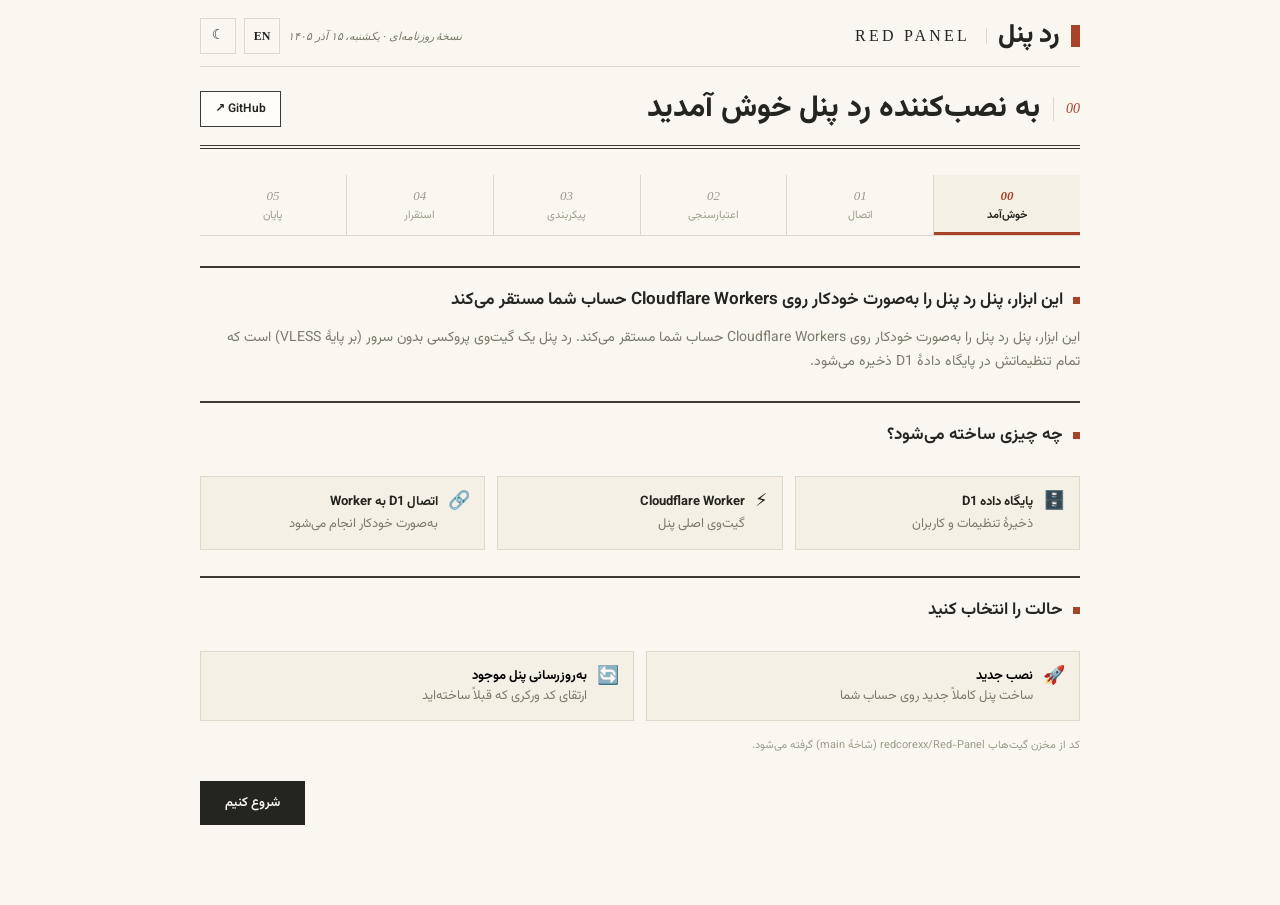
==== docs/index.html @ ab28aa5e "Add web installer (docs/) + proxy worker for one-click Cloudflare deployment" ====
<!DOCTYPE html>
<html lang="fa" dir="rtl">
<head>
<meta charset="UTF-8">
<meta name="viewport" content="width=device-width, initial-scale=1.0, viewport-fit=cover">
<title>نصب‌کننده رد پنل | Red Panel Installer</title>
<meta name="theme-color" content="#faf7f1">
<style>
@font-face {
  font-family: 'Vazirmatn';
  src: url([data-uri]) format('woff2');
  font-weight: 100 900; font-style: normal; font-display: swap;
}
:root {
  --p-bg:#faf7f1; --p-surface:#f5f0e6; --p-raised:#fffdf8; --p-ink:#25251f;
  --p-muted:#7e786b; --p-faint:#a09a8b; --p-line:#ded7ca; --p-strong-line:#3b3930;
  --p-accent:#a64329; --p-accent-soft:#f2e6dc; --p-green:#315b4d; --p-amber:#ad7a2b; --p-red:#ab3e36;
  --p-serif: Georgia,'Times New Roman',serif;
}
html[data-mode="dark"] {
  --p-bg:#191814; --p-surface:#24211b; --p-raised:#211f19; --p-ink:#f0e9db;
  --p-muted:#b4aa98; --p-faint:#9b907d; --p-line:#484135; --p-strong-line:#c5bba8;
  --p-accent:#e08b69; --p-accent-soft:#38281f; --p-green:#9cc6ae; --p-amber:#dcb374; --p-red:#e19086;
  color-scheme: dark;
}
* { box-sizing:border-box; margin:0; padding:0; }
html { font-size:16px; }
body {
  background:var(--p-bg); color:var(--p-ink);
  font-family:'Vazirmatn',Tahoma,system-ui,sans-serif;
  min-height:100svh; line-height:1.7;
}
::selection { background:var(--p-accent); color:var(--p-bg); }
*::-webkit-scrollbar { width:8px; height:8px; }
*::-webkit-scrollbar-thumb { background:var(--p-line); }
button { font-family:inherit; cursor:pointer; }
input, select { font-family:inherit; }

.app { width:min(880px,100% - 40px); margin-inline:auto; padding-bottom:80px; }

/* masthead */
.imprint { display:flex; justify-content:space-between; align-items:center; padding:18px 0 12px; border-bottom:1px solid var(--p-line); gap:12px; }
.wordmark { display:inline-flex; align-items:center; gap:11px; font-size:26px; font-weight:800; line-height:1; color:var(--p-ink); text-decoration:none; }
.mark { display:inline-block; width:9px; height:22px; background:var(--p-accent); flex:none; }
.wordmark-en { font-family:var(--p-serif); font-size:16px; font-weight:400; letter-spacing:.2em; padding-inline-start:16px; border-inline-start:1px solid var(--p-line); }
.edition { color:var(--p-muted); font-size:11px; font-family:var(--p-serif); font-style:italic; text-align:end; }
.imprint-actions { display:flex; gap:8px; align-items:center; }
.icon-btn { width:36px; height:36px; display:inline-flex; align-items:center; justify-content:center; border:1px solid var(--p-line); background:transparent; color:var(--p-ink); font-size:14px; transition:.18s; }
.icon-btn:hover { color:var(--p-accent); background:var(--p-accent-soft); border-color:var(--p-accent); }
.icon-btn.lang { font:600 12px var(--p-serif); }
.pagebar { display:flex; justify-content:space-between; align-items:center; gap:18px; padding:20px 0 14px; border-bottom:4px double var(--p-strong-line); }
.page-title { display:flex; align-items:center; gap:13px; min-width:0; }
.page-title h1 { font-size:clamp(22px,3vw,30px); font-weight:750; line-height:1.45; }
.sec-num { font-family:var(--p-serif); font-style:italic; font-size:14px; color:var(--p-accent); padding-inline-end:12px; border-inline-end:1px solid var(--p-line); flex:none; }

/* steps strip */
.steps { display:flex; gap:0; border-bottom:1px solid var(--p-line); margin-top:26px; overflow-x:auto; }
.step-pill { flex:1; min-width:96px; padding:10px 8px; text-align:center; font-size:11px; color:var(--p-faint); border-inline-start:1px solid var(--p-line); }
.step-pill:first-child { border-inline-start:0; }
.step-pill .n { display:block; font-family:var(--p-serif); font-style:italic; font-size:13px; color:var(--p-faint); }
.step-pill.on { color:var(--p-ink); font-weight:700; background:var(--p-surface); box-shadow:inset 0 -3px 0 var(--p-accent); }
.step-pill.on .n { color:var(--p-accent); }
.step-pill.done { color:var(--p-muted); }
.step-pill.done .n { color:var(--p-green); }

/* sections */
main { padding-top:30px; }
.section-heading { display:flex; justify-content:space-between; align-items:center; gap:16px; border-top:2px solid var(--p-strong-line); padding:18px 0 12px; margin-top:26px; }
.section-heading:first-child { margin-top:0; }
.section-heading h2 { display:flex; align-items:center; gap:10px; font-size:17px; font-weight:650; }
.section-heading h2::before { content:""; width:7px; height:7px; background:var(--p-accent); flex:none; }
.card { background:var(--p-raised); border:1px solid var(--p-line); padding:22px; margin-top:14px; }
.card.flat { background:transparent; }
.muted { color:var(--p-muted); font-size:13px; }
.small { font-size:12px; }
.serif { font-family:var(--p-serif); }

/* feature list */
.feat-grid { display:grid; grid-template-columns:repeat(auto-fit,minmax(220px,1fr)); gap:12px; margin-top:14px; }
.feat { display:flex; gap:10px; align-items:flex-start; background:var(--p-surface); border:1px solid var(--p-line); padding:14px; font-size:13px; }
.feat b { display:block; font-size:13px; }
.feat .em { font-size:18px; line-height:1.3; }

/* forms */
label.f-label { display:block; font-size:12px; font-weight:600; color:var(--p-muted); margin:16px 0 6px; }
input[type=text], input[type=password], select {
  width:100%; background:var(--p-raised); border:1px solid var(--p-line); color:var(--p-ink);
  padding:11px 14px; font-size:14px; outline:none; transition:.15s;
}
input:focus, select:focus { border-color:var(--p-accent); box-shadow:0 0 0 3px color-mix(in srgb,var(--p-accent) 16%,transparent); }
input::placeholder { color:var(--p-faint); }
.inp-wrap { position:relative; }
.inp-wrap .side-btn { position:absolute; inset-inline-end:6px; top:50%; transform:translateY(-50%); border:0; background:transparent; color:var(--p-muted); font-size:12px; padding:6px 8px; }
.inp-wrap .side-btn:hover { color:var(--p-accent); }
.row { display:flex; gap:10px; flex-wrap:wrap; align-items:center; }
.hint { font-size:11px; color:var(--p-faint); margin-top:6px; }

/* buttons */
.btn { display:inline-flex; align-items:center; justify-content:center; gap:8px; border:1px solid var(--p-strong-line); background:var(--p-raised); color:var(--p-ink); padding:11px 24px; font-size:13px; font-weight:600; transition:.18s; text-decoration:none; }
.btn:hover { background:var(--p-surface); }
.btn-primary { background:var(--p-ink); color:var(--p-bg); border-color:var(--p-ink); }
.btn-primary:hover { background:var(--p-accent); border-color:var(--p-accent); color:#fff; }
html[data-mode=dark] .btn-primary:hover { color:var(--p-bg); }
.btn-danger { border-color:var(--p-red); color:var(--p-red); }
.btn-sm { padding:7px 14px; font-size:12px; }
.btn[disabled] { opacity:.5; pointer-events:none; }
.actions { display:flex; justify-content:space-between; gap:12px; margin-top:26px; flex-wrap:wrap; }

/* code block */
.codebox { position:relative; margin-top:10px; }
.codebox pre { background:var(--p-surface); border:1px solid var(--p-line); padding:14px; font:11px/1.7 ui-monospace,Menlo,monospace; direction:ltr; text-align:left; max-height:220px; overflow:auto; white-space:pre; color:var(--p-ink); }
.codebox .copy { position:absolute; top:8px; inset-inline-end:8px; }

/* progress log */
.plog { margin-top:14px; }
.plog-item { display:flex; gap:12px; align-items:flex-start; padding:12px 4px; border-bottom:1px solid var(--p-line); font-size:13px; }
.plog-item:last-child { border-bottom:0; }
.plog-ico { width:22px; height:22px; flex:none; display:inline-flex; align-items:center; justify-content:center; border:1px solid var(--p-line); font-size:12px; color:var(--p-muted); }
.plog-item.ok .plog-ico { border-color:var(--p-green); color:var(--p-green); }
.plog-item.err .plog-ico { border-color:var(--p-red); color:var(--p-red); }
.plog-item.run .plog-ico { border-color:var(--p-amber); color:var(--p-amber); animation:pulse 1s infinite alternate; }
@keyframes pulse { to { opacity:.35; } }
.plog-item .t { font-weight:600; }
.plog-item .d { color:var(--p-muted); font-size:11px; direction:ltr; text-align:start; unicode-bidi:plaintext; overflow-wrap:anywhere; }

/* success */
.big-url { display:block; background:var(--p-surface); border:1px solid var(--p-strong-line); outline:1px solid var(--p-line); outline-offset:4px; padding:20px; text-align:center; margin-top:14px; }
.big-url a { color:var(--p-accent); font-weight:700; font-size:15px; direction:ltr; unicode-bidi:embed; word-break:break-all; text-underline-offset:5px; }
.kv { display:flex; justify-content:space-between; gap:10px; padding:10px 0; border-bottom:1px solid var(--p-line); font-size:13px; }
.kv:last-child { border-bottom:0; }
.kv b { direction:ltr; unicode-bidi:embed; font-family:ui-monospace,monospace; font-size:12px; }

/* notice */
.notice { border:1px solid var(--p-line); border-inline-start:3px solid var(--p-amber); background:var(--p-surface); padding:12px 14px; font-size:12px; margin-top:14px; }
.notice.red { border-inline-start-color:var(--p-red); }
.notice.green { border-inline-start-color:var(--p-green); }

/* saved panels */
.panel-item { display:flex; justify-content:space-between; align-items:center; gap:10px; padding:12px; border:1px solid var(--p-line); background:var(--p-surface); margin-top:8px; font-size:12px; flex-wrap:wrap; }
.panel-item .nm { font-weight:700; font-size:13px; }
.panel-item a { color:var(--p-accent); direction:ltr; unicode-bidi:embed; }

/* perm table */
.perms { width:100%; border-collapse:collapse; margin-top:12px; font-size:12px; }
.perms td, .perms th { border:1px solid var(--p-line); padding:9px 12px; text-align:start; }
.perms th { background:var(--p-surface); font-size:11px; color:var(--p-muted); font-weight:600; }
.ltr { direction:ltr; text-align:left; unicode-bidi:embed; }
.mt { margin-top:16px; }
.hidden { display:none !important; }
@media (max-width:640px){
  .wordmark { font-size:21px; }
  .wordmark-en { font-size:12px; padding-inline-start:10px; }
  .edition { display:none; }
  .card { padding:16px; }
}
</style>
</head>
<body>
<div class="app">
  <header>
    <div class="imprint">
      <span class="wordmark">
        <span class="mark"></span>
        <span>رد پنل</span>
        <span class="wordmark-en">RED PANEL</span>
      </span>
      <div class="imprint-actions">
        <span class="edition" id="edition"></span>
        <button class="icon-btn lang" id="btn-lang" onclick="toggleLang()">EN</button>
        <button class="icon-btn" id="btn-theme" onclick="toggleTheme()" title="Theme">☾</button>
      </div>
    </div>
    <div class="pagebar">
      <div class="page-title">
        <span class="sec-num" id="sec-num">00</span>
        <h1 id="page-title">نصب‌کننده</h1>
      </div>
      <a class="btn btn-sm" href="https://github.com/redcorexx/Red-Panel" target="_blank" rel="noopener">GitHub ↗</a>
    </div>
    <div class="steps" id="steps"></div>
  </header>

  <main id="main"></main>
</div>

<script>
/* ================= RED PANEL INSTALLER ================= */
const REPO = 'redcorexx/Red-Panel';
const CF_API = 'https://api.cloudflare.com/client/v4';
const LS_PANELS = 'redpanel_installer_panels';
const LS_LANG = 'redpanel_installer_lang';
const LS_THEME = 'redpanel_installer_theme';

const PROXY_CODE = `export default {
  async fetch(request) {
    const url = new URL(request.url);
    if (url.pathname === '/health') return json({ ok: true, service: 'redpanel-proxy' });
    if (request.method === 'OPTIONS') return new Response(null, { headers: corsH() });
    const target = url.searchParams.get('url');
    if (!target) return json({ error: 'missing ?url=' }, 400);
    let t; try { t = new URL(target); } catch { return json({ error: 'bad url' }, 400); }
    const allowed = ['api.cloudflare.com','raw.githubusercontent.com','cdn.jsdelivr.net','api.github.com'];
    if (!allowed.includes(t.hostname)) return json({ error: 'host not allowed' }, 403);
    const headers = new Headers(request.headers);
    headers.delete('host'); headers.delete('origin'); headers.delete('referer');
    const init = { method: request.method, headers, duplex: 'half' };
    if (request.method !== 'GET' && request.method !== 'HEAD') init.body = request.body;
    const res = await fetch(target, init);
    const rh = new Headers(res.headers);
    for (const [k, v] of Object.entries(corsH())) rh.set(k, v);
    return new Response(res.body, { status: res.status, headers: rh });
  }
};
function corsH() {
  return {
    'Access-Control-Allow-Origin': '*',
    'Access-Control-Allow-Methods': 'GET, POST, PUT, DELETE, OPTIONS',
    'Access-Control-Allow-Headers': '*',
    'Access-Control-Max-Age': '86400'
  };
}
function json(obj, status = 200) {
  return new Response(JSON.stringify(obj), {
    status,
    headers: Object.assign({ 'Content-Type': 'application/json' }, corsH())
  });
}`;

const state = {
  mode: 'install',          // install | update
  step: 0,
  proxyUrl: '',
  directOk: false,
  apiToken: '',
  accounts: [],
  accountId: '',
  accountName: '',
  workerName: '',
  password: '',
  tgToken: '',
  tgAdminId: '',
  dbId: '',
  dbName: '',
  workerCode: '',
  workerVersion: '',
  deployUrl: '',
  existingBindings: null,
};

/* ---------------- i18n ---------------- */
const I18N = {
  fa: {
    steps: ['خوش‌آمد', 'اتصال', 'اعتبارسنجی', 'پیکربندی', 'استقرار', 'پایان'],
    titles: ['به نصب‌کننده رد پنل خوش آمدید','برقراری اتصال', 'اعتبارسنجی توکن', 'پیکربندی استقرار', 'در حال استقرار…', 'استقرار کامل شد'],
    titlesUpdate: ['به نصب‌کننده رد پنل خوش آمدید','برقراری اتصال', 'اعتبارسنجی توکن', 'پیکربندی به‌روزرسانی', 'در حال به‌روزرسانی…', 'به‌روزرسانی کامل شد'],
    welcomeDesc: 'این ابزار، پنل رد پنل را به‌صورت خودکار روی Cloudflare Workers حساب شما مستقر می‌کند. رد پنل یک گیت‌وی پروکسی بدون سرور (بر پایهٔ VLESS) است که تمام تنظیماتش در پایگاه دادهٔ D1 ذخیره می‌شود.',
    whatBuilt: 'چه چیزی ساخته می‌شود؟',
    featD1: 'پایگاه داده D1', featD1d: 'ذخیرهٔ تنظیمات و کاربران',
    featW: 'Cloudflare Worker', featWd: 'گیت‌وی اصلی پنل',
    featB: 'اتصال D1 به Worker', featBd: 'به‌صورت خودکار انجام می‌شود',
    modes: 'حالت را انتخاب کنید',
    modeInstall: 'نصب جدید', modeInstallD: 'ساخت پنل کاملاً جدید روی حساب شما',
    modeUpdate: 'به‌روزرسانی پنل موجود', modeUpdateD: 'ارتقای کد ورکری که قبلاً ساخته‌اید',
    savedPanels: 'پنل‌های ذخیره‌شده در این مرورگر',
    permTitle: 'دسترسی‌های لازم برای ساخت توکن',
    permTbl: ['منبع', 'سطح', 'کاربرد'],
    perm1: ['Account Settings', 'Read', 'شناسایی حساب'],
    perm2: ['Workers Scripts', 'Edit', 'استقرار ورکر'],
    perm3: ['D1', 'Edit', 'ساخت پایگاه داده'],
    makeToken: 'ساخت توکن در داشبورد کلودفلر ↗',
    tokenGuide: 'آموزش ساخت توکن: در داشبورد کلودفلر به <b>My Profile ← API Tokens</b> بروید، روی <b>Create Token</b> بزنید، گزینهٔ <b>Create Custom Token</b> را انتخاب و دسترسی‌های بالا را اضافه کنید.',
    next: 'ادامه', back: 'بازگشت', start: 'شروع کنیم',
    connIntro: 'مرورگرها اجازهٔ تماس مستقیم با API کلودفلر را نمی‌دهند (محدودیت CORS). برای همین یک <b>پروکسی کوچک و رایگان</b> روی حساب خودتان می‌سازیم — کمتر از یک دقیقه طول می‌کشد و فقط برای همین نصب استفاده می‌شود.',
    connTest: 'ابتدا اتصال مستقیم آزمایش می‌شود…',
    connDirectOk: 'اتصال مستقیم برقرار است! نیازی به پروکسی نیست.',
    connNeedProxy: 'اتصال مستقیم ممکن نیست. مراحل زیر پروکسی شخصی شما را می‌سازد:',
    proxyStep1: '<b>۱.</b> روی دکمهٔ زیر بزنید تا صفحهٔ ساخت Worker در داشبورد کلودفلر باز شود:',
    openWorker: 'باز کردن داشبورد کلودفلر ↗',
    proxyStep2: '<b>۲.</b> یک نام دلخواه بگذارید (مثلاً <span class="ltr">redpanel-proxy</span>)، گزینهٔ <span class="ltr">Hello World</span> را انتخاب و <b>Deploy</b> کنید، سپس <b>Edit code</b> را بزنید.',
    proxyStep3: '<b>۳.</b> کد پیش‌فرض را کامل پاک کنید و کد زیر را جایگزین آن کنید و دوباره <b>Deploy</b> بزنید:',
    copy: 'کپی', copied: 'کپی شد!',
    proxyStep4: '<b>۴.</b> آدرس ورکر پروکسی را اینجا وارد کنید:',
    proxyPh: 'https://redpanel-proxy.YOUR-NAME.workers.dev',
    proxyVerify: 'بررسی اتصال پروکسی',
    proxyOk: 'پروکسی متصل و آماده است.',
    proxyFail: 'پروکسی پاسخ نداد. مطمئن شوید Deploy شده و آدرس درست است.',
    secNote: 'این پروکسی فقط درخواست‌ها را به دامنه‌های مجاز (کلودفلر و گیت‌هاب) عبور می‌دهد. کدش را می‌توانید بازبینی کنید.',
    tokenLbl: 'توکن API کلودفلر',
    tokenPh: 'توکن را اینجا جای‌گذاری کنید',
    validate: 'اعتبارسنجی',
    validating: 'در حال بررسی…',
    tokenOk: 'توکن معتبر است.',
    tokenBad: 'توکن معتبر نیست یا دسترسی‌ها کافی نیست.',
    accountLbl: 'حساب را انتخاب کنید',
    noAccount: 'حسابی پیدا نشد. دسترسی Account Settings: Read را بررسی کنید.',
    workerNameLbl: 'نام ورکر',
    workerNameHint: 'فقط حروف کوچک انگلیسی، عدد و خط تیره',
    passLbl: 'رمز عبور پنل',
    passHint: 'این رمز ورود داشبورد شماست — آن را ذخیره کنید',
    regen: 'تولید دوباره', show: 'نمایش', hide: 'مخفی',
    advTg: 'ربات تلگرام (اختیاری)',
    tgTokenLbl: 'توکن ربات تلگرام',
    tgAdminLbl: 'آیدی عددی ادمین تلگرام',
    deployIntro: 'همه‌چیز آماده است. فرآیند استقرار به‌صورت خودکار انجام می‌شود:',
    deployStart: 'شروع استقرار',
    updateIntro: 'کد ورکر به آخرین نسخهٔ مخزن به‌روزرسانی می‌شود. تنظیمات و پایگاه دادهٔ شما دست نمی‌خورد.',
    updateWorkerLbl: 'نام ورکر موجود',
    updateStart: 'شروع به‌روزرسانی',
    stFetch: 'دریافت کد ورکر از مخزن',
    stD1: 'ساخت پایگاه دادهٔ D1',
    stD1Found: 'پایگاه دادهٔ موجود پیدا شد',
    stInject: 'تزریق تنظیمات به کد',
    stUpload: 'بارگذاری و استقرار ورکر',
    stBindings: 'بازیابی اتصال‌های موجود',
    stUrl: 'ساخت آدرس پنل',
    stDone: 'پایان',
    errGeneric: 'خطا رخ داد',
    errToken: 'خطا در اعتبارسنجی توکن',
    errFetch: 'دریافت کد ورکر ناموفق بود',
    errD1: 'ساخت پایگاه داده ناموفق بود',
    errDeploy: 'استقرار ورکر ناموفق بود',
    errNoBindings: 'ورکر پیدا شد ولی اتصال D1 نداشت؛ نام ورکر را بررسی کنید',
    successTitle: 'پنل شما آماده است!',
    successDesc: 'با دکمهٔ زیر وارد داشبورد شوید. رمز عبور شما:',
    openPanel: 'ورود به داشبورد ↗',
    panelUrl: 'آدرس پنل',
    subUrl: 'آدرس سابسکریپشن',
    savePanel: 'ذخیره در این مرورگر',
    saved: 'ذخیره شد',
    warnNoSubdomain: 'حساب شما ساب‌دامین workers.dev ندارد. از داشبورد کلودفلر فعالش کنید (Workers ← Workers Subdomain).',
    updateSuccessTitle: 'به‌روزرسانی کامل شد!',
    updateSuccessDesc: 'ورکر شما به آخرین نسخه ارتقا یافت. آدرس پنل تغییر نکرده است.',
    again: 'نصب جدید', updateAgain: 'به‌روزرسانی دوباره',
    editionPrefix: 'نسخهٔ روزنامه‌ای · ',
    errNet: 'خطای شبکه در ارتباط با پروکسی',
    checkingDirect: 'آزمایش اتصال مستقیم به کلودفلر…',
    tokenHelp: 'توکن خود را نسازیده‌اید؟ بخش «دسترسی‌های لازم» در صفحهٔ قبل را ببینید.',
    proxyOrDirect: 'پروکسی یا اتصال مستقیم',
    required: 'این فیلد لازم است',
    workerNameBad: 'نام ورکر فقط می‌تواند حروف کوچک، عدد و خط تیره باشد',
    fetchNote: 'کد از مخزن گیت‌هاب <span class="ltr">redcorexx/Red-Panel</span> (شاخهٔ main) گرفته می‌شود.',
    versionLbl: 'نسخهٔ در حال نصب',
  },
  en: {
    steps: ['Welcome','Connection','Credentials','Configure','Deploy','Done'],
    titles: ['Welcome to the Red Panel Installer','Establish Connection','Validate Token','Deployment Config','Deploying…','Deployment Complete'],
    titlesUpdate: ['Welcome to the Red Panel Installer','Establish Connection','Validate Token','Update Config','Updating…','Update Complete'],
    welcomeDesc: 'This tool automatically deploys Red Panel to Cloudflare Workers on your account. Red Panel is a serverless proxy gateway (VLESS-based) that stores all configuration in a D1 database.',
    whatBuilt: 'What will be created?',
    featD1: 'D1 Database', featD1d: 'Stores settings & users',
    featW: 'Cloudflare Worker', featWd: 'The main panel gateway',
    featB: 'D1 → Worker binding', featBd: 'Done automatically',
    modes: 'Choose a mode',
    modeInstall: 'Fresh install', modeInstallD: 'Build a brand-new panel on your account',
    modeUpdate: 'Update existing panel', modeUpdateD: 'Upgrade a worker you already deployed',
    savedPanels: 'Panels saved in this browser',
    permTitle: 'Required token permissions',
    permTbl: ['Resource','Level','Purpose'],
    perm1: ['Account Settings','Read','Identify account'],
    perm2: ['Workers Scripts','Edit','Deploy worker'],
    perm3: ['D1','Edit','Create database'],
    makeToken: 'Create token in Cloudflare dashboard ↗',
    tokenGuide: 'How to create a token: in the Cloudflare dashboard go to <b>My Profile → API Tokens</b>, click <b>Create Token</b>, choose <b>Create Custom Token</b> and add the permissions above.',
    next: 'Next', back: 'Back', start: 'Let’s start',
    connIntro: 'Browsers cannot call the Cloudflare API directly (CORS restriction). So we create a tiny <b>free proxy</b> on your own account — it takes under a minute and is only used for this installation.',
    connTest: 'Testing direct connection first…',
    connDirectOk: 'Direct connection works! No proxy needed.',
    connNeedProxy: 'Direct connection is not possible. The steps below build your personal proxy:',
    proxyStep1: '<b>1.</b> Click the button below to open Worker creation in the Cloudflare dashboard:',
    openWorker: 'Open Cloudflare dashboard ↗',
    proxyStep2: '<b>2.</b> Pick any name (e.g. <span class="ltr">redpanel-proxy</span>), choose the <span class="ltr">Hello World</span> template, click <b>Deploy</b>, then <b>Edit code</b>.',
    proxyStep3: '<b>3.</b> Delete the default code entirely, paste this instead and <b>Deploy</b> again:',
    copy: 'Copy', copied: 'Copied!',
    proxyStep4: '<b>4.</b> Paste your proxy worker URL here:',
    proxyPh: 'https://redpanel-proxy.YOUR-NAME.workers.dev',
    proxyVerify: 'Verify proxy connection',
    proxyOk: 'Proxy connected and ready.',
    proxyFail: 'Proxy did not respond. Make sure it is deployed and the URL is correct.',
    secNote: 'This proxy only forwards requests to allowed domains (Cloudflare & GitHub). You can review its code above.',
    tokenLbl: 'Cloudflare API token',
    tokenPh: 'Paste your token here',
    validate: 'Validate',
    validating: 'Checking…',
    tokenOk: 'Token is valid.',
    tokenBad: 'Token is invalid or permissions are insufficient.',
    accountLbl: 'Select your account',
    noAccount: 'No accounts found. Check the Account Settings: Read permission.',
    workerNameLbl: 'Worker name',
    workerNameHint: 'Lowercase letters, digits and dashes only',
    passLbl: 'Panel password',
    passHint: 'This is your dashboard login password — save it somewhere safe',
    regen: 'Regenerate', show: 'Show', hide: 'Hide',
    advTg: 'Telegram bot (optional)',
    tgTokenLbl: 'Telegram bot token',
    tgAdminLbl: 'Telegram admin numeric ID',
    deployIntro: 'Everything is ready. Deployment runs automatically:',
    deployStart: 'Start deployment',
    updateIntro: 'Your worker code will be updated to the latest version from the repository. Your settings and database stay untouched.',
    updateWorkerLbl: 'Existing worker name',
    updateStart: 'Start update',
    stFetch: 'Fetching worker code from repository',
    stD1: 'Creating D1 database',
    stD1Found: 'Found existing database',
    stInject: 'Injecting configuration into code',
    stUpload: 'Uploading & deploying worker',
    stBindings: 'Restoring existing bindings',
    stUrl: 'Building panel URL',
    stDone: 'Finished',
    errGeneric: 'An error occurred',
    errToken: 'Token validation failed',
    errFetch: 'Failed to fetch worker code',
    errD1: 'Failed to create database',
    errDeploy: 'Failed to deploy worker',
    errNoBindings: 'Worker found but has no D1 binding; check the worker name',
    successTitle: 'Your panel is ready!',
    successDesc: 'Open your dashboard with the button below. Your password:',
    openPanel: 'Open dashboard ↗',
    panelUrl: 'Panel URL',
    subUrl: 'Subscription URL',
    savePanel: 'Save in this browser',
    saved: 'Saved',
    warnNoSubdomain: 'Your account has no workers.dev subdomain. Enable it in the Cloudflare dashboard (Workers → Workers Subdomain).',
    updateSuccessTitle: 'Update complete!',
    updateSuccessDesc: 'Your worker was upgraded to the latest version. The panel URL is unchanged.',
    again: 'New install', updateAgain: 'Update again',
    editionPrefix: 'Newspaper Edition · ',
    errNet: 'Network error talking to the proxy',
    checkingDirect: 'Testing direct connection to Cloudflare…',
    tokenHelp: 'No token yet? See “Required token permissions” on the previous page.',
    proxyOrDirect: 'Proxy or direct connection',
    required: 'This field is required',
    workerNameBad: 'Worker name may only contain lowercase letters, digits and dashes',
    fetchNote: 'Code is pulled from the <span class="ltr">redcorexx/Red-Panel</span> GitHub repository (main branch).',
    versionLbl: 'Version being installed',
  }
};
let lang = localStorage.getItem(LS_LANG) || 'fa';
function t(k){ return (I18N[lang] && I18N[lang][k]) || I18N.fa[k] || k; }
function esc(s){ return String(s).replace(/[&<>"']/g, c => ({'&':'&amp;','<':'&lt;','>':'&gt;','"':'&quot;',"'":'&#39;'}[c])); }

/* ---------------- theme & lang ---------------- */
function applyMeta(){
  document.documentElement.lang = lang;
  document.documentElement.dir = lang === 'fa' ? 'rtl' : 'ltr';
  document.getElementById('btn-lang').textContent = lang === 'fa' ? 'EN' : 'فا';
  const now = new Date();
  const loc = lang === 'fa' ? 'fa-IR' : 'en-US';
  const ds = now.toLocaleDateString(loc, { year:'numeric', month:'long', day:'numeric' });
  const wd = now.toLocaleDateString(loc, { weekday:'long' });
  document.getElementById('edition').textContent = t('editionPrefix') + wd + (lang==='fa' ? '، ' : ' — ') + ds;
}
function toggleLang(){ lang = lang === 'fa' ? 'en' : 'fa'; localStorage.setItem(LS_LANG, lang); render(); }
function toggleTheme(){
  const h = document.documentElement;
  const dark = h.getAttribute('data-mode') !== 'dark';
  h.setAttribute('data-mode', dark ? 'dark' : 'light');
  localStorage.setItem(LS_THEME, dark ? 'dark' : 'light');
  document.getElementById('btn-theme').textContent = dark ? '☀' : '☾';
}
(function(){
  const th = localStorage.getItem(LS_THEME);
  if (th === 'dark' || (!th && matchMedia('(prefers-color-scheme: dark)').matches)) {
    document.documentElement.setAttribute('data-mode','dark');
    document.getElementById('btn-theme').textContent = '☀';
  }
})();

/* ---------------- helpers ---------------- */
function randName(){ return 'red-panel-' + Math.random().toString(36).slice(2,6); }
function randPass(){
  const chars = 'abcdefghjkmnpqrstuvwxyzABCDEFGHJKMNPQRSTUVWXYZ23456789';
  let p = ''; for (let i=0;i<12;i++) p += chars[Math.floor(Math.random()*chars.length)];
  return p;
}
function savePanels(){ try { return JSON.parse(localStorage.getItem(LS_PANELS) || '[]'); } catch { return []; } }
function addPanel(p){ const l = savePanels(); l.unshift(p); localStorage.setItem(LS_PANELS, JSON.stringify(l.slice(0,10))); }

async function cfFetch(path, options = {}){
  const headers = Object.assign({}, options.headers || {});
  if (state.apiToken && !headers['Authorization']) headers['Authorization'] = 'Bearer ' + state.apiToken;
  let url = CF_API + path;
  const opts = { method: options.method || 'GET', headers };
  if (options.body instanceof FormData) { opts.body = options.body; }
  else if (options.body !== undefined) { headers['Content-Type'] = 'application/json'; opts.body = options.body; }
  if (state.proxyUrl) url = state.proxyUrl.replace(/\/+$/,'') + '/?url=' + encodeURIComponent(CF_API + path);
  try {
    const res = await fetch(url, opts);
    let data = null;
    try { data = await res.json(); } catch(e){}
    if (data && typeof data === 'object') { data._status = res.status; return data; }
    return { success: false, errors: [{ message: 'HTTP ' + res.status }], _status: res.status };
  } catch (e) {
    return { success: false, errors: [{ message: String(e && e.message || e) }], _network: true };
  }
}

async function fetchWorkerCode(){
  const files = ['_worker.js'];
  const mkSources = (f) => [
    { name: 'jsDelivr', url: `https://cdn.jsdelivr.net/gh/${REPO}@main/${f}` },
    { name: 'GitHub API', url: `https://api.github.com/repos/${REPO}/contents/${f}?ref=main`, gh: true },
    { name: 'GitHub Raw', url: `https://raw.githubusercontent.com/${REPO}/refs/heads/main/${f}` },
  ];
  let proxied = [];
  if (state.proxyUrl) {
    const p = state.proxyUrl.replace(/\/+$/,'');
    proxied = files.map(f => ({ name: 'Proxy → GitHub', url: p + '/?url=' + encodeURIComponent(`https://raw.githubusercontent.com/${REPO}/refs/heads/main/${f}`) }));
  }
  const errors = [];
  for (const src of [...mkSources(files[0]), ...proxied]) {
    try {
      const res = await fetch(src.url);
      if (!res.ok) { errors.push(src.name + ': HTTP ' + res.status); continue; }
      let code;
      if (src.gh) {
        const j = await res.json();
        const bin = atob(j.content.replace(/\n/g,''));
        const bytes = new Uint8Array(bin.length);
        for (let i=0;i<bin.length;i++) bytes[i] = bin.charCodeAt(i);
        code = new TextDecoder('utf-8').decode(bytes);
      } else { code = await res.text(); }
      if (!code || code.length < 5000) { errors.push(src.name + ': invalid response'); continue; }
      const vm = code.match(/const\s+CURRENT_VERSION\s*=\s*["']([^"']+)["']/);
      if (vm) state.workerVersion = vm[1];
      state.workerCode = code;
      return { ok: true, via: src.name };
    } catch (e) { errors.push(src.name + ': ' + e.message); }
  }
  return { ok: false, msg: errors.join(' · ') };
}

async function createD1Database(){
  const r = await cfFetch(`/accounts/${state.accountId}/d1/database`, { method:'POST', body: JSON.stringify({ name: state.dbName }) });
  if (r.success) { state.dbId = r.result?.uuid || r.result?.database_id || ''; return { ok:true }; }
  const msg = r.errors?.[0]?.message || '';
  if (/already/i.test(msg)) {
    const list = await cfFetch(`/accounts/${state.accountId}/d1/database`);
    const found = (list.result || []).find(d => d.name === state.dbName);
    if (found) { state.dbId = found.uuid; return { ok:true, found:true }; }
  }
  return { ok:false, msg: msg || t('errD1') };
}

function injectConfig(code){
  let c = code;
  const set = (key, val) => {
    const re = new RegExp(`(${key}\\s*:\\s*)"[^"]*"`);
    c = c.replace(re, `$1"${val.replace(/"/g,'')}"`);
  };
  if (state.password) set('masterKey', state.password);
  if (state.workerName) set('cfWorkerName', state.workerName);
  if (state.accountId) set('cfAccountId', state.accountId);
  if (state.apiToken) set('cfApiToken', state.apiToken);
  if (state.tgToken) set('tgToken', state.tgToken);
  if (state.tgAdminId) set('tgAdminId', state.tgAdminId);
  return c;
}

async function uploadWorker(bindings){
  const code = state.mode === 'install' ? injectConfig(state.workerCode) : state.workerCode;
  const metadata = {
    main_module: 'worker.js',
    compatibility_date: '2024-09-22',
    compatibility_flags: ['nodejs_compat'],
    bindings: bindings,
  };
  const form = new FormData();
  form.append('metadata', new Blob([JSON.stringify(metadata)], { type: 'application/json' }));
  form.append('worker.js', new Blob([code], { type: 'application/javascript+module' }), 'worker.js');
  const r = await cfFetch(`/accounts/${state.accountId}/workers/scripts/${encodeURIComponent(state.workerName)}`, { method:'PUT', body: form });
  if (r.success) return { ok:true };
  return { ok:false, msg: r.errors?.[0]?.message || t('errDeploy') };
}

async function getSubdomain(){
  const r = await cfFetch(`/accounts/${state.accountId}/workers/subdomain`);
  return r.success ? (r.result?.subdomain || '') : '';
}

/* ---------------- deploy runner ---------------- */
function logItem(id, title){
  return `<div class="plog-item" id="pli-${id}"><span class="plog-ico">•</span><div><div class="t">${title}</div><div class="d" id="pld-${id}"></div></div></div>`;
}
function setStepLog(id, status, detail){
  const el = document.getElementById('pli-' + id);
  const d = document.getElementById('pld-' + id);
  if (!el) return;
  el.className = 'plog-item ' + status;
  el.querySelector('.plog-ico').textContent = status === 'ok' ? '✓' : status === 'err' ? '✕' : status === 'run' ? '…' : '•';
  if (detail !== undefined && d) d.textContent = detail;
}

async function runDeployment(){
  const btn = document.getElementById('btn-run-deploy');
  if (btn) btn.disabled = true;
  try {
    setStepLog('fetch','run');
    const f = await fetchWorkerCode();
    if (!f.ok) { setStepLog('fetch','err', f.msg); return fail(t('errFetch')); }
    setStepLog('fetch','ok', f.via + (state.workerVersion ? ' · v' + state.workerVersion : ''));

    if (state.mode === 'install') {
      setStepLog('d1','run');
      const d = await createD1Database();
      if (!d.ok) { setStepLog('d1','err', d.msg); return fail(t('errD1')); }
      setStepLog('d1','ok', d.found ? t('stD1Found') : state.dbName + ' · ' + state.dbId.slice(0,8) + '…');

      setStepLog('inject','run');
      setStepLog('inject','ok', 'masterKey · cfWorkerName · cfAccountId · cfApiToken');
      var bindings = [{ name:'IOT_DB', type:'d1', id: state.dbId }];
    } else {
      setStepLog('bindings','run');
      const s = await cfFetch(`/accounts/${state.accountId}/workers/scripts/${encodeURIComponent(state.workerName)}/settings`);
      let bindings = null;
      if (s.success && Array.isArray(s.result?.bindings)) bindings = s.result.bindings;
      if (!bindings || !bindings.some(b => b.type === 'd1')) {
        if (state.dbId) bindings = [{ name:'IOT_DB', type:'d1', id: state.dbId }];
        else { setStepLog('bindings','err', t('errNoBindings')); return fail(t('errNoBindings')); }
      }
      setStepLog('bindings','ok', bindings.filter(b=>b.type==='d1').map(b=>b.id.slice(0,8)+'…').join(', '));
    }

    setStepLog('upload','run');
    const u = await uploadWorker(bindings);
    if (!u.ok) { setStepLog('upload','err', u.msg); return fail(t('errDeploy')); }
    setStepLog('upload','ok', state.workerName);

    setStepLog('url','run');
    const sub = await getSubdomain();
    if (sub) state.deployUrl = `https://${state.workerName}.${sub}.workers.dev`;
    setStepLog('url', sub ? 'ok' : 'err', sub ? state.deployUrl : t('warnNoSubdomain'));

    setStepLog('done','ok','');
    state.step = 5;
    setTimeout(render, 600);
  } catch (e) {
    fail(t('errGeneric') + ' — ' + e.message);
  }
  function fail(msg){ if (btn) btn.disabled = false; alertBox(msg); }
}

function alertBox(msg){
  const el = document.getElementById('run-alert');
  if (el) { el.textContent = msg; el.classList.remove('hidden'); }
}

/* ---------------- validation ---------------- */
async function validateToken(){
  const btn = document.getElementById('btn-validate');
  btn.disabled = true; btn.textContent = t('validating');
  const box = document.getElementById('token-result');
  state.apiToken = document.getElementById('in-token').value.trim();
  const v = await cfFetch('/user/tokens/verify');
  if (!v.success || v.result?.status !== 'active') {
    box.innerHTML = `<div class="notice red">${t('tokenBad')}<div class="small ltr" style="margin-top:6px">${esc(v.errors?.[0]?.message || t('errNet'))}</div></div>`;
    btn.disabled = false; btn.textContent = t('validate');
    return;
  }
  const acc = await cfFetch('/accounts?per_page=50');
  if (!acc.success || !acc.result?.length) {
    box.innerHTML = `<div class="notice red">${t('noAccount')}</div>`;
    btn.disabled = false; btn.textContent = t('validate');
    return;
  }
  state.accounts = acc.result;
  state.accountId = acc.result[0].id;
  state.accountName = acc.result[0].name;
  box.innerHTML = `<div class="notice green">${t('tokenOk')}</div>
    <label class="f-label">${t('accountLbl')}</label>
    <select id="in-account" onchange="state.accountId=this.value;state.accountName=this.options[this.selectedIndex].text">
      ${acc.result.map(a => `<option value="${esc(a.id)}">${esc(a.name)}</option>`).join('')}
    </select>`;
  document.getElementById('step-next').disabled = false;
  btn.disabled = false; btn.textContent = t('validate');
}

/* ---------------- proxy ---------------- */
async function testDirect(){
  try {
    const res = await fetch(CF_API + '/ips', { signal: AbortSignal.timeout ? AbortSignal.timeout(8000) : undefined });
    const j = await res.json();
    return !!j.success;
  } catch(e){ return false; }
}
async function verifyProxy(){
  const btn = document.getElementById('btn-verify-proxy');
  const box = document.getElementById('proxy-result');
  const url = document.getElementById('in-proxy').value.trim().replace(/\/+$/,'');
  if (!url) { box.innerHTML = `<div class="notice red">${t('required')}</div>`; return; }
  btn.disabled = true;
  try {
    const res = await fetch(url + '/health', { signal: AbortSignal.timeout ? AbortSignal.timeout(10000) : undefined });
    const j = await res.json();
    if (j && j.ok) {
      state.proxyUrl = url;
      box.innerHTML = `<div class="notice green">${t('proxyOk')}</div>`;
      document.getElementById('step-next').disabled = false;
    } else { box.innerHTML = `<div class="notice red">${t('proxyFail')}</div>`; }
  } catch(e) {
    box.innerHTML = `<div class="notice red">${t('proxyFail')}<div class="small ltr" style="margin-top:6px">${esc(e.message)}</div></div>`;
  }
  btn.disabled = false;
}
function copyProxy(btn){
  navigator.clipboard.writeText(PROXY_CODE).then(() => {
    btn.textContent = t('copied'); setTimeout(() => btn.textContent = t('copy'), 1500);
  });
}
function copyText(id, btn){
  const el = document.getElementById(id);
  navigator.clipboard.writeText(el ? (el.value || el.textContent) : '').then(() => {
    if (btn) { const o = btn.textContent; btn.textContent = t('copied'); setTimeout(() => btn.textContent = o, 1400); }
  });
}

/* ---------------- render ---------------- */
const PAGE_NUMS = ['00','01','02','03','04','05'];
function render(){
  applyMeta();
  const titles = state.mode === 'install' ? t('titles') : t('titlesUpdate');
  document.getElementById('page-title').textContent = titles[state.step];
  document.getElementById('sec-num').textContent = PAGE_NUMS[state.step];
  const stepsEl = document.getElementById('steps');
  stepsEl.innerHTML = t('steps').map((s,i) =>
    `<div class="step-pill ${i===state.step?'on':i<state.step?'done':''}"><span class="n">${i<state.step?'✓':'0'+i}</span>${s}</div>`).join('');
  const main = document.getElementById('main');
  main.innerHTML = [rWelcome, rConn, rCreds, rConfig, rDeploy, rSuccess][state.step]();
  window.scrollTo({ top: 0 });
}

function navButtons(showNext, nextDisabled){
  return `<div class="actions">
    <button class="btn" onclick="goStep(${state.step-1})" ${state.step===0?'style="visibility:hidden"':''}>${t('back')}</button>
    <button class="btn btn-primary" id="step-next" onclick="goStep(${state.step+1})" ${showNext?'':'style="visibility:hidden"'} ${nextDisabled?'disabled':''}>${t('next')}</button>
  </div>`;
}
function goStep(n){
  if (n < 0) n = 0; if (n > 5) n = 5;
  if (n === 2 && state.step === 1 && !state.proxyUrl && !state.directOk) return;
  if (n === 3 && !state.accountId) return;
  if (n === 1) window.__connTested = false;
  state.step = n; render();
}

function rWelcome(){
  const saved = savePanels();
  return `
  <div class="section-heading"><h2>${t('welcomeDesc').split('.')[0]}</h2></div>
  <p class="muted" style="font-size:14px">${t('welcomeDesc')}</p>

  <div class="section-heading"><h2>${t('whatBuilt')}</h2></div>
  <div class="feat-grid">
    <div class="feat"><span class="em">🗄️</span><div><b>${t('featD1')}</b><span class="muted">${t('featD1d')}</span></div></div>
    <div class="feat"><span class="em">⚡</span><div><b>${t('featW')}</b><span class="muted">${t('featWd')}</span></div></div>
    <div class="feat"><span class="em">🔗</span><div><b>${t('featB')}</b><span class="muted">${t('featBd')}</span></div></div>
  </div>

  <div class="section-heading"><h2>${t('modes')}</h2></div>
  <div class="feat-grid">
    <button class="feat" style="cursor:pointer;text-align:start" onclick="state.mode='install'">
      <span class="em">🚀</span><div><b>${t('modeInstall')}</b><span class="muted">${t('modeInstallD')}</span></div>
    </button>
    <button class="feat" style="cursor:pointer;text-align:start" onclick="state.mode='update'">
      <span class="em">🔄</span><div><b>${t('modeUpdate')}</b><span class="muted">${t('modeUpdateD')}</span></div>
    </button>
  </div>
  <p class="hint mt">${t('fetchNote')}</p>

  ${saved.length ? `
  <div class="section-heading"><h2>${t('savedPanels')}</h2></div>
  ${saved.map(p => `<div class="panel-item">
      <div><div class="nm">${esc(p.name)}</div><a href="${esc(p.url)}" target="_blank" rel="noopener">${esc(p.url)}</a></div>
      <div class="row"><a class="btn btn-sm" href="${esc(p.url)}/sync/dash" target="_blank" rel="noopener">${t('openPanel')}</a></div>
    </div>`).join('')}` : ''}

  <div class="actions">
    <span></span>
    <button class="btn btn-primary" onclick="startFlow()">${t('start')}</button>
  </div>`;
}
function startFlow(){ window.__connTested = false; state.step = 1; render(); }

function rConn(){
  return `
  <div class="section-heading"><h2>${t('proxyOrDirect')}</h2></div>
  <p class="muted" style="font-size:14px">${t('connIntro')}</p>
  <div id="conn-status" class="notice mt">${t('checkingDirect')}</div>

  <div id="proxy-guide" class="hidden">
    <div class="section-heading"><h2>${t('steps')[1]}</h2></div>
    <p class="muted" style="font-size:13px">${t('proxyStep1')}</p>
    <a class="btn btn-sm mt" href="https://dash.cloudflare.com/workers/services/create" target="_blank" rel="noopener">${t('openWorker')}</a>
    <p class="muted mt" style="font-size:13px">${t('proxyStep2')}</p>
    <p class="muted mt" style="font-size:13px">${t('proxyStep3')}</p>
    <div class="codebox">
      <button class="btn btn-sm copy" onclick="copyProxy(this)">${t('copy')}</button>
      <pre>${esc(PROXY_CODE)}</pre>
    </div>
    <p class="hint">${t('secNote')}</p>
    <p class="muted mt" style="font-size:13px">${t('proxyStep4')}</p>
    <div class="row mt">
      <input type="text" id="in-proxy" placeholder="${t('proxyPh')}" style="flex:1;min-width:240px" dir="ltr">
      <button class="btn" id="btn-verify-proxy" onclick="verifyProxy()">${t('proxyVerify')}</button>
    </div>
    <div id="proxy-result"></div>
  </div>
  ${navButtons(true, true)}`;
}

function rCreds(){
  return `
  <div class="section-heading"><h2>${t('permTitle')}</h2></div>
  <table class="perms">
    <tr><th>${t('permTbl')[0]}</th><th>${t('permTbl')[1]}</th><th>${t('permTbl')[2]}</th></tr>
    <tr><td class="ltr">${t('perm1')[0]}</td><td class="ltr">${t('perm1')[1]}</td><td>${t('perm1')[2]}</td></tr>
    <tr><td class="ltr">${t('perm2')[0]}</td><td class="ltr">${t('perm2')[1]}</td><td>${t('perm2')[2]}</td></tr>
    <tr><td class="ltr">${t('perm3')[0]}</td><td class="ltr">${t('perm3')[1]}</td><td>${t('perm3')[2]}</td></tr>
  </table>
  <div class="notice mt">${t('tokenGuide')}</div>
  <a class="btn btn-sm mt" href="https://dash.cloudflare.com/profile/api-tokens/create" target="_blank" rel="noopener">${t('makeToken')}</a>

  <div class="section-heading"><h2>${t('tokenLbl')}</h2></div>
  <div class="card">
    <input type="password" id="in-token" placeholder="${t('tokenPh')}" dir="ltr" autocomplete="off">
    <div class="row mt">
      <button class="btn btn-primary" id="btn-validate" onclick="validateToken()">${t('validate')}</button>
    </div>
    <p class="hint">${t('tokenHelp')}</p>
    <div id="token-result"></div>
  </div>
  ${navButtons(true, true)}`;
}

function rConfig(){
  if (state.mode === 'update') {
    return `
    <div class="section-heading"><h2>${t('titlesUpdate')[3]}</h2></div>
    <p class="muted" style="font-size:14px">${t('updateIntro')}</p>
    <div class="card">
      <label class="f-label">${t('accountLbl')}</label>
      <div class="muted">${esc(state.accountName)} <span class="small ltr">(${state.accountId.slice(0,10)}…)</span></div>
      <label class="f-label">${t('updateWorkerLbl')}</label>
      <input type="text" id="in-upd-worker" dir="ltr" placeholder="red-panel-xxxx" value="${esc(state.workerName)}">
      <label class="f-label">D1 Database ID <span class="muted">(${lang==='fa'?'اختیاری — اگر اتصال پیدا نشد':'optional — if binding not found'})</span></label>
      <input type="text" id="in-upd-dbid" dir="ltr" placeholder="xxxxxxxx-xxxx-xxxx-xxxx-xxxxxxxxxxxx" value="${esc(state.dbId)}">
    </div>
    <div class="actions">
      <button class="btn" onclick="goStep(2)">${t('back')}</button>
      <button class="btn btn-primary" onclick="startUpdate()">${t('updateStart')}</button>
    </div>`;
  }
  return `
  <div class="section-heading"><h2>${t('titles')[3]}</h2></div>
  <div class="card">
    <label class="f-label">${t('accountLbl')}</label>
    <div class="muted">${esc(state.accountName)} <span class="small ltr">(${state.accountId.slice(0,10)}…)</span></div>

    <label class="f-label">${t('workerNameLbl')}</label>
    <div class="row">
      <input type="text" id="in-worker" dir="ltr" value="${esc(state.workerName || randName())}" style="flex:1;min-width:220px">
      <button class="btn btn-sm" onclick="document.getElementById('in-worker').value=randName()">🎲</button>
    </div>
    <p class="hint">${t('workerNameHint')}</p>

    <label class="f-label">${t('passLbl')}</label>
    <div class="row">
      <div class="inp-wrap" style="flex:1;min-width:220px">
        <input type="password" id="in-pass" dir="ltr" value="${esc(state.password || randPass())}">
        <button class="side-btn" id="btn-eye" onclick="togglePass()">👁</button>
      </div>
      <button class="btn btn-sm" onclick="document.getElementById('in-pass').value=randPass()">↻ ${t('regen')}</button>
    </div>
    <p class="hint">${t('passHint')}</p>

    <div class="section-heading"><h2>${t('advTg')}</h2></div>
    <label class="f-label">${t('tgTokenLbl')}</label>
    <input type="text" id="in-tg-token" dir="ltr" placeholder="123456789:AA...">
    <label class="f-label">${t('tgAdminLbl')}</label>
    <input type="text" id="in-tg-admin" dir="ltr" placeholder="123456789">
  </div>
  <div class="actions">
    <button class="btn" onclick="goStep(2)">${t('back')}</button>
    <button class="btn btn-primary" onclick="startInstall()">${t('deployStart')}</button>
  </div>`;
}
function togglePass(){
  const i = document.getElementById('in-pass');
  i.type = i.type === 'password' ? 'text' : 'password';
}

function startInstall(){
  const name = document.getElementById('in-worker').value.trim().toLowerCase();
  if (!/^[a-z0-9][a-z0-9-]*$/.test(name)) { alert(t('workerNameBad')); return; }
  state.workerName = name;
  state.password = document.getElementById('in-pass').value.trim();
  state.tgToken = document.getElementById('in-tg-token').value.trim();
  state.tgAdminId = document.getElementById('in-tg-admin').value.trim();
  state.dbName = name + '-db';
  state.step = 4; render();
  runDeployment();
}
function startUpdate(){
  const name = document.getElementById('in-upd-worker').value.trim().toLowerCase();
  if (!name) { alert(t('required')); return; }
  state.workerName = name;
  state.dbId = document.getElementById('in-upd-dbid').value.trim();
  state.step = 4; render();
  runDeployment();
}

function rDeploy(){
  const rows = state.mode === 'install'
    ? [ ['fetch', t('stFetch')], ['d1', t('stD1')], ['inject', t('stInject')], ['upload', t('stUpload')], ['url', t('stUrl')], ['done', t('stDone')] ]
    : [ ['fetch', t('stFetch')], ['bindings', t('stBindings')], ['upload', t('stUpload')], ['url', t('stUrl')], ['done', t('stDone')] ];
  return `
  <div class="section-heading"><h2>${state.mode==='install'?t('deployIntro'):t('updateIntro')}</h2></div>
  <div class="card"><div class="plog">${rows.map(r => logItem(r[0], r[1])).join('')}</div></div>
  <div id="run-alert" class="notice red hidden"></div>`;
}

function rSuccess(){
  const isUpdate = state.mode === 'update';
  const dashUrl = state.deployUrl ? state.deployUrl + '/sync/dash' : '';
  if (!isUpdate && state.deployUrl) {
    const exists = savePanels().some(p => p.url === state.deployUrl);
    if (!exists) addPanel({ name: state.workerName, url: state.deployUrl, date: Date.now() });
  }
  return `
  <div class="section-heading"><h2>${isUpdate ? t('updateSuccessTitle') : t('successTitle')}</h2></div>
  <p class="muted" style="font-size:14px">${isUpdate ? t('updateSuccessDesc') : t('successDesc')}</p>

  ${!isUpdate ? `
  <div class="card">
    <div class="kv"><span>${t('passLbl')}</span><b>${esc(state.password)} <button class="btn btn-sm" onclick="copyText('in-x1',this)">${t('copy')}</button><input type="hidden" id="in-x1" value="${esc(state.password)}"></b></div>
    <div class="kv"><span>${t('panelUrl')}</span><b>${esc(dashUrl)}</b></div>
    ${state.workerVersion ? `<div class="kv"><span>${t('versionLbl')}</span><b>v${esc(state.workerVersion)}</b></div>` : ''}
  </div>` : ''}

  ${state.deployUrl ? `
  <div class="big-url">
    <span class="muted small">${t('panelUrl')}</span><br>
    <a href="${esc(dashUrl)}" target="_blank" rel="noopener">${esc(dashUrl)}</a>
  </div>
  <div class="actions" style="justify-content:center">
    <a class="btn btn-primary" href="${esc(dashUrl)}" target="_blank" rel="noopener">${t('openPanel')}</a>
    <button class="btn" onclick="copyText('in-x2',this)">${t('copy')}<input type="hidden" id="in-x2" value="${esc(dashUrl)}"></button>
  </div>` : `<div class="notice red">${t('warnNoSubdomain')}</div>`}

  <div class="actions">
    <button class="btn" onclick="resetAll()">${isUpdate ? t('updateAgain') : t('again')}</button>
  </div>`;
}
function resetAll(){
  Object.assign(state, { step:0, apiToken:'', accounts:[], accountId:'', accountName:'', workerName:'', password:'', tgToken:'', tgAdminId:'', dbId:'', dbName:'', workerCode:'', deployUrl:'', existingBindings:null });
  render();
}

/* init */
render();

/* connection step auto-test */
document.addEventListener('click', async function once(){}, false);
async function connAutoTest(){
  const el = document.getElementById('conn-status');
  if (!el) return;
  const ok = await testDirect();
  state.directOk = ok;
  if (ok) {
    el.innerHTML = `<span style="color:var(--p-green)">${t('connDirectOk')}</span>`;
    el.className = 'notice green';
    const nxt = document.getElementById('step-next');
    if (nxt) nxt.disabled = false;
  } else {
    el.innerHTML = t('connNeedProxy');
    el.className = 'notice red';
    const g = document.getElementById('proxy-guide');
    if (g) g.classList.remove('hidden');
  }
}
const _origRender = render;
/* run direct test when entering step 1 */
new MutationObserver(() => { if (state.step === 1 && document.getElementById('conn-status') && !window.__connTested) { window.__connTested = true; connAutoTest(); } }).observe(document.getElementById('main'), { childList: true });
</script>
</body>
</html>
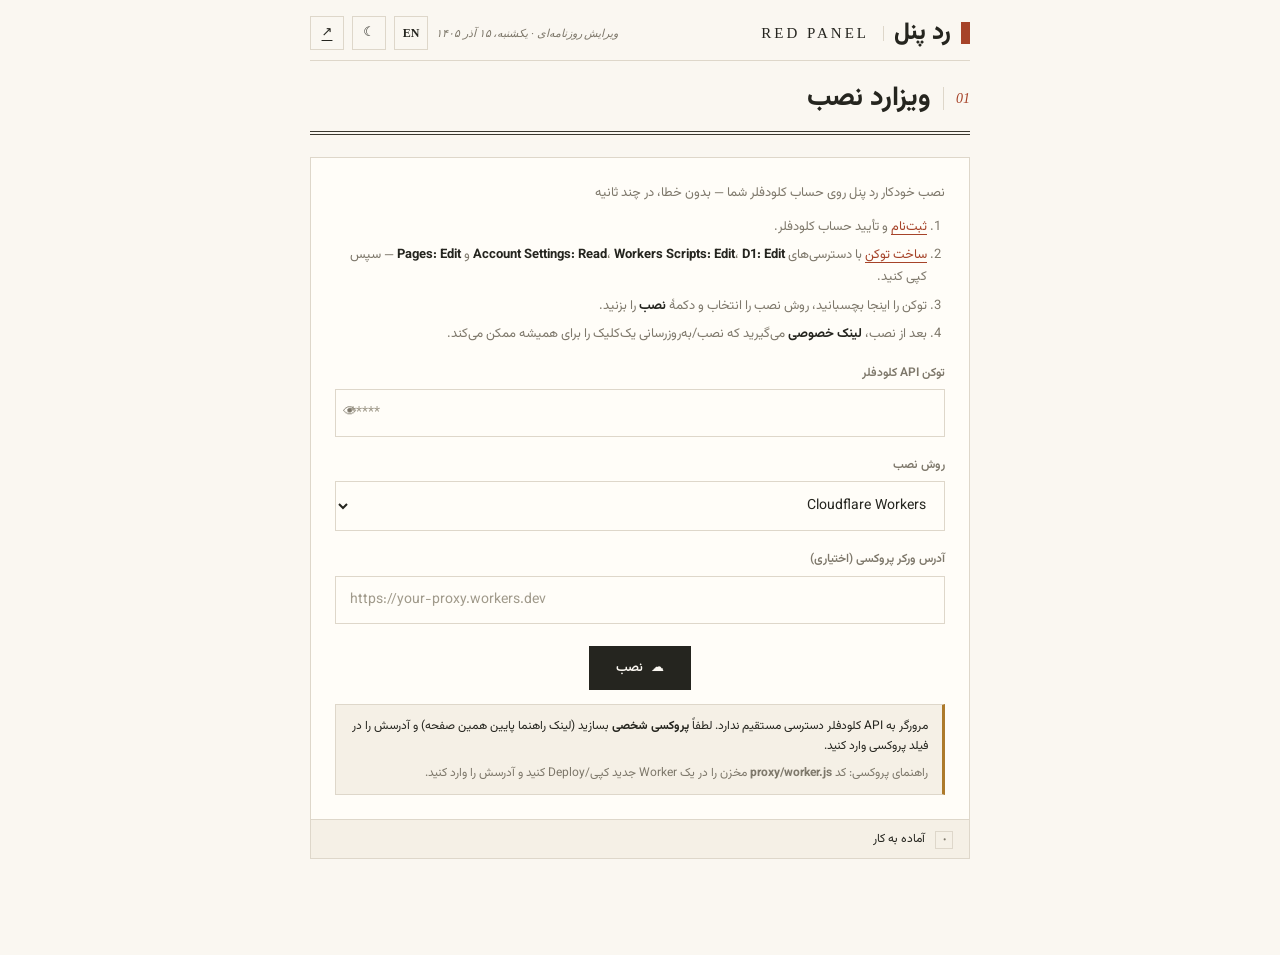
==== commit ac839b82: "Add Red Panel Wizard: web edition (worker + GitHub Pages) and CLI edition, BPB-style one-click insta" ====
--- a/docs/index.html
+++ b/docs/index.html
@@ -3,7 +3,7 @@
 <head>
 <meta charset="UTF-8">
 <meta name="viewport" content="width=device-width, initial-scale=1.0, viewport-fit=cover">
-<title>نصب‌کننده رد پنل | Red Panel Installer</title>
+<title>ویزارد رد پنل | Red Panel Wizard</title>
 <meta name="theme-color" content="#faf7f1">
 <style>
 @font-face {
@@ -24,962 +24,505 @@
   color-scheme: dark;
 }
 * { box-sizing:border-box; margin:0; padding:0; }
-html { font-size:16px; }
-body {
-  background:var(--p-bg); color:var(--p-ink);
-  font-family:'Vazirmatn',Tahoma,system-ui,sans-serif;
-  min-height:100svh; line-height:1.7;
-}
+body { background:var(--p-bg); color:var(--p-ink); font-family:'Vazirmatn',Tahoma,system-ui,sans-serif; min-height:100svh; line-height:1.7; }
 ::selection { background:var(--p-accent); color:var(--p-bg); }
-*::-webkit-scrollbar { width:8px; height:8px; }
-*::-webkit-scrollbar-thumb { background:var(--p-line); }
-button { font-family:inherit; cursor:pointer; }
-input, select { font-family:inherit; }
-
-.app { width:min(880px,100% - 40px); margin-inline:auto; padding-bottom:80px; }
-
-/* masthead */
-.imprint { display:flex; justify-content:space-between; align-items:center; padding:18px 0 12px; border-bottom:1px solid var(--p-line); gap:12px; }
-.wordmark { display:inline-flex; align-items:center; gap:11px; font-size:26px; font-weight:800; line-height:1; color:var(--p-ink); text-decoration:none; }
+*::-webkit-scrollbar { width:8px; height:8px; } *::-webkit-scrollbar-thumb { background:var(--p-line); }
+button,input,select { font-family:inherit; }
+.app { width:min(660px,100% - 36px); margin-inline:auto; padding-bottom:70px; }
+.imprint { display:flex; justify-content:space-between; align-items:center; padding:16px 0 10px; border-bottom:1px solid var(--p-line); gap:10px; }
+.wordmark { display:inline-flex; align-items:center; gap:10px; font-size:24px; font-weight:800; line-height:1; }
 .mark { display:inline-block; width:9px; height:22px; background:var(--p-accent); flex:none; }
-.wordmark-en { font-family:var(--p-serif); font-size:16px; font-weight:400; letter-spacing:.2em; padding-inline-start:16px; border-inline-start:1px solid var(--p-line); }
+.wordmark-en { font-family:var(--p-serif); font-size:15px; font-weight:400; letter-spacing:.2em; padding-inline-start:14px; border-inline-start:1px solid var(--p-line); }
 .edition { color:var(--p-muted); font-size:11px; font-family:var(--p-serif); font-style:italic; text-align:end; }
 .imprint-actions { display:flex; gap:8px; align-items:center; }
-.icon-btn { width:36px; height:36px; display:inline-flex; align-items:center; justify-content:center; border:1px solid var(--p-line); background:transparent; color:var(--p-ink); font-size:14px; transition:.18s; }
+.icon-btn { width:34px; height:34px; display:inline-flex; align-items:center; justify-content:center; border:1px solid var(--p-line); background:transparent; color:var(--p-ink); font-size:13px; transition:.18s; cursor:pointer; }
 .icon-btn:hover { color:var(--p-accent); background:var(--p-accent-soft); border-color:var(--p-accent); }
 .icon-btn.lang { font:600 12px var(--p-serif); }
-.pagebar { display:flex; justify-content:space-between; align-items:center; gap:18px; padding:20px 0 14px; border-bottom:4px double var(--p-strong-line); }
-.page-title { display:flex; align-items:center; gap:13px; min-width:0; }
-.page-title h1 { font-size:clamp(22px,3vw,30px); font-weight:750; line-height:1.45; }
+.pagebar { display:flex; justify-content:space-between; align-items:center; gap:16px; padding:18px 0 13px; border-bottom:4px double var(--p-strong-line); }
+.page-title { display:flex; align-items:center; gap:12px; min-width:0; }
+.page-title h1 { font-size:clamp(20px,3vw,27px); font-weight:750; line-height:1.45; }
 .sec-num { font-family:var(--p-serif); font-style:italic; font-size:14px; color:var(--p-accent); padding-inline-end:12px; border-inline-end:1px solid var(--p-line); flex:none; }
-
-/* steps strip */
-.steps { display:flex; gap:0; border-bottom:1px solid var(--p-line); margin-top:26px; overflow-x:auto; }
-.step-pill { flex:1; min-width:96px; padding:10px 8px; text-align:center; font-size:11px; color:var(--p-faint); border-inline-start:1px solid var(--p-line); }
-.step-pill:first-child { border-inline-start:0; }
-.step-pill .n { display:block; font-family:var(--p-serif); font-style:italic; font-size:13px; color:var(--p-faint); }
-.step-pill.on { color:var(--p-ink); font-weight:700; background:var(--p-surface); box-shadow:inset 0 -3px 0 var(--p-accent); }
-.step-pill.on .n { color:var(--p-accent); }
-.step-pill.done { color:var(--p-muted); }
-.step-pill.done .n { color:var(--p-green); }
-
-/* sections */
-main { padding-top:30px; }
-.section-heading { display:flex; justify-content:space-between; align-items:center; gap:16px; border-top:2px solid var(--p-strong-line); padding:18px 0 12px; margin-top:26px; }
-.section-heading:first-child { margin-top:0; }
-.section-heading h2 { display:flex; align-items:center; gap:10px; font-size:17px; font-weight:650; }
-.section-heading h2::before { content:""; width:7px; height:7px; background:var(--p-accent); flex:none; }
-.card { background:var(--p-raised); border:1px solid var(--p-line); padding:22px; margin-top:14px; }
-.card.flat { background:transparent; }
-.muted { color:var(--p-muted); font-size:13px; }
-.small { font-size:12px; }
-.serif { font-family:var(--p-serif); }
-
-/* feature list */
-.feat-grid { display:grid; grid-template-columns:repeat(auto-fit,minmax(220px,1fr)); gap:12px; margin-top:14px; }
-.feat { display:flex; gap:10px; align-items:flex-start; background:var(--p-surface); border:1px solid var(--p-line); padding:14px; font-size:13px; }
-.feat b { display:block; font-size:13px; }
-.feat .em { font-size:18px; line-height:1.3; }
-
-/* forms */
-label.f-label { display:block; font-size:12px; font-weight:600; color:var(--p-muted); margin:16px 0 6px; }
-input[type=text], input[type=password], select {
-  width:100%; background:var(--p-raised); border:1px solid var(--p-line); color:var(--p-ink);
-  padding:11px 14px; font-size:14px; outline:none; transition:.15s;
-}
-input:focus, select:focus { border-color:var(--p-accent); box-shadow:0 0 0 3px color-mix(in srgb,var(--p-accent) 16%,transparent); }
+a { color:var(--p-accent); text-underline-offset:4px; }
+.card { background:var(--p-raised); border:1px solid var(--p-line); margin-top:22px; }
+.card > .inner { padding:24px; }
+.steps-list { font-size:13px; color:var(--p-muted); }
+.steps-list li { margin-inline-start:18px; margin-bottom:6px; }
+.steps-list b { color:var(--p-ink); }
+label.f-label { display:block; font-size:12px; font-weight:600; color:var(--p-muted); margin:18px 0 6px; }
+input[type=text],input[type=password],select { width:100%; background:var(--p-raised); border:1px solid var(--p-line); color:var(--p-ink); padding:12px 14px; font-size:14px; outline:none; transition:.15s; }
+input:focus,select:focus { border-color:var(--p-accent); box-shadow:0 0 0 3px color-mix(in srgb,var(--p-accent) 16%,transparent); }
 input::placeholder { color:var(--p-faint); }
 .inp-wrap { position:relative; }
-.inp-wrap .side-btn { position:absolute; inset-inline-end:6px; top:50%; transform:translateY(-50%); border:0; background:transparent; color:var(--p-muted); font-size:12px; padding:6px 8px; }
-.inp-wrap .side-btn:hover { color:var(--p-accent); }
-.row { display:flex; gap:10px; flex-wrap:wrap; align-items:center; }
-.hint { font-size:11px; color:var(--p-faint); margin-top:6px; }
-
-/* buttons */
-.btn { display:inline-flex; align-items:center; justify-content:center; gap:8px; border:1px solid var(--p-strong-line); background:var(--p-raised); color:var(--p-ink); padding:11px 24px; font-size:13px; font-weight:600; transition:.18s; text-decoration:none; }
+.eye { position:absolute; inset-inline-end:8px; top:50%; transform:translateY(-50%); border:0; background:none; color:var(--p-muted); cursor:pointer; font-size:14px; }
+.btn { display:inline-flex; align-items:center; justify-content:center; gap:8px; border:1px solid var(--p-strong-line); background:var(--p-raised); color:var(--p-ink); padding:11px 26px; font-size:13px; font-weight:600; transition:.18s; cursor:pointer; text-decoration:none; }
 .btn:hover { background:var(--p-surface); }
 .btn-primary { background:var(--p-ink); color:var(--p-bg); border-color:var(--p-ink); }
 .btn-primary:hover { background:var(--p-accent); border-color:var(--p-accent); color:#fff; }
 html[data-mode=dark] .btn-primary:hover { color:var(--p-bg); }
-.btn-danger { border-color:var(--p-red); color:var(--p-red); }
 .btn-sm { padding:7px 14px; font-size:12px; }
-.btn[disabled] { opacity:.5; pointer-events:none; }
-.actions { display:flex; justify-content:space-between; gap:12px; margin-top:26px; flex-wrap:wrap; }
-
-/* code block */
-.codebox { position:relative; margin-top:10px; }
-.codebox pre { background:var(--p-surface); border:1px solid var(--p-line); padding:14px; font:11px/1.7 ui-monospace,Menlo,monospace; direction:ltr; text-align:left; max-height:220px; overflow:auto; white-space:pre; color:var(--p-ink); }
-.codebox .copy { position:absolute; top:8px; inset-inline-end:8px; }
-
-/* progress log */
-.plog { margin-top:14px; }
-.plog-item { display:flex; gap:12px; align-items:flex-start; padding:12px 4px; border-bottom:1px solid var(--p-line); font-size:13px; }
-.plog-item:last-child { border-bottom:0; }
-.plog-ico { width:22px; height:22px; flex:none; display:inline-flex; align-items:center; justify-content:center; border:1px solid var(--p-line); font-size:12px; color:var(--p-muted); }
-.plog-item.ok .plog-ico { border-color:var(--p-green); color:var(--p-green); }
-.plog-item.err .plog-ico { border-color:var(--p-red); color:var(--p-red); }
-.plog-item.run .plog-ico { border-color:var(--p-amber); color:var(--p-amber); animation:pulse 1s infinite alternate; }
-@keyframes pulse { to { opacity:.35; } }
-.plog-item .t { font-weight:600; }
-.plog-item .d { color:var(--p-muted); font-size:11px; direction:ltr; text-align:start; unicode-bidi:plaintext; overflow-wrap:anywhere; }
-
-/* success */
-.big-url { display:block; background:var(--p-surface); border:1px solid var(--p-strong-line); outline:1px solid var(--p-line); outline-offset:4px; padding:20px; text-align:center; margin-top:14px; }
-.big-url a { color:var(--p-accent); font-weight:700; font-size:15px; direction:ltr; unicode-bidi:embed; word-break:break-all; text-underline-offset:5px; }
-.kv { display:flex; justify-content:space-between; gap:10px; padding:10px 0; border-bottom:1px solid var(--p-line); font-size:13px; }
+.btn[disabled] { opacity:.45; pointer-events:none; }
+.center { display:flex; justify-content:center; }
+.logbox { background:var(--p-surface); border-top:1px solid var(--p-line); max-height:210px; overflow-y:auto; }
+.logbox .lrow { display:flex; gap:10px; padding:9px 16px; font-size:12px; border-bottom:1px solid var(--p-line); align-items:flex-start; }
+.logbox .lrow:last-child { border-bottom:0; }
+.logbox .ico { width:18px; height:18px; flex:none; display:inline-flex; align-items:center; justify-content:center; border:1px solid var(--p-line); font-size:10px; color:var(--p-muted); margin-top:2px; }
+.logbox .lrow.ok .ico { color:var(--p-green); border-color:var(--p-green); }
+.logbox .lrow.err .ico { color:var(--p-red); border-color:var(--p-red); }
+.logbox .lrow.run .ico { color:var(--p-amber); border-color:var(--p-amber); animation:pl 1s infinite alternate; }
+@keyframes pl { to { opacity:.3; } }
+.logbox .msg { overflow-wrap:anywhere; }
+.logbox .dt { color:var(--p-faint); font-size:10px; direction:ltr; unicode-bidi:plaintext; }
+.result { margin-top:22px; }
+.result .big { display:block; background:var(--p-surface); border:1px solid var(--p-strong-line); outline:1px solid var(--p-line); outline-offset:4px; padding:18px; text-align:center; }
+.result .big a { font-weight:700; direction:ltr; unicode-bidi:embed; word-break:break-all; font-size:14px; }
+.kv { display:flex; justify-content:space-between; align-items:center; gap:10px; padding:10px 2px; border-bottom:1px solid var(--p-line); font-size:13px; flex-wrap:wrap; }
 .kv:last-child { border-bottom:0; }
-.kv b { direction:ltr; unicode-bidi:embed; font-family:ui-monospace,monospace; font-size:12px; }
-
-/* notice */
-.notice { border:1px solid var(--p-line); border-inline-start:3px solid var(--p-amber); background:var(--p-surface); padding:12px 14px; font-size:12px; margin-top:14px; }
+.kv b { direction:ltr; unicode-bidi:embed; font-family:ui-monospace,monospace; font-size:12px; word-break:break-all; }
+.notice { border:1px solid var(--p-line); border-inline-start:3px solid var(--p-amber); background:var(--p-surface); padding:11px 14px; font-size:12px; margin-top:14px; }
 .notice.red { border-inline-start-color:var(--p-red); }
 .notice.green { border-inline-start-color:var(--p-green); }
-
-/* saved panels */
-.panel-item { display:flex; justify-content:space-between; align-items:center; gap:10px; padding:12px; border:1px solid var(--p-line); background:var(--p-surface); margin-top:8px; font-size:12px; flex-wrap:wrap; }
-.panel-item .nm { font-weight:700; font-size:13px; }
-.panel-item a { color:var(--p-accent); direction:ltr; unicode-bidi:embed; }
-
-/* perm table */
-.perms { width:100%; border-collapse:collapse; margin-top:12px; font-size:12px; }
-.perms td, .perms th { border:1px solid var(--p-line); padding:9px 12px; text-align:start; }
-.perms th { background:var(--p-surface); font-size:11px; color:var(--p-muted); font-weight:600; }
-.ltr { direction:ltr; text-align:left; unicode-bidi:embed; }
-.mt { margin-top:16px; }
+.panels { margin-top:26px; }
+.p-item { display:flex; justify-content:space-between; align-items:center; gap:10px; padding:12px 14px; border:1px solid var(--p-line); background:var(--p-surface); margin-top:8px; font-size:12px; flex-wrap:wrap; }
+.p-item .nm { font-weight:700; font-size:13px; }
+.p-item .ur { direction:ltr; unicode-bidi:embed; word-break:break-all; }
+.row { display:flex; gap:8px; flex-wrap:wrap; }
+.section-heading { display:flex; justify-content:space-between; align-items:center; gap:16px; border-top:2px solid var(--p-strong-line); padding:16px 0 10px; margin-top:28px; }
+.section-heading h2 { display:flex; align-items:center; gap:10px; font-size:16px; font-weight:650; }
+.section-heading h2::before { content:""; width:7px; height:7px; background:var(--p-accent); flex:none; }
 .hidden { display:none !important; }
-@media (max-width:640px){
-  .wordmark { font-size:21px; }
-  .wordmark-en { font-size:12px; padding-inline-start:10px; }
-  .edition { display:none; }
-  .card { padding:16px; }
-}
+.muted { color:var(--p-muted); }
+@media (max-width:560px){ .wordmark{font-size:20px;} .wordmark-en{font-size:12px;padding-inline-start:10px;} .edition{display:none;} .card>.inner{padding:18px;} }
 </style>
 </head>
 <body>
 <div class="app">
   <header>
     <div class="imprint">
-      <span class="wordmark">
-        <span class="mark"></span>
-        <span>رد پنل</span>
-        <span class="wordmark-en">RED PANEL</span>
-      </span>
+      <span class="wordmark"><span class="mark"></span><span>رد پنل</span><span class="wordmark-en">RED PANEL</span></span>
       <div class="imprint-actions">
         <span class="edition" id="edition"></span>
         <button class="icon-btn lang" id="btn-lang" onclick="toggleLang()">EN</button>
-        <button class="icon-btn" id="btn-theme" onclick="toggleTheme()" title="Theme">☾</button>
+        <button class="icon-btn" id="btn-theme" onclick="toggleTheme()">☾</button>
+        <a class="icon-btn" href="https://github.com/redcorexx/Red-Panel" target="_blank" rel="noopener" title="GitHub">↗</a>
       </div>
     </div>
     <div class="pagebar">
-      <div class="page-title">
-        <span class="sec-num" id="sec-num">00</span>
-        <h1 id="page-title">نصب‌کننده</h1>
+      <div class="page-title"><span class="sec-num">01</span><h1 id="wz-title">ویزارد نصب</h1></div>
+    </div>
+  </header>
+
+  <div class="card">
+    <div class="inner">
+      <p class="muted" id="wz-sub" style="font-size:13px;margin-bottom:12px"></p>
+      <ol class="steps-list" id="wz-steps"></ol>
+
+      <label class="f-label" id="lb-token">توکن API کلودفلر</label>
+      <div class="inp-wrap">
+        <input type="password" id="in-token" dir="ltr" autocomplete="off">
+        <button class="eye" onclick="toggleEye()">👁</button>
       </div>
-      <a class="btn btn-sm" href="https://github.com/redcorexx/Red-Panel" target="_blank" rel="noopener">GitHub ↗</a>
+
+      <label class="f-label" id="lb-method">روش نصب</label>
+      <select id="in-method">
+        <option value="workers">Cloudflare Workers</option>
+        <option value="pages">Cloudflare Pages</option>
+      </select>
+
+      <label class="f-label hidden" id="lb-account-wrap" style="display:none">حساب</label>
+      <select id="in-account" class="hidden"></select>
+
+      <div class="center" style="margin-top:22px">
+        <button class="btn btn-primary" id="btn-install" onclick="doInstall()">☁ <span id="btn-install-txt"></span></button>
+      </div>
+      <div id="conn-notice" class="notice hidden"></div>
     </div>
-    <div class="steps" id="steps"></div>
-  </header>
-
-  <main id="main"></main>
+    <div class="logbox" id="logbox">
+      <div class="lrow"><span class="ico">•</span><span class="msg" id="standby-msg"></span></div>
+    </div>
+  </div>
+
+  <div class="result hidden" id="result"></div>
+
+  <div class="panels" id="panels"></div>
 </div>
 
 <script>
-/* ================= RED PANEL INSTALLER ================= */
+/* ================= RED PANEL WIZARD ================= */
 const REPO = 'redcorexx/Red-Panel';
 const CF_API = 'https://api.cloudflare.com/client/v4';
-const LS_PANELS = 'redpanel_installer_panels';
-const LS_LANG = 'redpanel_installer_lang';
-const LS_THEME = 'redpanel_installer_theme';
-
-const PROXY_CODE = `export default {
-  async fetch(request) {
-    const url = new URL(request.url);
-    if (url.pathname === '/health') return json({ ok: true, service: 'redpanel-proxy' });
-    if (request.method === 'OPTIONS') return new Response(null, { headers: corsH() });
-    const target = url.searchParams.get('url');
-    if (!target) return json({ error: 'missing ?url=' }, 400);
-    let t; try { t = new URL(target); } catch { return json({ error: 'bad url' }, 400); }
-    const allowed = ['api.cloudflare.com','raw.githubusercontent.com','cdn.jsdelivr.net','api.github.com'];
-    if (!allowed.includes(t.hostname)) return json({ error: 'host not allowed' }, 403);
-    const headers = new Headers(request.headers);
-    headers.delete('host'); headers.delete('origin'); headers.delete('referer');
-    const init = { method: request.method, headers, duplex: 'half' };
-    if (request.method !== 'GET' && request.method !== 'HEAD') init.body = request.body;
-    const res = await fetch(target, init);
-    const rh = new Headers(res.headers);
-    for (const [k, v] of Object.entries(corsH())) rh.set(k, v);
-    return new Response(res.body, { status: res.status, headers: rh });
-  }
-};
-function corsH() {
-  return {
-    'Access-Control-Allow-Origin': '*',
-    'Access-Control-Allow-Methods': 'GET, POST, PUT, DELETE, OPTIONS',
-    'Access-Control-Allow-Headers': '*',
-    'Access-Control-Max-Age': '86400'
-  };
-}
-function json(obj, status = 200) {
-  return new Response(JSON.stringify(obj), {
-    status,
-    headers: Object.assign({ 'Content-Type': 'application/json' }, corsH())
-  });
-}`;
-
-const state = {
-  mode: 'install',          // install | update
-  step: 0,
-  proxyUrl: '',
-  directOk: false,
-  apiToken: '',
-  accounts: [],
-  accountId: '',
-  accountName: '',
-  workerName: '',
-  password: '',
-  tgToken: '',
-  tgAdminId: '',
-  dbId: '',
-  dbName: '',
-  workerCode: '',
-  workerVersion: '',
-  deployUrl: '',
-  existingBindings: null,
-};
-
-/* ---------------- i18n ---------------- */
+const LS_PANELS = 'redpanel_wizard_panels';
+const LS_LANG = 'redpanel_wizard_lang';
+const LS_THEME = 'redpanel_wizard_theme';
+const BACKEND = !!document.querySelector('meta[name="wizard-backend"]');
+
+const state = { token:'', accounts:[], accountId:'', proxyUrl:'', busy:false };
+
 const I18N = {
   fa: {
-    steps: ['خوش‌آمد', 'اتصال', 'اعتبارسنجی', 'پیکربندی', 'استقرار', 'پایان'],
-    titles: ['به نصب‌کننده رد پنل خوش آمدید','برقراری اتصال', 'اعتبارسنجی توکن', 'پیکربندی استقرار', 'در حال استقرار…', 'استقرار کامل شد'],
-    titlesUpdate: ['به نصب‌کننده رد پنل خوش آمدید','برقراری اتصال', 'اعتبارسنجی توکن', 'پیکربندی به‌روزرسانی', 'در حال به‌روزرسانی…', 'به‌روزرسانی کامل شد'],
-    welcomeDesc: 'این ابزار، پنل رد پنل را به‌صورت خودکار روی Cloudflare Workers حساب شما مستقر می‌کند. رد پنل یک گیت‌وی پروکسی بدون سرور (بر پایهٔ VLESS) است که تمام تنظیماتش در پایگاه دادهٔ D1 ذخیره می‌شود.',
-    whatBuilt: 'چه چیزی ساخته می‌شود؟',
-    featD1: 'پایگاه داده D1', featD1d: 'ذخیرهٔ تنظیمات و کاربران',
-    featW: 'Cloudflare Worker', featWd: 'گیت‌وی اصلی پنل',
-    featB: 'اتصال D1 به Worker', featBd: 'به‌صورت خودکار انجام می‌شود',
-    modes: 'حالت را انتخاب کنید',
-    modeInstall: 'نصب جدید', modeInstallD: 'ساخت پنل کاملاً جدید روی حساب شما',
-    modeUpdate: 'به‌روزرسانی پنل موجود', modeUpdateD: 'ارتقای کد ورکری که قبلاً ساخته‌اید',
-    savedPanels: 'پنل‌های ذخیره‌شده در این مرورگر',
-    permTitle: 'دسترسی‌های لازم برای ساخت توکن',
-    permTbl: ['منبع', 'سطح', 'کاربرد'],
-    perm1: ['Account Settings', 'Read', 'شناسایی حساب'],
-    perm2: ['Workers Scripts', 'Edit', 'استقرار ورکر'],
-    perm3: ['D1', 'Edit', 'ساخت پایگاه داده'],
-    makeToken: 'ساخت توکن در داشبورد کلودفلر ↗',
-    tokenGuide: 'آموزش ساخت توکن: در داشبورد کلودفلر به <b>My Profile ← API Tokens</b> بروید، روی <b>Create Token</b> بزنید، گزینهٔ <b>Create Custom Token</b> را انتخاب و دسترسی‌های بالا را اضافه کنید.',
-    next: 'ادامه', back: 'بازگشت', start: 'شروع کنیم',
-    connIntro: 'مرورگرها اجازهٔ تماس مستقیم با API کلودفلر را نمی‌دهند (محدودیت CORS). برای همین یک <b>پروکسی کوچک و رایگان</b> روی حساب خودتان می‌سازیم — کمتر از یک دقیقه طول می‌کشد و فقط برای همین نصب استفاده می‌شود.',
-    connTest: 'ابتدا اتصال مستقیم آزمایش می‌شود…',
-    connDirectOk: 'اتصال مستقیم برقرار است! نیازی به پروکسی نیست.',
-    connNeedProxy: 'اتصال مستقیم ممکن نیست. مراحل زیر پروکسی شخصی شما را می‌سازد:',
-    proxyStep1: '<b>۱.</b> روی دکمهٔ زیر بزنید تا صفحهٔ ساخت Worker در داشبورد کلودفلر باز شود:',
-    openWorker: 'باز کردن داشبورد کلودفلر ↗',
-    proxyStep2: '<b>۲.</b> یک نام دلخواه بگذارید (مثلاً <span class="ltr">redpanel-proxy</span>)، گزینهٔ <span class="ltr">Hello World</span> را انتخاب و <b>Deploy</b> کنید، سپس <b>Edit code</b> را بزنید.',
-    proxyStep3: '<b>۳.</b> کد پیش‌فرض را کامل پاک کنید و کد زیر را جایگزین آن کنید و دوباره <b>Deploy</b> بزنید:',
-    copy: 'کپی', copied: 'کپی شد!',
-    proxyStep4: '<b>۴.</b> آدرس ورکر پروکسی را اینجا وارد کنید:',
-    proxyPh: 'https://redpanel-proxy.YOUR-NAME.workers.dev',
-    proxyVerify: 'بررسی اتصال پروکسی',
-    proxyOk: 'پروکسی متصل و آماده است.',
-    proxyFail: 'پروکسی پاسخ نداد. مطمئن شوید Deploy شده و آدرس درست است.',
-    secNote: 'این پروکسی فقط درخواست‌ها را به دامنه‌های مجاز (کلودفلر و گیت‌هاب) عبور می‌دهد. کدش را می‌توانید بازبینی کنید.',
-    tokenLbl: 'توکن API کلودفلر',
-    tokenPh: 'توکن را اینجا جای‌گذاری کنید',
-    validate: 'اعتبارسنجی',
-    validating: 'در حال بررسی…',
-    tokenOk: 'توکن معتبر است.',
-    tokenBad: 'توکن معتبر نیست یا دسترسی‌ها کافی نیست.',
-    accountLbl: 'حساب را انتخاب کنید',
-    noAccount: 'حسابی پیدا نشد. دسترسی Account Settings: Read را بررسی کنید.',
-    workerNameLbl: 'نام ورکر',
-    workerNameHint: 'فقط حروف کوچک انگلیسی، عدد و خط تیره',
-    passLbl: 'رمز عبور پنل',
-    passHint: 'این رمز ورود داشبورد شماست — آن را ذخیره کنید',
-    regen: 'تولید دوباره', show: 'نمایش', hide: 'مخفی',
-    advTg: 'ربات تلگرام (اختیاری)',
-    tgTokenLbl: 'توکن ربات تلگرام',
-    tgAdminLbl: 'آیدی عددی ادمین تلگرام',
-    deployIntro: 'همه‌چیز آماده است. فرآیند استقرار به‌صورت خودکار انجام می‌شود:',
-    deployStart: 'شروع استقرار',
-    updateIntro: 'کد ورکر به آخرین نسخهٔ مخزن به‌روزرسانی می‌شود. تنظیمات و پایگاه دادهٔ شما دست نمی‌خورد.',
-    updateWorkerLbl: 'نام ورکر موجود',
-    updateStart: 'شروع به‌روزرسانی',
-    stFetch: 'دریافت کد ورکر از مخزن',
-    stD1: 'ساخت پایگاه دادهٔ D1',
-    stD1Found: 'پایگاه دادهٔ موجود پیدا شد',
-    stInject: 'تزریق تنظیمات به کد',
-    stUpload: 'بارگذاری و استقرار ورکر',
-    stBindings: 'بازیابی اتصال‌های موجود',
-    stUrl: 'ساخت آدرس پنل',
-    stDone: 'پایان',
-    errGeneric: 'خطا رخ داد',
-    errToken: 'خطا در اعتبارسنجی توکن',
-    errFetch: 'دریافت کد ورکر ناموفق بود',
-    errD1: 'ساخت پایگاه داده ناموفق بود',
-    errDeploy: 'استقرار ورکر ناموفق بود',
-    errNoBindings: 'ورکر پیدا شد ولی اتصال D1 نداشت؛ نام ورکر را بررسی کنید',
-    successTitle: 'پنل شما آماده است!',
-    successDesc: 'با دکمهٔ زیر وارد داشبورد شوید. رمز عبور شما:',
-    openPanel: 'ورود به داشبورد ↗',
-    panelUrl: 'آدرس پنل',
-    subUrl: 'آدرس سابسکریپشن',
-    savePanel: 'ذخیره در این مرورگر',
-    saved: 'ذخیره شد',
-    warnNoSubdomain: 'حساب شما ساب‌دامین workers.dev ندارد. از داشبورد کلودفلر فعالش کنید (Workers ← Workers Subdomain).',
-    updateSuccessTitle: 'به‌روزرسانی کامل شد!',
-    updateSuccessDesc: 'ورکر شما به آخرین نسخه ارتقا یافت. آدرس پنل تغییر نکرده است.',
-    again: 'نصب جدید', updateAgain: 'به‌روزرسانی دوباره',
-    editionPrefix: 'نسخهٔ روزنامه‌ای · ',
-    errNet: 'خطای شبکه در ارتباط با پروکسی',
-    checkingDirect: 'آزمایش اتصال مستقیم به کلودفلر…',
-    tokenHelp: 'توکن خود را نسازیده‌اید؟ بخش «دسترسی‌های لازم» در صفحهٔ قبل را ببینید.',
-    proxyOrDirect: 'پروکسی یا اتصال مستقیم',
-    required: 'این فیلد لازم است',
-    workerNameBad: 'نام ورکر فقط می‌تواند حروف کوچک، عدد و خط تیره باشد',
-    fetchNote: 'کد از مخزن گیت‌هاب <span class="ltr">redcorexx/Red-Panel</span> (شاخهٔ main) گرفته می‌شود.',
-    versionLbl: 'نسخهٔ در حال نصب',
+    title:'ویزارد نصب', sub:'نصب خودکار رد پنل روی حساب کلودفلر شما — بدون خطا، در چند ثانیه',
+    steps:[ '<a href="https://dash.cloudflare.com/sign-up" target="_blank">ثبت‌نام</a> و تأیید حساب کلودفلر.',
+      '<a href="https://dash.cloudflare.com/profile/api-tokens/create" target="_blank">ساخت توکن</a> با دسترسی‌های <b>Account Settings: Read</b>، <b>Workers Scripts: Edit</b>، <b>D1: Edit</b> و <b>Pages: Edit</b> — سپس کپی کنید.',
+      'توکن را اینجا بچسبانید، روش نصب را انتخاب و دکمهٔ <b>نصب</b> را بزنید.',
+      'بعد از نصب، <b>لینک خصوصی</b> می‌گیرید که نصب/به‌روزرسانی یک‌کلیک را برای همیشه ممکن می‌کند.' ],
+    token:'توکن API کلودفلر', method:'روش نصب', install:'نصب', standby:'آماده به کار',
+    needProxy:'مرورگر به API کلودفلر دسترسی مستقیم ندارد. لطفاً <b>پروکسی شخصی</b> بسازید (لینک راهنما پایین همین صفحه) و آدرسش را در فیلد پروکسی وارد کنید.',
+    proxyField:'آدرس ورکر پروکسی (اختیاری)',
+    validating:'بررسی توکن…', accounts:'حساب',
+    stFetch:'دریافت کد رد پنل از مخزن', stD1:'ساخت پایگاه دادهٔ D1', stInject:'تزریق تنظیمات',
+    stUpW:'استقرار روی Workers', stUpP:'استقرار روی Pages', stUrl:'ساخت آدرس پنل', stLink:'ساخت لینک خصوصی',
+    done:'پنل شما آماده است!', updateDone:'به‌روزرسانی کامل شد!',
+    panelUrl:'آدرس داشبورد', password:'رمز عبور', privLink:'لینک خصوصی (یک‌کلیک)', privateNote:'این لینک را privately نگه دارید — شامل رمز شماست.',
+    copy:'کپی', copied:'کپی شد', open:'باز کردن ↗', save:'ذخیره در مرورگر',
+    savedTitle:'پنل‌های این مرورگر', updateBtn:'به‌روزرسانی',
+    errToken:'توکن معتبر نیست یا دسترسی‌ها کافی نیست', errFetch:'دریافت کد ناموفق بود', errD1:'ساخت D1 ناموفق بود',
+    errDeploy:'استقرار ناموفق بود', errNet:'خطای شبکه', errAccounts:'حسابی پیدا نشد (دسترسی Account Settings: Read)',
+    errNoProxy:'برای استفاده از نسخهٔ Pages-میزبانی‌شده، پروکسی لازم است',
+    proxyGuide:'راهنمای پروکسی: کد <b>proxy/worker.js</b> مخزن را در یک Worker جدید کپی/Deploy کنید و آدرسش را وارد کنید.',
+    editionPrefix:'ویرایش روزنامه‌ای · ',
+    workers:'Cloudflare Workers', pages:'Cloudflare Pages',
+    oneClick:'نصب یک‌کلیک',
   },
   en: {
-    steps: ['Welcome','Connection','Credentials','Configure','Deploy','Done'],
-    titles: ['Welcome to the Red Panel Installer','Establish Connection','Validate Token','Deployment Config','Deploying…','Deployment Complete'],
-    titlesUpdate: ['Welcome to the Red Panel Installer','Establish Connection','Validate Token','Update Config','Updating…','Update Complete'],
-    welcomeDesc: 'This tool automatically deploys Red Panel to Cloudflare Workers on your account. Red Panel is a serverless proxy gateway (VLESS-based) that stores all configuration in a D1 database.',
-    whatBuilt: 'What will be created?',
-    featD1: 'D1 Database', featD1d: 'Stores settings & users',
-    featW: 'Cloudflare Worker', featWd: 'The main panel gateway',
-    featB: 'D1 → Worker binding', featBd: 'Done automatically',
-    modes: 'Choose a mode',
-    modeInstall: 'Fresh install', modeInstallD: 'Build a brand-new panel on your account',
-    modeUpdate: 'Update existing panel', modeUpdateD: 'Upgrade a worker you already deployed',
-    savedPanels: 'Panels saved in this browser',
-    permTitle: 'Required token permissions',
-    permTbl: ['Resource','Level','Purpose'],
-    perm1: ['Account Settings','Read','Identify account'],
-    perm2: ['Workers Scripts','Edit','Deploy worker'],
-    perm3: ['D1','Edit','Create database'],
-    makeToken: 'Create token in Cloudflare dashboard ↗',
-    tokenGuide: 'How to create a token: in the Cloudflare dashboard go to <b>My Profile → API Tokens</b>, click <b>Create Token</b>, choose <b>Create Custom Token</b> and add the permissions above.',
-    next: 'Next', back: 'Back', start: 'Let’s start',
-    connIntro: 'Browsers cannot call the Cloudflare API directly (CORS restriction). So we create a tiny <b>free proxy</b> on your own account — it takes under a minute and is only used for this installation.',
-    connTest: 'Testing direct connection first…',
-    connDirectOk: 'Direct connection works! No proxy needed.',
-    connNeedProxy: 'Direct connection is not possible. The steps below build your personal proxy:',
-    proxyStep1: '<b>1.</b> Click the button below to open Worker creation in the Cloudflare dashboard:',
-    openWorker: 'Open Cloudflare dashboard ↗',
-    proxyStep2: '<b>2.</b> Pick any name (e.g. <span class="ltr">redpanel-proxy</span>), choose the <span class="ltr">Hello World</span> template, click <b>Deploy</b>, then <b>Edit code</b>.',
-    proxyStep3: '<b>3.</b> Delete the default code entirely, paste this instead and <b>Deploy</b> again:',
-    copy: 'Copy', copied: 'Copied!',
-    proxyStep4: '<b>4.</b> Paste your proxy worker URL here:',
-    proxyPh: 'https://redpanel-proxy.YOUR-NAME.workers.dev',
-    proxyVerify: 'Verify proxy connection',
-    proxyOk: 'Proxy connected and ready.',
-    proxyFail: 'Proxy did not respond. Make sure it is deployed and the URL is correct.',
-    secNote: 'This proxy only forwards requests to allowed domains (Cloudflare & GitHub). You can review its code above.',
-    tokenLbl: 'Cloudflare API token',
-    tokenPh: 'Paste your token here',
-    validate: 'Validate',
-    validating: 'Checking…',
-    tokenOk: 'Token is valid.',
-    tokenBad: 'Token is invalid or permissions are insufficient.',
-    accountLbl: 'Select your account',
-    noAccount: 'No accounts found. Check the Account Settings: Read permission.',
-    workerNameLbl: 'Worker name',
-    workerNameHint: 'Lowercase letters, digits and dashes only',
-    passLbl: 'Panel password',
-    passHint: 'This is your dashboard login password — save it somewhere safe',
-    regen: 'Regenerate', show: 'Show', hide: 'Hide',
-    advTg: 'Telegram bot (optional)',
-    tgTokenLbl: 'Telegram bot token',
-    tgAdminLbl: 'Telegram admin numeric ID',
-    deployIntro: 'Everything is ready. Deployment runs automatically:',
-    deployStart: 'Start deployment',
-    updateIntro: 'Your worker code will be updated to the latest version from the repository. Your settings and database stay untouched.',
-    updateWorkerLbl: 'Existing worker name',
-    updateStart: 'Start update',
-    stFetch: 'Fetching worker code from repository',
-    stD1: 'Creating D1 database',
-    stD1Found: 'Found existing database',
-    stInject: 'Injecting configuration into code',
-    stUpload: 'Uploading & deploying worker',
-    stBindings: 'Restoring existing bindings',
-    stUrl: 'Building panel URL',
-    stDone: 'Finished',
-    errGeneric: 'An error occurred',
-    errToken: 'Token validation failed',
-    errFetch: 'Failed to fetch worker code',
-    errD1: 'Failed to create database',
-    errDeploy: 'Failed to deploy worker',
-    errNoBindings: 'Worker found but has no D1 binding; check the worker name',
-    successTitle: 'Your panel is ready!',
-    successDesc: 'Open your dashboard with the button below. Your password:',
-    openPanel: 'Open dashboard ↗',
-    panelUrl: 'Panel URL',
-    subUrl: 'Subscription URL',
-    savePanel: 'Save in this browser',
-    saved: 'Saved',
-    warnNoSubdomain: 'Your account has no workers.dev subdomain. Enable it in the Cloudflare dashboard (Workers → Workers Subdomain).',
-    updateSuccessTitle: 'Update complete!',
-    updateSuccessDesc: 'Your worker was upgraded to the latest version. The panel URL is unchanged.',
-    again: 'New install', updateAgain: 'Update again',
-    editionPrefix: 'Newspaper Edition · ',
-    errNet: 'Network error talking to the proxy',
-    checkingDirect: 'Testing direct connection to Cloudflare…',
-    tokenHelp: 'No token yet? See “Required token permissions” on the previous page.',
-    proxyOrDirect: 'Proxy or direct connection',
-    required: 'This field is required',
-    workerNameBad: 'Worker name may only contain lowercase letters, digits and dashes',
-    fetchNote: 'Code is pulled from the <span class="ltr">redcorexx/Red-Panel</span> GitHub repository (main branch).',
-    versionLbl: 'Version being installed',
+    title:'Install Wizard', sub:'Automatic Red Panel deployment on your Cloudflare account — no mistakes, in seconds',
+    steps:[ '<a href="https://dash.cloudflare.com/sign-up" target="_blank">Sign up</a> and verify a Cloudflare account.',
+      '<a href="https://dash.cloudflare.com/profile/api-tokens/create" target="_blank">Create a token</a> with <b>Account Settings: Read</b>, <b>Workers Scripts: Edit</b>, <b>D1: Edit</b>, <b>Pages: Edit</b> — then copy it.',
+      'Paste it here, choose the installation method and press <b>Install</b>.',
+      'After installation you get a <b>Private Link</b> that enables one-click install/update forever.' ],
+    token:'Cloudflare API token', method:'Installation method', install:'Install', standby:'Standby',
+    needProxy:'The browser cannot reach the Cloudflare API directly. Build a <b>personal proxy</b> (guide below) and paste its URL in the proxy field.',
+    proxyField:'Proxy worker URL (optional)',
+    validating:'Validating…', accounts:'Account',
+    stFetch:'Fetching Red Panel code from repository', stD1:'Creating D1 database', stInject:'Injecting configuration',
+    stUpW:'Deploying to Workers', stUpP:'Deploying to Pages', stUrl:'Building panel URL', stLink:'Creating private link',
+    done:'Your panel is ready!', updateDone:'Update complete!',
+    panelUrl:'Dashboard URL', password:'Password', privLink:'Private link (one-click)', privateNote:'Keep this link private — it contains your password.',
+    copy:'Copy', copied:'Copied', open:'Open ↗', save:'Save in browser',
+    savedTitle:'Panels in this browser', updateBtn:'Update',
+    errToken:'Invalid token or insufficient permissions', errFetch:'Failed to fetch code', errD1:'Failed to create D1',
+    errDeploy:'Deployment failed', errNet:'Network error', errAccounts:'No accounts found (Account Settings: Read)',
+    errNoProxy:'The hosted Pages edition needs a proxy worker',
+    proxyGuide:'Proxy guide: copy <b>proxy/worker.js</b> from the repository into a new Worker, deploy it, and paste its URL.',
+    editionPrefix:'Newspaper Edition · ',
+    workers:'Cloudflare Workers', pages:'Cloudflare Pages',
+    oneClick:'One-click install',
   }
 };
 let lang = localStorage.getItem(LS_LANG) || 'fa';
-function t(k){ return (I18N[lang] && I18N[lang][k]) || I18N.fa[k] || k; }
-function esc(s){ return String(s).replace(/[&<>"']/g, c => ({'&':'&amp;','<':'&lt;','>':'&gt;','"':'&quot;',"'":'&#39;'}[c])); }
-
-/* ---------------- theme & lang ---------------- */
+function t(k){ return (I18N[lang]||{})[k] ?? I18N.fa[k] ?? k; }
+function esc(s){ return String(s).replace(/[&<>"']/g,c=>({'&':'&amp;','<':'&lt;','>':'&gt;','"':'&quot;',"'":'&#39;'}[c])); }
+
 function applyMeta(){
-  document.documentElement.lang = lang;
-  document.documentElement.dir = lang === 'fa' ? 'rtl' : 'ltr';
-  document.getElementById('btn-lang').textContent = lang === 'fa' ? 'EN' : 'فا';
-  const now = new Date();
-  const loc = lang === 'fa' ? 'fa-IR' : 'en-US';
-  const ds = now.toLocaleDateString(loc, { year:'numeric', month:'long', day:'numeric' });
-  const wd = now.toLocaleDateString(loc, { weekday:'long' });
-  document.getElementById('edition').textContent = t('editionPrefix') + wd + (lang==='fa' ? '، ' : ' — ') + ds;
-}
-function toggleLang(){ lang = lang === 'fa' ? 'en' : 'fa'; localStorage.setItem(LS_LANG, lang); render(); }
+  document.documentElement.lang = lang; document.documentElement.dir = lang==='fa'?'rtl':'ltr';
+  document.getElementById('btn-lang').textContent = lang==='fa'?'EN':'فا';
+  const now=new Date(), loc=lang==='fa'?'fa-IR':'en-US';
+  document.getElementById('edition').textContent = t('editionPrefix') + now.toLocaleDateString(loc,{weekday:'long'}) + (lang==='fa'?'، ':' — ') + now.toLocaleDateString(loc,{year:'numeric',month:'long',day:'numeric'});
+}
+function toggleLang(){ lang = lang==='fa'?'en':'fa'; localStorage.setItem(LS_LANG,lang); paintStatic(); }
 function toggleTheme(){
-  const h = document.documentElement;
-  const dark = h.getAttribute('data-mode') !== 'dark';
-  h.setAttribute('data-mode', dark ? 'dark' : 'light');
-  localStorage.setItem(LS_THEME, dark ? 'dark' : 'light');
-  document.getElementById('btn-theme').textContent = dark ? '☀' : '☾';
-}
-(function(){
-  const th = localStorage.getItem(LS_THEME);
-  if (th === 'dark' || (!th && matchMedia('(prefers-color-scheme: dark)').matches)) {
-    document.documentElement.setAttribute('data-mode','dark');
-    document.getElementById('btn-theme').textContent = '☀';
-  }
-})();
-
-/* ---------------- helpers ---------------- */
-function randName(){ return 'red-panel-' + Math.random().toString(36).slice(2,6); }
-function randPass(){
-  const chars = 'abcdefghjkmnpqrstuvwxyzABCDEFGHJKMNPQRSTUVWXYZ23456789';
-  let p = ''; for (let i=0;i<12;i++) p += chars[Math.floor(Math.random()*chars.length)];
-  return p;
-}
-function savePanels(){ try { return JSON.parse(localStorage.getItem(LS_PANELS) || '[]'); } catch { return []; } }
-function addPanel(p){ const l = savePanels(); l.unshift(p); localStorage.setItem(LS_PANELS, JSON.stringify(l.slice(0,10))); }
-
-async function cfFetch(path, options = {}){
-  const headers = Object.assign({}, options.headers || {});
-  if (state.apiToken && !headers['Authorization']) headers['Authorization'] = 'Bearer ' + state.apiToken;
+  const h=document.documentElement, dark=h.getAttribute('data-mode')!=='dark';
+  h.setAttribute('data-mode', dark?'dark':'light'); localStorage.setItem(LS_THEME, dark?'dark':'light');
+  document.getElementById('btn-theme').textContent = dark?'☀':'☾';
+}
+(function(){ const th=localStorage.getItem(LS_THEME);
+  if(th==='dark'||(!th&&matchMedia('(prefers-color-scheme: dark)').matches)){ document.documentElement.setAttribute('data-mode','dark'); document.getElementById('btn-theme').textContent='☀'; } })();
+
+function paintStatic(){
+  applyMeta();
+  document.getElementById('wz-title').textContent = t('title');
+  document.getElementById('wz-sub').textContent = t('sub');
+  document.getElementById('wz-steps').innerHTML = t('steps').map(s=>'<li>'+s+'</li>').join('');
+  document.getElementById('lb-token').textContent = t('token');
+  document.getElementById('lb-method').textContent = t('method');
+  document.getElementById('btn-install-txt').textContent = t('install');
+  document.getElementById('standby-msg').textContent = t('standby');
+  document.getElementById('in-token').placeholder = '*****';
+  renderPanels();
+  if (!BACKEND) injectProxyField();
+  handlePrivateLink();
+}
+
+/* optional proxy field (non-backend editions) */
+function injectProxyField(){
+  if (document.getElementById('in-proxy')) return;
+  const lb=document.createElement('label'); lb.className='f-label'; lb.id='lb-proxy'; lb.textContent=t('proxyField');
+  const w=document.createElement('div'); w.className='inp-wrap';
+  const inp=document.createElement('input'); inp.type='text'; inp.dir='ltr'; inp.id='in-proxy'; inp.placeholder='https://your-proxy.workers.dev';
+  inp.oninput = e => state.proxyUrl = e.target.value.trim().replace(/\/+$/,'');
+  w.appendChild(inp);
+  const notice=document.createElement('div'); notice.className='notice'; notice.innerHTML = t('needProxy') + '<div class="muted" style="margin-top:6px">' + t('proxyGuide') + '</div>';
+  const card=document.querySelector('.card .inner');
+  card.insertBefore(lb, document.getElementById('btn-install').closest('.center'));
+  card.insertBefore(w, document.getElementById('btn-install').closest('.center'));
+  card.appendChild(notice);
+}
+
+/* ---------- logging ---------- */
+function log(msg, status, detail){
+  const box=document.getElementById('logbox');
+  if (box.querySelector('#standby-msg')) box.innerHTML='';
+  const row=document.createElement('div'); row.className='lrow '+(status||'');
+  row.innerHTML = '<span class="ico">'+(status==='ok'?'✓':status==='err'?'✕':status==='run'?'…':'•')+'</span><div><div class="msg">'+esc(msg)+'</div>'+(detail?'<div class="dt">'+esc(detail)+'</div>':'')+'</div>';
+  box.appendChild(row); box.scrollTop = box.scrollHeight;
+  return row;
+}
+function setRow(row, status, detail){
+  if(!row) return; row.className='lrow '+status;
+  row.querySelector('.ico').textContent = status==='ok'?'✓':status==='err'?'✕':status==='run'?'…':'•';
+  if(detail!==undefined){ let d=row.querySelector('.dt'); if(!d){ d=document.createElement('div'); d.className='dt'; row.querySelector('.msg').after(d);} d.textContent=detail; }
+}
+function logClear(){ document.getElementById('logbox').innerHTML=''; }
+
+/* ---------- API plumbing ---------- */
+async function cfFetch(path, options={}){
+  const headers = Object.assign({}, options.headers||{});
+  if (state.token && !headers['Authorization']) headers['Authorization'] = 'Bearer ' + state.token;
   let url = CF_API + path;
-  const opts = { method: options.method || 'GET', headers };
-  if (options.body instanceof FormData) { opts.body = options.body; }
-  else if (options.body !== undefined) { headers['Content-Type'] = 'application/json'; opts.body = options.body; }
-  if (state.proxyUrl) url = state.proxyUrl.replace(/\/+$/,'') + '/?url=' + encodeURIComponent(CF_API + path);
+  const opts = { method: options.method||'GET', headers };
+  if (options.body instanceof FormData) opts.body = options.body;
+  else if (options.body !== undefined){ headers['Content-Type']='application/json'; opts.body=options.body; }
+  if (BACKEND) { url = '/api/cf' + path; }            /* server-side proxy */
+  else if (state.proxyUrl) { url = state.proxyUrl + '/?url=' + encodeURIComponent(CF_API + path); }
   try {
     const res = await fetch(url, opts);
-    let data = null;
-    try { data = await res.json(); } catch(e){}
-    if (data && typeof data === 'object') { data._status = res.status; return data; }
-    return { success: false, errors: [{ message: 'HTTP ' + res.status }], _status: res.status };
-  } catch (e) {
-    return { success: false, errors: [{ message: String(e && e.message || e) }], _network: true };
+    let data=null; try { data = await res.json(); } catch(e){}
+    if (data && typeof data==='object'){ data._status=res.status; return data; }
+    return { success:false, errors:[{message:'HTTP '+res.status}], _status:res.status };
+  } catch(e){ return { success:false, errors:[{message:String(e&&e.message||e)}], _network:true }; }
+}
+async function ghFetch(file){
+  const srcs = [
+    `https://cdn.jsdelivr.net/gh/${REPO}@main/${file}`,
+    `https://raw.githubusercontent.com/${REPO}/refs/heads/main/${file}`,
+  ];
+  if (BACKEND) srcs.unshift('/api/gh/' + file);
+  else if (state.proxyUrl) srcs.push(state.proxyUrl + '/?url=' + encodeURIComponent(`https://raw.githubusercontent.com/${REPO}/refs/heads/main/${file}`));
+  for (const u of srcs){
+    try { const r = await fetch(u); if (r.ok){ const txt = await r.text(); if (txt && txt.length>1000) return txt; } } catch(e){}
   }
-}
-
-async function fetchWorkerCode(){
-  const files = ['_worker.js'];
-  const mkSources = (f) => [
-    { name: 'jsDelivr', url: `https://cdn.jsdelivr.net/gh/${REPO}@main/${f}` },
-    { name: 'GitHub API', url: `https://api.github.com/repos/${REPO}/contents/${f}?ref=main`, gh: true },
-    { name: 'GitHub Raw', url: `https://raw.githubusercontent.com/${REPO}/refs/heads/main/${f}` },
-  ];
-  let proxied = [];
-  if (state.proxyUrl) {
-    const p = state.proxyUrl.replace(/\/+$/,'');
-    proxied = files.map(f => ({ name: 'Proxy → GitHub', url: p + '/?url=' + encodeURIComponent(`https://raw.githubusercontent.com/${REPO}/refs/heads/main/${f}`) }));
+  return null;
+}
+
+/* ---------- deploy ---------- */
+function randName(){ return 'red-panel-' + Math.random().toString(36).slice(2,6); }
+function randPass(){ const c='abcdefghjkmnpqrstuvwxyzABCDEFGHJKMNPQRSTUVWXYZ23456789'; let p=''; for(let i=0;i<12;i++)p+=c[Math.floor(Math.random()*c.length)]; return p; }
+function injectConfig(code, cfg){
+  let c=code; const set=(k,v)=>{ c=c.replace(new RegExp(`(${k}\\s*:\\s*)"[^"]*"`), `$1"${String(v).replace(/"/g,'')}"`); };
+  set('masterKey',cfg.password); set('cfWorkerName',cfg.name); set('cfAccountId',cfg.accountId); set('cfApiToken',cfg.token);
+  return c;
+}
+async function createD1(name){
+  const r = await cfFetch(`/accounts/${state.accountId}/d1/database`, { method:'POST', body: JSON.stringify({ name }) });
+  if (r.success) return { ok:true, id: r.result?.uuid || r.result?.database_id };
+  if (/already/i.test(r.errors?.[0]?.message||'')) {
+    const list = await cfFetch(`/accounts/${state.accountId}/d1/database`);
+    const f = (list.result||[]).find(d=>d.name===name);
+    if (f) return { ok:true, id:f.uuid, found:true };
   }
-  const errors = [];
-  for (const src of [...mkSources(files[0]), ...proxied]) {
-    try {
-      const res = await fetch(src.url);
-      if (!res.ok) { errors.push(src.name + ': HTTP ' + res.status); continue; }
-      let code;
-      if (src.gh) {
-        const j = await res.json();
-        const bin = atob(j.content.replace(/\n/g,''));
-        const bytes = new Uint8Array(bin.length);
-        for (let i=0;i<bin.length;i++) bytes[i] = bin.charCodeAt(i);
-        code = new TextDecoder('utf-8').decode(bytes);
-      } else { code = await res.text(); }
-      if (!code || code.length < 5000) { errors.push(src.name + ': invalid response'); continue; }
-      const vm = code.match(/const\s+CURRENT_VERSION\s*=\s*["']([^"']+)["']/);
-      if (vm) state.workerVersion = vm[1];
-      state.workerCode = code;
-      return { ok: true, via: src.name };
-    } catch (e) { errors.push(src.name + ': ' + e.message); }
-  }
-  return { ok: false, msg: errors.join(' · ') };
-}
-
-async function createD1Database(){
-  const r = await cfFetch(`/accounts/${state.accountId}/d1/database`, { method:'POST', body: JSON.stringify({ name: state.dbName }) });
-  if (r.success) { state.dbId = r.result?.uuid || r.result?.database_id || ''; return { ok:true }; }
-  const msg = r.errors?.[0]?.message || '';
-  if (/already/i.test(msg)) {
-    const list = await cfFetch(`/accounts/${state.accountId}/d1/database`);
-    const found = (list.result || []).find(d => d.name === state.dbName);
-    if (found) { state.dbId = found.uuid; return { ok:true, found:true }; }
-  }
-  return { ok:false, msg: msg || t('errD1') };
-}
-
-function injectConfig(code){
-  let c = code;
-  const set = (key, val) => {
-    const re = new RegExp(`(${key}\\s*:\\s*)"[^"]*"`);
-    c = c.replace(re, `$1"${val.replace(/"/g,'')}"`);
-  };
-  if (state.password) set('masterKey', state.password);
-  if (state.workerName) set('cfWorkerName', state.workerName);
-  if (state.accountId) set('cfAccountId', state.accountId);
-  if (state.apiToken) set('cfApiToken', state.apiToken);
-  if (state.tgToken) set('tgToken', state.tgToken);
-  if (state.tgAdminId) set('tgAdminId', state.tgAdminId);
-  return c;
-}
-
-async function uploadWorker(bindings){
-  const code = state.mode === 'install' ? injectConfig(state.workerCode) : state.workerCode;
-  const metadata = {
-    main_module: 'worker.js',
-    compatibility_date: '2024-09-22',
-    compatibility_flags: ['nodejs_compat'],
-    bindings: bindings,
-  };
+  return { ok:false, msg:r.errors?.[0]?.message };
+}
+async function uploadWorkers(name, code, bindings){
+  const metadata = { main_module:'worker.js', compatibility_date:'2024-09-22', compatibility_flags:['nodejs_compat'], bindings };
   const form = new FormData();
-  form.append('metadata', new Blob([JSON.stringify(metadata)], { type: 'application/json' }));
-  form.append('worker.js', new Blob([code], { type: 'application/javascript+module' }), 'worker.js');
-  const r = await cfFetch(`/accounts/${state.accountId}/workers/scripts/${encodeURIComponent(state.workerName)}`, { method:'PUT', body: form });
-  if (r.success) return { ok:true };
-  return { ok:false, msg: r.errors?.[0]?.message || t('errDeploy') };
-}
-
+  form.append('metadata', new Blob([JSON.stringify(metadata)], { type:'application/json' }));
+  form.append('worker.js', new Blob([code], { type:'application/javascript+module' }), 'worker.js');
+  const r = await cfFetch(`/accounts/${state.accountId}/workers/scripts/${encodeURIComponent(name)}`, { method:'PUT', body:form });
+  return r.success ? { ok:true } : { ok:false, msg:r.errors?.[0]?.message };
+}
+async function deployPages(name, code){
+  let p = await cfFetch(`/accounts/${state.accountId}/pages/projects`, { method:'POST', body: JSON.stringify({ name, production_branch:'main' }) });
+  if (!p.success && !/exists/i.test(p.errors?.[0]?.message||'')) return { ok:false, msg:p.errors?.[0]?.message };
+  const form = new FormData();
+  form.append('branch','main');
+  form.append('files[/_worker.js]', new Blob([code], { type:'application/javascript+module' }), '_worker.js');
+  const d = await cfFetch(`/accounts/${state.accountId}/pages/projects/${encodeURIComponent(name)}/deployments`, { method:'POST', body:form });
+  return d.success ? { ok:true, url:d.result?.url } : { ok:false, msg:d.errors?.[0]?.message };
+}
 async function getSubdomain(){
   const r = await cfFetch(`/accounts/${state.accountId}/workers/subdomain`);
-  return r.success ? (r.result?.subdomain || '') : '';
-}
-
-/* ---------------- deploy runner ---------------- */
-function logItem(id, title){
-  return `<div class="plog-item" id="pli-${id}"><span class="plog-ico">•</span><div><div class="t">${title}</div><div class="d" id="pld-${id}"></div></div></div>`;
-}
-function setStepLog(id, status, detail){
-  const el = document.getElementById('pli-' + id);
-  const d = document.getElementById('pld-' + id);
-  if (!el) return;
-  el.className = 'plog-item ' + status;
-  el.querySelector('.plog-ico').textContent = status === 'ok' ? '✓' : status === 'err' ? '✕' : status === 'run' ? '…' : '•';
-  if (detail !== undefined && d) d.textContent = detail;
-}
-
-async function runDeployment(){
-  const btn = document.getElementById('btn-run-deploy');
-  if (btn) btn.disabled = true;
+  return r.success ? (r.result?.subdomain||'') : '';
+}
+async function getBindings(name){
+  const s = await cfFetch(`/accounts/${state.accountId}/workers/scripts/${encodeURIComponent(name)}/settings`);
+  return s.success && Array.isArray(s.result?.bindings) ? s.result.bindings : null;
+}
+function encodePriv(obj){ return btoa(unescape(encodeURIComponent(JSON.stringify(obj)))).replace(/=+$/,'').replace(/\+/g,'-').replace(/\//g,'_'); }
+function decodePriv(s){ try { s=s.replace(/-/g,'+').replace(/_/g,'/'); return JSON.parse(decodeURIComponent(escape(atob(s)))); } catch(e){ return null; } }
+
+/* ---------- panels ---------- */
+function savePanels(){ try { return JSON.parse(localStorage.getItem(LS_PANELS)||'[]'); } catch(e){ return []; } }
+function storePanel(p){ const l = savePanels().filter(x=>x.url!==p.url); l.unshift(p); localStorage.setItem(LS_PANELS, JSON.stringify(l.slice(0,10))); renderPanels(); }
+function renderPanels(){
+  const box=document.getElementById('panels'); const l=savePanels();
+  box.innerHTML = l.length ? `<div class="section-heading"><h2>${t('savedTitle')}</h2></div>` + l.map((p,i)=>`
+    <div class="p-item"><div><div class="nm">${esc(p.name)}</div><div class="ur">${esc(p.url)}</div></div>
+    <div class="row">
+      <a class="btn btn-sm" href="${esc(p.url)}/sync/dash" target="_blank" rel="noopener">${t('open')}</a>
+      <button class="btn btn-sm" onclick="oneClickUpdate(${i})">${t('updateBtn')}</button>
+    </div></div>`).join('') : '';
+}
+
+/* ---------- main flow ---------- */
+async function doInstall(priv){
+  if (state.busy) return;
+  state.busy = true;
+  const btn=document.getElementById('btn-install'); btn.disabled=true;
+  document.getElementById('result').classList.add('hidden');
+  logClear();
+  state.token = priv ? priv.t : document.getElementById('in-token').value.trim();
+  const method = priv ? priv.m : document.getElementById('in-method').value;
+  const name = priv ? priv.w : randName();
+  const password = priv ? priv.pw : randPass();
   try {
-    setStepLog('fetch','run');
-    const f = await fetchWorkerCode();
-    if (!f.ok) { setStepLog('fetch','err', f.msg); return fail(t('errFetch')); }
-    setStepLog('fetch','ok', f.via + (state.workerVersion ? ' · v' + state.workerVersion : ''));
-
-    if (state.mode === 'install') {
-      setStepLog('d1','run');
-      const d = await createD1Database();
-      if (!d.ok) { setStepLog('d1','err', d.msg); return fail(t('errD1')); }
-      setStepLog('d1','ok', d.found ? t('stD1Found') : state.dbName + ' · ' + state.dbId.slice(0,8) + '…');
-
-      setStepLog('inject','run');
-      setStepLog('inject','ok', 'masterKey · cfWorkerName · cfAccountId · cfApiToken');
-      var bindings = [{ name:'IOT_DB', type:'d1', id: state.dbId }];
+    /* 1. accounts */
+    let row = log(t('validating'),'run');
+    let acc;
+    if (priv && priv.a) { acc = { result:[{ id:priv.a, name:'account' }] }; }
+    else {
+      const v = await cfFetch('/user/tokens/verify');
+      if (!v.success || v.result?.status!=='active') throw new Error(t('errToken'));
+      acc = await cfFetch('/accounts?per_page=50');
+      if (!acc.success || !acc.result?.length) throw new Error(t('errAccounts'));
+    }
+    state.accounts = acc.result;
+    state.accountId = priv?.a || acc.result[0].id;
+    setRow(row,'ok', state.accountId.slice(0,8)+'…');
+
+    /* 2. fetch code */
+    row = log(t('stFetch'),'run');
+    const code = await ghFetch('_worker.js');
+    if (!code) throw new Error(t('errFetch'));
+    const vm = code.match(/const\s+CURRENT_VERSION\s*=\s*["']([^"']+)["']/);
+    setRow(row,'ok', vm ? 'v'+vm[1] : '');
+
+    let deployUrl = '';
+    let bindings = null;
+
+    if (method === 'workers') {
+      /* 3. D1 */
+      row = log(t('stD1'),'run');
+      const d = await createD1(name + '-db');
+      if (!d.ok) throw new Error(t('errD1') + ' — ' + (d.msg||''));
+      setRow(row,'ok', name+'-db');
+      bindings = [{ name:'IOT_DB', type:'d1', id:d.id }];
+
+      /* 4. inject */
+      row = log(t('stInject'),'run');
+      const injected = injectConfig(code, { password, name, accountId: state.accountId, token: state.token });
+      setRow(row,'ok');
+
+      /* 5. upload */
+      row = log(t('stUpW'),'run');
+      const u = await uploadWorkers(name, injected, bindings);
+      if (!u.ok) throw new Error(t('errDeploy') + ' — ' + (u.msg||''));
+      setRow(row,'ok', name);
+
+      /* 6. url */
+      row = log(t('stUrl'),'run');
+      const sub = await getSubdomain();
+      if (!sub) throw new Error('workers.dev subdomain missing');
+      deployUrl = `https://${name}.${sub}.workers.dev`;
+      setRow(row,'ok', deployUrl);
     } else {
-      setStepLog('bindings','run');
-      const s = await cfFetch(`/accounts/${state.accountId}/workers/scripts/${encodeURIComponent(state.workerName)}/settings`);
-      let bindings = null;
-      if (s.success && Array.isArray(s.result?.bindings)) bindings = s.result.bindings;
-      if (!bindings || !bindings.some(b => b.type === 'd1')) {
-        if (state.dbId) bindings = [{ name:'IOT_DB', type:'d1', id: state.dbId }];
-        else { setStepLog('bindings','err', t('errNoBindings')); return fail(t('errNoBindings')); }
-      }
-      setStepLog('bindings','ok', bindings.filter(b=>b.type==='d1').map(b=>b.id.slice(0,8)+'…').join(', '));
+      /* pages: inject only identity bits (no D1 — pages uses own KV? keep D1 too) */
+      row = log(t('stD1'),'run');
+      const d = await createD1(name + '-db');
+      if (!d.ok) throw new Error(t('errD1') + ' — ' + (d.msg||''));
+      setRow(row,'ok', name+'-db');
+      row = log(t('stInject'),'run');
+      /* Pages can't bind D1 in _worker.js upload API; inject dbName via vars instead */
+      let injected = injectConfig(code, { password, name, accountId: state.accountId, token: state.token });
+      setRow(row,'ok');
+      row = log(t('stUpP'),'run');
+      const p = await deployPages(name, injected);
+      if (!p.ok) throw new Error(t('errDeploy') + ' — ' + (p.msg||''));
+      deployUrl = p.url || `https://${name}.pages.dev`;
+      setRow(row,'ok', deployUrl);
     }
 
-    setStepLog('upload','run');
-    const u = await uploadWorker(bindings);
-    if (!u.ok) { setStepLog('upload','err', u.msg); return fail(t('errDeploy')); }
-    setStepLog('upload','ok', state.workerName);
-
-    setStepLog('url','run');
-    const sub = await getSubdomain();
-    if (sub) state.deployUrl = `https://${state.workerName}.${sub}.workers.dev`;
-    setStepLog('url', sub ? 'ok' : 'err', sub ? state.deployUrl : t('warnNoSubdomain'));
-
-    setStepLog('done','ok','');
-    state.step = 5;
-    setTimeout(render, 600);
-  } catch (e) {
-    fail(t('errGeneric') + ' — ' + e.message);
+    /* 7. private link */
+    row = log(t('stLink'),'run');
+    const privObj = { a:state.accountId, m:method, w:name, pw:password, t:state.token };
+    const privLink = location.origin + location.pathname + '#p=' + encodePriv(privObj);
+    setRow(row,'ok');
+
+    showResult({ url: deployUrl, password, privLink, method });
+    storePanel({ name, url: deployUrl, method, date: Date.now() });
+    log(t('done'),'ok');
+  } catch(e) {
+    log(String(e.message||e),'err');
   }
-  function fail(msg){ if (btn) btn.disabled = false; alertBox(msg); }
-}
-
-function alertBox(msg){
-  const el = document.getElementById('run-alert');
-  if (el) { el.textContent = msg; el.classList.remove('hidden'); }
-}
-
-/* ---------------- validation ---------------- */
-async function validateToken(){
-  const btn = document.getElementById('btn-validate');
-  btn.disabled = true; btn.textContent = t('validating');
-  const box = document.getElementById('token-result');
-  state.apiToken = document.getElementById('in-token').value.trim();
+  state.busy=false; btn.disabled=false;
+}
+
+async function oneClickUpdate(i){
+  const p = savePanels()[i]; if (!p) return;
+  /* update uses saved name + current token (ask inline) */
+  state.token = document.getElementById('in-token').value.trim() || state.token;
+  if (!state.token) { document.getElementById('in-token').focus(); return; }
   const v = await cfFetch('/user/tokens/verify');
-  if (!v.success || v.result?.status !== 'active') {
-    box.innerHTML = `<div class="notice red">${t('tokenBad')}<div class="small ltr" style="margin-top:6px">${esc(v.errors?.[0]?.message || t('errNet'))}</div></div>`;
-    btn.disabled = false; btn.textContent = t('validate');
-    return;
+  if (!v.success) { log(t('errToken'),'err'); return; }
+  const acc = await cfFetch('/accounts?per_page=50');
+  state.accounts = acc.result||[]; state.accountId = (acc.result||[])[0]?.id;
+  state.busy=true; logClear();
+  const code = await ghFetch('_worker.js');
+  if (!code) { log(t('errFetch'),'err'); state.busy=false; return; }
+  let u;
+  if (p.method === 'pages') {
+    u = await deployPages(p.name, code);
+  } else {
+    const bindings = await getBindings(p.name);
+    if (!bindings || !bindings.some(b=>b.type==='d1')) { log(t('errDeploy') + ' — D1 binding not found','err'); state.busy=false; return; }
+    u = await uploadWorkers(p.name, code, bindings);
   }
-  const acc = await cfFetch('/accounts?per_page=50');
-  if (!acc.success || !acc.result?.length) {
-    box.innerHTML = `<div class="notice red">${t('noAccount')}</div>`;
-    btn.disabled = false; btn.textContent = t('validate');
-    return;
+  const row = log(p.method === 'pages' ? t('stUpP') : t('stUpW'),'run');
+  setRow(row, u.ok?'ok':'err', u.msg||p.url);
+  if (u.ok) log(t('updateDone'),'ok');
+  state.busy=false;
+}
+
+function handlePrivateLink(){
+  const m = location.hash.match(/#p=([A-Za-z0-9\-_]+)/);
+  if (!m) return;
+  const obj = decodePriv(m[1]);
+  if (obj && obj.t) {
+    document.getElementById('in-token').value = obj.t;
+    document.getElementById('in-method').value = obj.m || 'workers';
+    const banner = document.createElement('div');
+    banner.className='notice green'; banner.style.marginTop='14px';
+    banner.innerHTML = '<b>'+t('oneClick')+'</b> — ' + esc(obj.w||'');
+    const b=document.createElement('button'); b.className='btn btn-primary btn-sm'; b.style.marginInlineStart='10px';
+    b.textContent=t('install'); b.onclick=()=>{ banner.remove(); doInstall(obj); };
+    banner.appendChild(b);
+    document.querySelector('.card .inner').appendChild(banner);
   }
-  state.accounts = acc.result;
-  state.accountId = acc.result[0].id;
-  state.accountName = acc.result[0].name;
-  box.innerHTML = `<div class="notice green">${t('tokenOk')}</div>
-    <label class="f-label">${t('accountLbl')}</label>
-    <select id="in-account" onchange="state.accountId=this.value;state.accountName=this.options[this.selectedIndex].text">
-      ${acc.result.map(a => `<option value="${esc(a.id)}">${esc(a.name)}</option>`).join('')}
-    </select>`;
-  document.getElementById('step-next').disabled = false;
-  btn.disabled = false; btn.textContent = t('validate');
-}
-
-/* ---------------- proxy ---------------- */
-async function testDirect(){
-  try {
-    const res = await fetch(CF_API + '/ips', { signal: AbortSignal.timeout ? AbortSignal.timeout(8000) : undefined });
-    const j = await res.json();
-    return !!j.success;
-  } catch(e){ return false; }
-}
-async function verifyProxy(){
-  const btn = document.getElementById('btn-verify-proxy');
-  const box = document.getElementById('proxy-result');
-  const url = document.getElementById('in-proxy').value.trim().replace(/\/+$/,'');
-  if (!url) { box.innerHTML = `<div class="notice red">${t('required')}</div>`; return; }
-  btn.disabled = true;
-  try {
-    const res = await fetch(url + '/health', { signal: AbortSignal.timeout ? AbortSignal.timeout(10000) : undefined });
-    const j = await res.json();
-    if (j && j.ok) {
-      state.proxyUrl = url;
-      box.innerHTML = `<div class="notice green">${t('proxyOk')}</div>`;
-      document.getElementById('step-next').disabled = false;
-    } else { box.innerHTML = `<div class="notice red">${t('proxyFail')}</div>`; }
-  } catch(e) {
-    box.innerHTML = `<div class="notice red">${t('proxyFail')}<div class="small ltr" style="margin-top:6px">${esc(e.message)}</div></div>`;
-  }
-  btn.disabled = false;
-}
-function copyProxy(btn){
-  navigator.clipboard.writeText(PROXY_CODE).then(() => {
-    btn.textContent = t('copied'); setTimeout(() => btn.textContent = t('copy'), 1500);
-  });
-}
-function copyText(id, btn){
-  const el = document.getElementById(id);
-  navigator.clipboard.writeText(el ? (el.value || el.textContent) : '').then(() => {
-    if (btn) { const o = btn.textContent; btn.textContent = t('copied'); setTimeout(() => btn.textContent = o, 1400); }
-  });
-}
-
-/* ---------------- render ---------------- */
-const PAGE_NUMS = ['00','01','02','03','04','05'];
-function render(){
-  applyMeta();
-  const titles = state.mode === 'install' ? t('titles') : t('titlesUpdate');
-  document.getElementById('page-title').textContent = titles[state.step];
-  document.getElementById('sec-num').textContent = PAGE_NUMS[state.step];
-  const stepsEl = document.getElementById('steps');
-  stepsEl.innerHTML = t('steps').map((s,i) =>
-    `<div class="step-pill ${i===state.step?'on':i<state.step?'done':''}"><span class="n">${i<state.step?'✓':'0'+i}</span>${s}</div>`).join('');
-  const main = document.getElementById('main');
-  main.innerHTML = [rWelcome, rConn, rCreds, rConfig, rDeploy, rSuccess][state.step]();
-  window.scrollTo({ top: 0 });
-}
-
-function navButtons(showNext, nextDisabled){
-  return `<div class="actions">
-    <button class="btn" onclick="goStep(${state.step-1})" ${state.step===0?'style="visibility:hidden"':''}>${t('back')}</button>
-    <button class="btn btn-primary" id="step-next" onclick="goStep(${state.step+1})" ${showNext?'':'style="visibility:hidden"'} ${nextDisabled?'disabled':''}>${t('next')}</button>
-  </div>`;
-}
-function goStep(n){
-  if (n < 0) n = 0; if (n > 5) n = 5;
-  if (n === 2 && state.step === 1 && !state.proxyUrl && !state.directOk) return;
-  if (n === 3 && !state.accountId) return;
-  if (n === 1) window.__connTested = false;
-  state.step = n; render();
-}
-
-function rWelcome(){
-  const saved = savePanels();
-  return `
-  <div class="section-heading"><h2>${t('welcomeDesc').split('.')[0]}</h2></div>
-  <p class="muted" style="font-size:14px">${t('welcomeDesc')}</p>
-
-  <div class="section-heading"><h2>${t('whatBuilt')}</h2></div>
-  <div class="feat-grid">
-    <div class="feat"><span class="em">🗄️</span><div><b>${t('featD1')}</b><span class="muted">${t('featD1d')}</span></div></div>
-    <div class="feat"><span class="em">⚡</span><div><b>${t('featW')}</b><span class="muted">${t('featWd')}</span></div></div>
-    <div class="feat"><span class="em">🔗</span><div><b>${t('featB')}</b><span class="muted">${t('featBd')}</span></div></div>
-  </div>
-
-  <div class="section-heading"><h2>${t('modes')}</h2></div>
-  <div class="feat-grid">
-    <button class="feat" style="cursor:pointer;text-align:start" onclick="state.mode='install'">
-      <span class="em">🚀</span><div><b>${t('modeInstall')}</b><span class="muted">${t('modeInstallD')}</span></div>
-    </button>
-    <button class="feat" style="cursor:pointer;text-align:start" onclick="state.mode='update'">
-      <span class="em">🔄</span><div><b>${t('modeUpdate')}</b><span class="muted">${t('modeUpdateD')}</span></div>
-    </button>
-  </div>
-  <p class="hint mt">${t('fetchNote')}</p>
-
-  ${saved.length ? `
-  <div class="section-heading"><h2>${t('savedPanels')}</h2></div>
-  ${saved.map(p => `<div class="panel-item">
-      <div><div class="nm">${esc(p.name)}</div><a href="${esc(p.url)}" target="_blank" rel="noopener">${esc(p.url)}</a></div>
-      <div class="row"><a class="btn btn-sm" href="${esc(p.url)}/sync/dash" target="_blank" rel="noopener">${t('openPanel')}</a></div>
-    </div>`).join('')}` : ''}
-
-  <div class="actions">
-    <span></span>
-    <button class="btn btn-primary" onclick="startFlow()">${t('start')}</button>
-  </div>`;
-}
-function startFlow(){ window.__connTested = false; state.step = 1; render(); }
-
-function rConn(){
-  return `
-  <div class="section-heading"><h2>${t('proxyOrDirect')}</h2></div>
-  <p class="muted" style="font-size:14px">${t('connIntro')}</p>
-  <div id="conn-status" class="notice mt">${t('checkingDirect')}</div>
-
-  <div id="proxy-guide" class="hidden">
-    <div class="section-heading"><h2>${t('steps')[1]}</h2></div>
-    <p class="muted" style="font-size:13px">${t('proxyStep1')}</p>
-    <a class="btn btn-sm mt" href="https://dash.cloudflare.com/workers/services/create" target="_blank" rel="noopener">${t('openWorker')}</a>
-    <p class="muted mt" style="font-size:13px">${t('proxyStep2')}</p>
-    <p class="muted mt" style="font-size:13px">${t('proxyStep3')}</p>
-    <div class="codebox">
-      <button class="btn btn-sm copy" onclick="copyProxy(this)">${t('copy')}</button>
-      <pre>${esc(PROXY_CODE)}</pre>
-    </div>
-    <p class="hint">${t('secNote')}</p>
-    <p class="muted mt" style="font-size:13px">${t('proxyStep4')}</p>
-    <div class="row mt">
-      <input type="text" id="in-proxy" placeholder="${t('proxyPh')}" style="flex:1;min-width:240px" dir="ltr">
-      <button class="btn" id="btn-verify-proxy" onclick="verifyProxy()">${t('proxyVerify')}</button>
-    </div>
-    <div id="proxy-result"></div>
-  </div>
-  ${navButtons(true, true)}`;
-}
-
-function rCreds(){
-  return `
-  <div class="section-heading"><h2>${t('permTitle')}</h2></div>
-  <table class="perms">
-    <tr><th>${t('permTbl')[0]}</th><th>${t('permTbl')[1]}</th><th>${t('permTbl')[2]}</th></tr>
-    <tr><td class="ltr">${t('perm1')[0]}</td><td class="ltr">${t('perm1')[1]}</td><td>${t('perm1')[2]}</td></tr>
-    <tr><td class="ltr">${t('perm2')[0]}</td><td class="ltr">${t('perm2')[1]}</td><td>${t('perm2')[2]}</td></tr>
-    <tr><td class="ltr">${t('perm3')[0]}</td><td class="ltr">${t('perm3')[1]}</td><td>${t('perm3')[2]}</td></tr>
-  </table>
-  <div class="notice mt">${t('tokenGuide')}</div>
-  <a class="btn btn-sm mt" href="https://dash.cloudflare.com/profile/api-tokens/create" target="_blank" rel="noopener">${t('makeToken')}</a>
-
-  <div class="section-heading"><h2>${t('tokenLbl')}</h2></div>
-  <div class="card">
-    <input type="password" id="in-token" placeholder="${t('tokenPh')}" dir="ltr" autocomplete="off">
-    <div class="row mt">
-      <button class="btn btn-primary" id="btn-validate" onclick="validateToken()">${t('validate')}</button>
-    </div>
-    <p class="hint">${t('tokenHelp')}</p>
-    <div id="token-result"></div>
-  </div>
-  ${navButtons(true, true)}`;
-}
-
-function rConfig(){
-  if (state.mode === 'update') {
-    return `
-    <div class="section-heading"><h2>${t('titlesUpdate')[3]}</h2></div>
-    <p class="muted" style="font-size:14px">${t('updateIntro')}</p>
-    <div class="card">
-      <label class="f-label">${t('accountLbl')}</label>
-      <div class="muted">${esc(state.accountName)} <span class="small ltr">(${state.accountId.slice(0,10)}…)</span></div>
-      <label class="f-label">${t('updateWorkerLbl')}</label>
-      <input type="text" id="in-upd-worker" dir="ltr" placeholder="red-panel-xxxx" value="${esc(state.workerName)}">
-      <label class="f-label">D1 Database ID <span class="muted">(${lang==='fa'?'اختیاری — اگر اتصال پیدا نشد':'optional — if binding not found'})</span></label>
-      <input type="text" id="in-upd-dbid" dir="ltr" placeholder="xxxxxxxx-xxxx-xxxx-xxxx-xxxxxxxxxxxx" value="${esc(state.dbId)}">
-    </div>
-    <div class="actions">
-      <button class="btn" onclick="goStep(2)">${t('back')}</button>
-      <button class="btn btn-primary" onclick="startUpdate()">${t('updateStart')}</button>
-    </div>`;
-  }
-  return `
-  <div class="section-heading"><h2>${t('titles')[3]}</h2></div>
-  <div class="card">
-    <label class="f-label">${t('accountLbl')}</label>
-    <div class="muted">${esc(state.accountName)} <span class="small ltr">(${state.accountId.slice(0,10)}…)</span></div>
-
-    <label class="f-label">${t('workerNameLbl')}</label>
-    <div class="row">
-      <input type="text" id="in-worker" dir="ltr" value="${esc(state.workerName || randName())}" style="flex:1;min-width:220px">
-      <button class="btn btn-sm" onclick="document.getElementById('in-worker').value=randName()">🎲</button>
-    </div>
-    <p class="hint">${t('workerNameHint')}</p>
-
-    <label class="f-label">${t('passLbl')}</label>
-    <div class="row">
-      <div class="inp-wrap" style="flex:1;min-width:220px">
-        <input type="password" id="in-pass" dir="ltr" value="${esc(state.password || randPass())}">
-        <button class="side-btn" id="btn-eye" onclick="togglePass()">👁</button>
+}
+
+function showResult(r){
+  const box=document.getElementById('result'); box.classList.remove('hidden');
+  box.innerHTML = `
+    <div class="section-heading"><h2>${t('done')}</h2></div>
+    <div class="card"><div style="padding:20px">
+      <div class="kv"><span>${t('panelUrl')}</span><b>${esc(r.url)}</b></div>
+      <div class="kv"><span>${t('password')}</span><b>${esc(r.password)}</b></div>
+      <div class="kv"><span>${t('method')}</span><b>${esc(t(r.method==='workers'?'workers':'pages'))}</b></div>
+      <div class="row" style="margin-top:14px">
+        <a class="btn btn-primary" href="${esc(r.url)}/sync/dash" target="_blank" rel="noopener">${t('open')}</a>
+        <button class="btn" onclick="cp('${esc(r.url)}',this)">${t('copy')}</button>
       </div>
-      <button class="btn btn-sm" onclick="document.getElementById('in-pass').value=randPass()">↻ ${t('regen')}</button>
-    </div>
-    <p class="hint">${t('passHint')}</p>
-
-    <div class="section-heading"><h2>${t('advTg')}</h2></div>
-    <label class="f-label">${t('tgTokenLbl')}</label>
-    <input type="text" id="in-tg-token" dir="ltr" placeholder="123456789:AA...">
-    <label class="f-label">${t('tgAdminLbl')}</label>
-    <input type="text" id="in-tg-admin" dir="ltr" placeholder="123456789">
-  </div>
-  <div class="actions">
-    <button class="btn" onclick="goStep(2)">${t('back')}</button>
-    <button class="btn btn-primary" onclick="startInstall()">${t('deployStart')}</button>
-  </div>`;
-}
-function togglePass(){
-  const i = document.getElementById('in-pass');
-  i.type = i.type === 'password' ? 'text' : 'password';
-}
-
-function startInstall(){
-  const name = document.getElementById('in-worker').value.trim().toLowerCase();
-  if (!/^[a-z0-9][a-z0-9-]*$/.test(name)) { alert(t('workerNameBad')); return; }
-  state.workerName = name;
-  state.password = document.getElementById('in-pass').value.trim();
-  state.tgToken = document.getElementById('in-tg-token').value.trim();
-  state.tgAdminId = document.getElementById('in-tg-admin').value.trim();
-  state.dbName = name + '-db';
-  state.step = 4; render();
-  runDeployment();
-}
-function startUpdate(){
-  const name = document.getElementById('in-upd-worker').value.trim().toLowerCase();
-  if (!name) { alert(t('required')); return; }
-  state.workerName = name;
-  state.dbId = document.getElementById('in-upd-dbid').value.trim();
-  state.step = 4; render();
-  runDeployment();
-}
-
-function rDeploy(){
-  const rows = state.mode === 'install'
-    ? [ ['fetch', t('stFetch')], ['d1', t('stD1')], ['inject', t('stInject')], ['upload', t('stUpload')], ['url', t('stUrl')], ['done', t('stDone')] ]
-    : [ ['fetch', t('stFetch')], ['bindings', t('stBindings')], ['upload', t('stUpload')], ['url', t('stUrl')], ['done', t('stDone')] ];
-  return `
-  <div class="section-heading"><h2>${state.mode==='install'?t('deployIntro'):t('updateIntro')}</h2></div>
-  <div class="card"><div class="plog">${rows.map(r => logItem(r[0], r[1])).join('')}</div></div>
-  <div id="run-alert" class="notice red hidden"></div>`;
-}
-
-function rSuccess(){
-  const isUpdate = state.mode === 'update';
-  const dashUrl = state.deployUrl ? state.deployUrl + '/sync/dash' : '';
-  if (!isUpdate && state.deployUrl) {
-    const exists = savePanels().some(p => p.url === state.deployUrl);
-    if (!exists) addPanel({ name: state.workerName, url: state.deployUrl, date: Date.now() });
-  }
-  return `
-  <div class="section-heading"><h2>${isUpdate ? t('updateSuccessTitle') : t('successTitle')}</h2></div>
-  <p class="muted" style="font-size:14px">${isUpdate ? t('updateSuccessDesc') : t('successDesc')}</p>
-
-  ${!isUpdate ? `
-  <div class="card">
-    <div class="kv"><span>${t('passLbl')}</span><b>${esc(state.password)} <button class="btn btn-sm" onclick="copyText('in-x1',this)">${t('copy')}</button><input type="hidden" id="in-x1" value="${esc(state.password)}"></b></div>
-    <div class="kv"><span>${t('panelUrl')}</span><b>${esc(dashUrl)}</b></div>
-    ${state.workerVersion ? `<div class="kv"><span>${t('versionLbl')}</span><b>v${esc(state.workerVersion)}</b></div>` : ''}
-  </div>` : ''}
-
-  ${state.deployUrl ? `
-  <div class="big-url">
-    <span class="muted small">${t('panelUrl')}</span><br>
-    <a href="${esc(dashUrl)}" target="_blank" rel="noopener">${esc(dashUrl)}</a>
-  </div>
-  <div class="actions" style="justify-content:center">
-    <a class="btn btn-primary" href="${esc(dashUrl)}" target="_blank" rel="noopener">${t('openPanel')}</a>
-    <button class="btn" onclick="copyText('in-x2',this)">${t('copy')}<input type="hidden" id="in-x2" value="${esc(dashUrl)}"></button>
-  </div>` : `<div class="notice red">${t('warnNoSubdomain')}</div>`}
-
-  <div class="actions">
-    <button class="btn" onclick="resetAll()">${isUpdate ? t('updateAgain') : t('again')}</button>
-  </div>`;
-}
-function resetAll(){
-  Object.assign(state, { step:0, apiToken:'', accounts:[], accountId:'', accountName:'', workerName:'', password:'', tgToken:'', tgAdminId:'', dbId:'', dbName:'', workerCode:'', deployUrl:'', existingBindings:null });
-  render();
-}
-
-/* init */
-render();
-
-/* connection step auto-test */
-document.addEventListener('click', async function once(){}, false);
-async function connAutoTest(){
-  const el = document.getElementById('conn-status');
-  if (!el) return;
-  const ok = await testDirect();
-  state.directOk = ok;
-  if (ok) {
-    el.innerHTML = `<span style="color:var(--p-green)">${t('connDirectOk')}</span>`;
-    el.className = 'notice green';
-    const nxt = document.getElementById('step-next');
-    if (nxt) nxt.disabled = false;
-  } else {
-    el.innerHTML = t('connNeedProxy');
-    el.className = 'notice red';
-    const g = document.getElementById('proxy-guide');
-    if (g) g.classList.remove('hidden');
-  }
-}
-const _origRender = render;
-/* run direct test when entering step 1 */
-new MutationObserver(() => { if (state.step === 1 && document.getElementById('conn-status') && !window.__connTested) { window.__connTested = true; connAutoTest(); } }).observe(document.getElementById('main'), { childList: true });
+      <div class="big" style="margin-top:16px"><span class="muted" style="font-size:11px">${t('privLink')}</span><br><a href="${esc(r.privLink)}">${esc(r.privLink)}</a></div>
+      <div class="row" style="margin-top:10px;justify-content:center">
+        <button class="btn btn-sm" onclick="cp('${esc(r.privLink)}',this)">${t('copy')}</button>
+      </div>
+      <p class="muted" style="font-size:11px;margin-top:10px">${t('privateNote')}</p>
+    </div></div>`;
+  box.scrollIntoView({ behavior:'smooth', block:'start' });
+}
+function cp(text, btn){
+  navigator.clipboard.writeText(text).then(()=>{ const o=btn.textContent; btn.textContent=t('copied'); setTimeout(()=>btn.textContent=o,1400); });
+}
+function toggleEye(){ const i=document.getElementById('in-token'); i.type = i.type==='password'?'text':'password'; }
+
+paintStatic();
 </script>
 </body>
 </html>
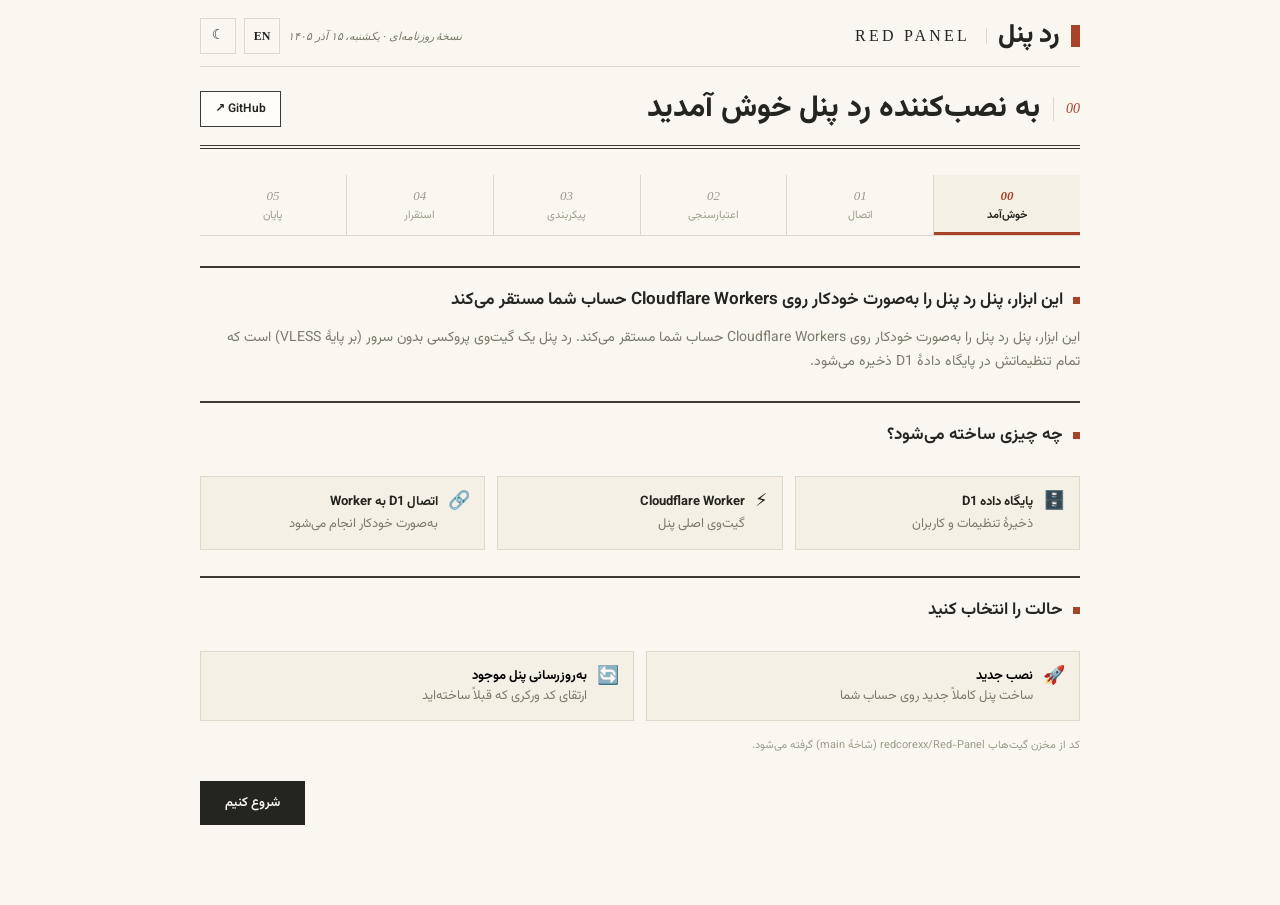
==== commit a0093173: "Revert BPB-style wizard (not wanted)" ====
--- a/docs/index.html
+++ b/docs/index.html
@@ -3,7 +3,7 @@
 <head>
 <meta charset="UTF-8">
 <meta name="viewport" content="width=device-width, initial-scale=1.0, viewport-fit=cover">
-<title>ویزارد رد پنل | Red Panel Wizard</title>
+<title>نصب‌کننده رد پنل | Red Panel Installer</title>
 <meta name="theme-color" content="#faf7f1">
 <style>
 @font-face {
@@ -24,505 +24,962 @@
   color-scheme: dark;
 }
 * { box-sizing:border-box; margin:0; padding:0; }
-body { background:var(--p-bg); color:var(--p-ink); font-family:'Vazirmatn',Tahoma,system-ui,sans-serif; min-height:100svh; line-height:1.7; }
+html { font-size:16px; }
+body {
+  background:var(--p-bg); color:var(--p-ink);
+  font-family:'Vazirmatn',Tahoma,system-ui,sans-serif;
+  min-height:100svh; line-height:1.7;
+}
 ::selection { background:var(--p-accent); color:var(--p-bg); }
-*::-webkit-scrollbar { width:8px; height:8px; } *::-webkit-scrollbar-thumb { background:var(--p-line); }
-button,input,select { font-family:inherit; }
-.app { width:min(660px,100% - 36px); margin-inline:auto; padding-bottom:70px; }
-.imprint { display:flex; justify-content:space-between; align-items:center; padding:16px 0 10px; border-bottom:1px solid var(--p-line); gap:10px; }
-.wordmark { display:inline-flex; align-items:center; gap:10px; font-size:24px; font-weight:800; line-height:1; }
+*::-webkit-scrollbar { width:8px; height:8px; }
+*::-webkit-scrollbar-thumb { background:var(--p-line); }
+button { font-family:inherit; cursor:pointer; }
+input, select { font-family:inherit; }
+
+.app { width:min(880px,100% - 40px); margin-inline:auto; padding-bottom:80px; }
+
+/* masthead */
+.imprint { display:flex; justify-content:space-between; align-items:center; padding:18px 0 12px; border-bottom:1px solid var(--p-line); gap:12px; }
+.wordmark { display:inline-flex; align-items:center; gap:11px; font-size:26px; font-weight:800; line-height:1; color:var(--p-ink); text-decoration:none; }
 .mark { display:inline-block; width:9px; height:22px; background:var(--p-accent); flex:none; }
-.wordmark-en { font-family:var(--p-serif); font-size:15px; font-weight:400; letter-spacing:.2em; padding-inline-start:14px; border-inline-start:1px solid var(--p-line); }
+.wordmark-en { font-family:var(--p-serif); font-size:16px; font-weight:400; letter-spacing:.2em; padding-inline-start:16px; border-inline-start:1px solid var(--p-line); }
 .edition { color:var(--p-muted); font-size:11px; font-family:var(--p-serif); font-style:italic; text-align:end; }
 .imprint-actions { display:flex; gap:8px; align-items:center; }
-.icon-btn { width:34px; height:34px; display:inline-flex; align-items:center; justify-content:center; border:1px solid var(--p-line); background:transparent; color:var(--p-ink); font-size:13px; transition:.18s; cursor:pointer; }
+.icon-btn { width:36px; height:36px; display:inline-flex; align-items:center; justify-content:center; border:1px solid var(--p-line); background:transparent; color:var(--p-ink); font-size:14px; transition:.18s; }
 .icon-btn:hover { color:var(--p-accent); background:var(--p-accent-soft); border-color:var(--p-accent); }
 .icon-btn.lang { font:600 12px var(--p-serif); }
-.pagebar { display:flex; justify-content:space-between; align-items:center; gap:16px; padding:18px 0 13px; border-bottom:4px double var(--p-strong-line); }
-.page-title { display:flex; align-items:center; gap:12px; min-width:0; }
-.page-title h1 { font-size:clamp(20px,3vw,27px); font-weight:750; line-height:1.45; }
+.pagebar { display:flex; justify-content:space-between; align-items:center; gap:18px; padding:20px 0 14px; border-bottom:4px double var(--p-strong-line); }
+.page-title { display:flex; align-items:center; gap:13px; min-width:0; }
+.page-title h1 { font-size:clamp(22px,3vw,30px); font-weight:750; line-height:1.45; }
 .sec-num { font-family:var(--p-serif); font-style:italic; font-size:14px; color:var(--p-accent); padding-inline-end:12px; border-inline-end:1px solid var(--p-line); flex:none; }
-a { color:var(--p-accent); text-underline-offset:4px; }
-.card { background:var(--p-raised); border:1px solid var(--p-line); margin-top:22px; }
-.card > .inner { padding:24px; }
-.steps-list { font-size:13px; color:var(--p-muted); }
-.steps-list li { margin-inline-start:18px; margin-bottom:6px; }
-.steps-list b { color:var(--p-ink); }
-label.f-label { display:block; font-size:12px; font-weight:600; color:var(--p-muted); margin:18px 0 6px; }
-input[type=text],input[type=password],select { width:100%; background:var(--p-raised); border:1px solid var(--p-line); color:var(--p-ink); padding:12px 14px; font-size:14px; outline:none; transition:.15s; }
-input:focus,select:focus { border-color:var(--p-accent); box-shadow:0 0 0 3px color-mix(in srgb,var(--p-accent) 16%,transparent); }
+
+/* steps strip */
+.steps { display:flex; gap:0; border-bottom:1px solid var(--p-line); margin-top:26px; overflow-x:auto; }
+.step-pill { flex:1; min-width:96px; padding:10px 8px; text-align:center; font-size:11px; color:var(--p-faint); border-inline-start:1px solid var(--p-line); }
+.step-pill:first-child { border-inline-start:0; }
+.step-pill .n { display:block; font-family:var(--p-serif); font-style:italic; font-size:13px; color:var(--p-faint); }
+.step-pill.on { color:var(--p-ink); font-weight:700; background:var(--p-surface); box-shadow:inset 0 -3px 0 var(--p-accent); }
+.step-pill.on .n { color:var(--p-accent); }
+.step-pill.done { color:var(--p-muted); }
+.step-pill.done .n { color:var(--p-green); }
+
+/* sections */
+main { padding-top:30px; }
+.section-heading { display:flex; justify-content:space-between; align-items:center; gap:16px; border-top:2px solid var(--p-strong-line); padding:18px 0 12px; margin-top:26px; }
+.section-heading:first-child { margin-top:0; }
+.section-heading h2 { display:flex; align-items:center; gap:10px; font-size:17px; font-weight:650; }
+.section-heading h2::before { content:""; width:7px; height:7px; background:var(--p-accent); flex:none; }
+.card { background:var(--p-raised); border:1px solid var(--p-line); padding:22px; margin-top:14px; }
+.card.flat { background:transparent; }
+.muted { color:var(--p-muted); font-size:13px; }
+.small { font-size:12px; }
+.serif { font-family:var(--p-serif); }
+
+/* feature list */
+.feat-grid { display:grid; grid-template-columns:repeat(auto-fit,minmax(220px,1fr)); gap:12px; margin-top:14px; }
+.feat { display:flex; gap:10px; align-items:flex-start; background:var(--p-surface); border:1px solid var(--p-line); padding:14px; font-size:13px; }
+.feat b { display:block; font-size:13px; }
+.feat .em { font-size:18px; line-height:1.3; }
+
+/* forms */
+label.f-label { display:block; font-size:12px; font-weight:600; color:var(--p-muted); margin:16px 0 6px; }
+input[type=text], input[type=password], select {
+  width:100%; background:var(--p-raised); border:1px solid var(--p-line); color:var(--p-ink);
+  padding:11px 14px; font-size:14px; outline:none; transition:.15s;
+}
+input:focus, select:focus { border-color:var(--p-accent); box-shadow:0 0 0 3px color-mix(in srgb,var(--p-accent) 16%,transparent); }
 input::placeholder { color:var(--p-faint); }
 .inp-wrap { position:relative; }
-.eye { position:absolute; inset-inline-end:8px; top:50%; transform:translateY(-50%); border:0; background:none; color:var(--p-muted); cursor:pointer; font-size:14px; }
-.btn { display:inline-flex; align-items:center; justify-content:center; gap:8px; border:1px solid var(--p-strong-line); background:var(--p-raised); color:var(--p-ink); padding:11px 26px; font-size:13px; font-weight:600; transition:.18s; cursor:pointer; text-decoration:none; }
+.inp-wrap .side-btn { position:absolute; inset-inline-end:6px; top:50%; transform:translateY(-50%); border:0; background:transparent; color:var(--p-muted); font-size:12px; padding:6px 8px; }
+.inp-wrap .side-btn:hover { color:var(--p-accent); }
+.row { display:flex; gap:10px; flex-wrap:wrap; align-items:center; }
+.hint { font-size:11px; color:var(--p-faint); margin-top:6px; }
+
+/* buttons */
+.btn { display:inline-flex; align-items:center; justify-content:center; gap:8px; border:1px solid var(--p-strong-line); background:var(--p-raised); color:var(--p-ink); padding:11px 24px; font-size:13px; font-weight:600; transition:.18s; text-decoration:none; }
 .btn:hover { background:var(--p-surface); }
 .btn-primary { background:var(--p-ink); color:var(--p-bg); border-color:var(--p-ink); }
 .btn-primary:hover { background:var(--p-accent); border-color:var(--p-accent); color:#fff; }
 html[data-mode=dark] .btn-primary:hover { color:var(--p-bg); }
+.btn-danger { border-color:var(--p-red); color:var(--p-red); }
 .btn-sm { padding:7px 14px; font-size:12px; }
-.btn[disabled] { opacity:.45; pointer-events:none; }
-.center { display:flex; justify-content:center; }
-.logbox { background:var(--p-surface); border-top:1px solid var(--p-line); max-height:210px; overflow-y:auto; }
-.logbox .lrow { display:flex; gap:10px; padding:9px 16px; font-size:12px; border-bottom:1px solid var(--p-line); align-items:flex-start; }
-.logbox .lrow:last-child { border-bottom:0; }
-.logbox .ico { width:18px; height:18px; flex:none; display:inline-flex; align-items:center; justify-content:center; border:1px solid var(--p-line); font-size:10px; color:var(--p-muted); margin-top:2px; }
-.logbox .lrow.ok .ico { color:var(--p-green); border-color:var(--p-green); }
-.logbox .lrow.err .ico { color:var(--p-red); border-color:var(--p-red); }
-.logbox .lrow.run .ico { color:var(--p-amber); border-color:var(--p-amber); animation:pl 1s infinite alternate; }
-@keyframes pl { to { opacity:.3; } }
-.logbox .msg { overflow-wrap:anywhere; }
-.logbox .dt { color:var(--p-faint); font-size:10px; direction:ltr; unicode-bidi:plaintext; }
-.result { margin-top:22px; }
-.result .big { display:block; background:var(--p-surface); border:1px solid var(--p-strong-line); outline:1px solid var(--p-line); outline-offset:4px; padding:18px; text-align:center; }
-.result .big a { font-weight:700; direction:ltr; unicode-bidi:embed; word-break:break-all; font-size:14px; }
-.kv { display:flex; justify-content:space-between; align-items:center; gap:10px; padding:10px 2px; border-bottom:1px solid var(--p-line); font-size:13px; flex-wrap:wrap; }
+.btn[disabled] { opacity:.5; pointer-events:none; }
+.actions { display:flex; justify-content:space-between; gap:12px; margin-top:26px; flex-wrap:wrap; }
+
+/* code block */
+.codebox { position:relative; margin-top:10px; }
+.codebox pre { background:var(--p-surface); border:1px solid var(--p-line); padding:14px; font:11px/1.7 ui-monospace,Menlo,monospace; direction:ltr; text-align:left; max-height:220px; overflow:auto; white-space:pre; color:var(--p-ink); }
+.codebox .copy { position:absolute; top:8px; inset-inline-end:8px; }
+
+/* progress log */
+.plog { margin-top:14px; }
+.plog-item { display:flex; gap:12px; align-items:flex-start; padding:12px 4px; border-bottom:1px solid var(--p-line); font-size:13px; }
+.plog-item:last-child { border-bottom:0; }
+.plog-ico { width:22px; height:22px; flex:none; display:inline-flex; align-items:center; justify-content:center; border:1px solid var(--p-line); font-size:12px; color:var(--p-muted); }
+.plog-item.ok .plog-ico { border-color:var(--p-green); color:var(--p-green); }
+.plog-item.err .plog-ico { border-color:var(--p-red); color:var(--p-red); }
+.plog-item.run .plog-ico { border-color:var(--p-amber); color:var(--p-amber); animation:pulse 1s infinite alternate; }
+@keyframes pulse { to { opacity:.35; } }
+.plog-item .t { font-weight:600; }
+.plog-item .d { color:var(--p-muted); font-size:11px; direction:ltr; text-align:start; unicode-bidi:plaintext; overflow-wrap:anywhere; }
+
+/* success */
+.big-url { display:block; background:var(--p-surface); border:1px solid var(--p-strong-line); outline:1px solid var(--p-line); outline-offset:4px; padding:20px; text-align:center; margin-top:14px; }
+.big-url a { color:var(--p-accent); font-weight:700; font-size:15px; direction:ltr; unicode-bidi:embed; word-break:break-all; text-underline-offset:5px; }
+.kv { display:flex; justify-content:space-between; gap:10px; padding:10px 0; border-bottom:1px solid var(--p-line); font-size:13px; }
 .kv:last-child { border-bottom:0; }
-.kv b { direction:ltr; unicode-bidi:embed; font-family:ui-monospace,monospace; font-size:12px; word-break:break-all; }
-.notice { border:1px solid var(--p-line); border-inline-start:3px solid var(--p-amber); background:var(--p-surface); padding:11px 14px; font-size:12px; margin-top:14px; }
+.kv b { direction:ltr; unicode-bidi:embed; font-family:ui-monospace,monospace; font-size:12px; }
+
+/* notice */
+.notice { border:1px solid var(--p-line); border-inline-start:3px solid var(--p-amber); background:var(--p-surface); padding:12px 14px; font-size:12px; margin-top:14px; }
 .notice.red { border-inline-start-color:var(--p-red); }
 .notice.green { border-inline-start-color:var(--p-green); }
-.panels { margin-top:26px; }
-.p-item { display:flex; justify-content:space-between; align-items:center; gap:10px; padding:12px 14px; border:1px solid var(--p-line); background:var(--p-surface); margin-top:8px; font-size:12px; flex-wrap:wrap; }
-.p-item .nm { font-weight:700; font-size:13px; }
-.p-item .ur { direction:ltr; unicode-bidi:embed; word-break:break-all; }
-.row { display:flex; gap:8px; flex-wrap:wrap; }
-.section-heading { display:flex; justify-content:space-between; align-items:center; gap:16px; border-top:2px solid var(--p-strong-line); padding:16px 0 10px; margin-top:28px; }
-.section-heading h2 { display:flex; align-items:center; gap:10px; font-size:16px; font-weight:650; }
-.section-heading h2::before { content:""; width:7px; height:7px; background:var(--p-accent); flex:none; }
+
+/* saved panels */
+.panel-item { display:flex; justify-content:space-between; align-items:center; gap:10px; padding:12px; border:1px solid var(--p-line); background:var(--p-surface); margin-top:8px; font-size:12px; flex-wrap:wrap; }
+.panel-item .nm { font-weight:700; font-size:13px; }
+.panel-item a { color:var(--p-accent); direction:ltr; unicode-bidi:embed; }
+
+/* perm table */
+.perms { width:100%; border-collapse:collapse; margin-top:12px; font-size:12px; }
+.perms td, .perms th { border:1px solid var(--p-line); padding:9px 12px; text-align:start; }
+.perms th { background:var(--p-surface); font-size:11px; color:var(--p-muted); font-weight:600; }
+.ltr { direction:ltr; text-align:left; unicode-bidi:embed; }
+.mt { margin-top:16px; }
 .hidden { display:none !important; }
-.muted { color:var(--p-muted); }
-@media (max-width:560px){ .wordmark{font-size:20px;} .wordmark-en{font-size:12px;padding-inline-start:10px;} .edition{display:none;} .card>.inner{padding:18px;} }
+@media (max-width:640px){
+  .wordmark { font-size:21px; }
+  .wordmark-en { font-size:12px; padding-inline-start:10px; }
+  .edition { display:none; }
+  .card { padding:16px; }
+}
 </style>
 </head>
 <body>
 <div class="app">
   <header>
     <div class="imprint">
-      <span class="wordmark"><span class="mark"></span><span>رد پنل</span><span class="wordmark-en">RED PANEL</span></span>
+      <span class="wordmark">
+        <span class="mark"></span>
+        <span>رد پنل</span>
+        <span class="wordmark-en">RED PANEL</span>
+      </span>
       <div class="imprint-actions">
         <span class="edition" id="edition"></span>
         <button class="icon-btn lang" id="btn-lang" onclick="toggleLang()">EN</button>
-        <button class="icon-btn" id="btn-theme" onclick="toggleTheme()">☾</button>
-        <a class="icon-btn" href="https://github.com/redcorexx/Red-Panel" target="_blank" rel="noopener" title="GitHub">↗</a>
+        <button class="icon-btn" id="btn-theme" onclick="toggleTheme()" title="Theme">☾</button>
       </div>
     </div>
     <div class="pagebar">
-      <div class="page-title"><span class="sec-num">01</span><h1 id="wz-title">ویزارد نصب</h1></div>
+      <div class="page-title">
+        <span class="sec-num" id="sec-num">00</span>
+        <h1 id="page-title">نصب‌کننده</h1>
+      </div>
+      <a class="btn btn-sm" href="https://github.com/redcorexx/Red-Panel" target="_blank" rel="noopener">GitHub ↗</a>
     </div>
+    <div class="steps" id="steps"></div>
   </header>
 
-  <div class="card">
-    <div class="inner">
-      <p class="muted" id="wz-sub" style="font-size:13px;margin-bottom:12px"></p>
-      <ol class="steps-list" id="wz-steps"></ol>
-
-      <label class="f-label" id="lb-token">توکن API کلودفلر</label>
-      <div class="inp-wrap">
-        <input type="password" id="in-token" dir="ltr" autocomplete="off">
-        <button class="eye" onclick="toggleEye()">👁</button>
-      </div>
-
-      <label class="f-label" id="lb-method">روش نصب</label>
-      <select id="in-method">
-        <option value="workers">Cloudflare Workers</option>
-        <option value="pages">Cloudflare Pages</option>
-      </select>
-
-      <label class="f-label hidden" id="lb-account-wrap" style="display:none">حساب</label>
-      <select id="in-account" class="hidden"></select>
-
-      <div class="center" style="margin-top:22px">
-        <button class="btn btn-primary" id="btn-install" onclick="doInstall()">☁ <span id="btn-install-txt"></span></button>
-      </div>
-      <div id="conn-notice" class="notice hidden"></div>
-    </div>
-    <div class="logbox" id="logbox">
-      <div class="lrow"><span class="ico">•</span><span class="msg" id="standby-msg"></span></div>
-    </div>
-  </div>
-
-  <div class="result hidden" id="result"></div>
-
-  <div class="panels" id="panels"></div>
+  <main id="main"></main>
 </div>
 
 <script>
-/* ================= RED PANEL WIZARD ================= */
+/* ================= RED PANEL INSTALLER ================= */
 const REPO = 'redcorexx/Red-Panel';
 const CF_API = 'https://api.cloudflare.com/client/v4';
-const LS_PANELS = 'redpanel_wizard_panels';
-const LS_LANG = 'redpanel_wizard_lang';
-const LS_THEME = 'redpanel_wizard_theme';
-const BACKEND = !!document.querySelector('meta[name="wizard-backend"]');
-
-const state = { token:'', accounts:[], accountId:'', proxyUrl:'', busy:false };
-
+const LS_PANELS = 'redpanel_installer_panels';
+const LS_LANG = 'redpanel_installer_lang';
+const LS_THEME = 'redpanel_installer_theme';
+
+const PROXY_CODE = `export default {
+  async fetch(request) {
+    const url = new URL(request.url);
+    if (url.pathname === '/health') return json({ ok: true, service: 'redpanel-proxy' });
+    if (request.method === 'OPTIONS') return new Response(null, { headers: corsH() });
+    const target = url.searchParams.get('url');
+    if (!target) return json({ error: 'missing ?url=' }, 400);
+    let t; try { t = new URL(target); } catch { return json({ error: 'bad url' }, 400); }
+    const allowed = ['api.cloudflare.com','raw.githubusercontent.com','cdn.jsdelivr.net','api.github.com'];
+    if (!allowed.includes(t.hostname)) return json({ error: 'host not allowed' }, 403);
+    const headers = new Headers(request.headers);
+    headers.delete('host'); headers.delete('origin'); headers.delete('referer');
+    const init = { method: request.method, headers, duplex: 'half' };
+    if (request.method !== 'GET' && request.method !== 'HEAD') init.body = request.body;
+    const res = await fetch(target, init);
+    const rh = new Headers(res.headers);
+    for (const [k, v] of Object.entries(corsH())) rh.set(k, v);
+    return new Response(res.body, { status: res.status, headers: rh });
+  }
+};
+function corsH() {
+  return {
+    'Access-Control-Allow-Origin': '*',
+    'Access-Control-Allow-Methods': 'GET, POST, PUT, DELETE, OPTIONS',
+    'Access-Control-Allow-Headers': '*',
+    'Access-Control-Max-Age': '86400'
+  };
+}
+function json(obj, status = 200) {
+  return new Response(JSON.stringify(obj), {
+    status,
+    headers: Object.assign({ 'Content-Type': 'application/json' }, corsH())
+  });
+}`;
+
+const state = {
+  mode: 'install',          // install | update
+  step: 0,
+  proxyUrl: '',
+  directOk: false,
+  apiToken: '',
+  accounts: [],
+  accountId: '',
+  accountName: '',
+  workerName: '',
+  password: '',
+  tgToken: '',
+  tgAdminId: '',
+  dbId: '',
+  dbName: '',
+  workerCode: '',
+  workerVersion: '',
+  deployUrl: '',
+  existingBindings: null,
+};
+
+/* ---------------- i18n ---------------- */
 const I18N = {
   fa: {
-    title:'ویزارد نصب', sub:'نصب خودکار رد پنل روی حساب کلودفلر شما — بدون خطا، در چند ثانیه',
-    steps:[ '<a href="https://dash.cloudflare.com/sign-up" target="_blank">ثبت‌نام</a> و تأیید حساب کلودفلر.',
-      '<a href="https://dash.cloudflare.com/profile/api-tokens/create" target="_blank">ساخت توکن</a> با دسترسی‌های <b>Account Settings: Read</b>، <b>Workers Scripts: Edit</b>، <b>D1: Edit</b> و <b>Pages: Edit</b> — سپس کپی کنید.',
-      'توکن را اینجا بچسبانید، روش نصب را انتخاب و دکمهٔ <b>نصب</b> را بزنید.',
-      'بعد از نصب، <b>لینک خصوصی</b> می‌گیرید که نصب/به‌روزرسانی یک‌کلیک را برای همیشه ممکن می‌کند.' ],
-    token:'توکن API کلودفلر', method:'روش نصب', install:'نصب', standby:'آماده به کار',
-    needProxy:'مرورگر به API کلودفلر دسترسی مستقیم ندارد. لطفاً <b>پروکسی شخصی</b> بسازید (لینک راهنما پایین همین صفحه) و آدرسش را در فیلد پروکسی وارد کنید.',
-    proxyField:'آدرس ورکر پروکسی (اختیاری)',
-    validating:'بررسی توکن…', accounts:'حساب',
-    stFetch:'دریافت کد رد پنل از مخزن', stD1:'ساخت پایگاه دادهٔ D1', stInject:'تزریق تنظیمات',
-    stUpW:'استقرار روی Workers', stUpP:'استقرار روی Pages', stUrl:'ساخت آدرس پنل', stLink:'ساخت لینک خصوصی',
-    done:'پنل شما آماده است!', updateDone:'به‌روزرسانی کامل شد!',
-    panelUrl:'آدرس داشبورد', password:'رمز عبور', privLink:'لینک خصوصی (یک‌کلیک)', privateNote:'این لینک را privately نگه دارید — شامل رمز شماست.',
-    copy:'کپی', copied:'کپی شد', open:'باز کردن ↗', save:'ذخیره در مرورگر',
-    savedTitle:'پنل‌های این مرورگر', updateBtn:'به‌روزرسانی',
-    errToken:'توکن معتبر نیست یا دسترسی‌ها کافی نیست', errFetch:'دریافت کد ناموفق بود', errD1:'ساخت D1 ناموفق بود',
-    errDeploy:'استقرار ناموفق بود', errNet:'خطای شبکه', errAccounts:'حسابی پیدا نشد (دسترسی Account Settings: Read)',
-    errNoProxy:'برای استفاده از نسخهٔ Pages-میزبانی‌شده، پروکسی لازم است',
-    proxyGuide:'راهنمای پروکسی: کد <b>proxy/worker.js</b> مخزن را در یک Worker جدید کپی/Deploy کنید و آدرسش را وارد کنید.',
-    editionPrefix:'ویرایش روزنامه‌ای · ',
-    workers:'Cloudflare Workers', pages:'Cloudflare Pages',
-    oneClick:'نصب یک‌کلیک',
+    steps: ['خوش‌آمد', 'اتصال', 'اعتبارسنجی', 'پیکربندی', 'استقرار', 'پایان'],
+    titles: ['به نصب‌کننده رد پنل خوش آمدید','برقراری اتصال', 'اعتبارسنجی توکن', 'پیکربندی استقرار', 'در حال استقرار…', 'استقرار کامل شد'],
+    titlesUpdate: ['به نصب‌کننده رد پنل خوش آمدید','برقراری اتصال', 'اعتبارسنجی توکن', 'پیکربندی به‌روزرسانی', 'در حال به‌روزرسانی…', 'به‌روزرسانی کامل شد'],
+    welcomeDesc: 'این ابزار، پنل رد پنل را به‌صورت خودکار روی Cloudflare Workers حساب شما مستقر می‌کند. رد پنل یک گیت‌وی پروکسی بدون سرور (بر پایهٔ VLESS) است که تمام تنظیماتش در پایگاه دادهٔ D1 ذخیره می‌شود.',
+    whatBuilt: 'چه چیزی ساخته می‌شود؟',
+    featD1: 'پایگاه داده D1', featD1d: 'ذخیرهٔ تنظیمات و کاربران',
+    featW: 'Cloudflare Worker', featWd: 'گیت‌وی اصلی پنل',
+    featB: 'اتصال D1 به Worker', featBd: 'به‌صورت خودکار انجام می‌شود',
+    modes: 'حالت را انتخاب کنید',
+    modeInstall: 'نصب جدید', modeInstallD: 'ساخت پنل کاملاً جدید روی حساب شما',
+    modeUpdate: 'به‌روزرسانی پنل موجود', modeUpdateD: 'ارتقای کد ورکری که قبلاً ساخته‌اید',
+    savedPanels: 'پنل‌های ذخیره‌شده در این مرورگر',
+    permTitle: 'دسترسی‌های لازم برای ساخت توکن',
+    permTbl: ['منبع', 'سطح', 'کاربرد'],
+    perm1: ['Account Settings', 'Read', 'شناسایی حساب'],
+    perm2: ['Workers Scripts', 'Edit', 'استقرار ورکر'],
+    perm3: ['D1', 'Edit', 'ساخت پایگاه داده'],
+    makeToken: 'ساخت توکن در داشبورد کلودفلر ↗',
+    tokenGuide: 'آموزش ساخت توکن: در داشبورد کلودفلر به <b>My Profile ← API Tokens</b> بروید، روی <b>Create Token</b> بزنید، گزینهٔ <b>Create Custom Token</b> را انتخاب و دسترسی‌های بالا را اضافه کنید.',
+    next: 'ادامه', back: 'بازگشت', start: 'شروع کنیم',
+    connIntro: 'مرورگرها اجازهٔ تماس مستقیم با API کلودفلر را نمی‌دهند (محدودیت CORS). برای همین یک <b>پروکسی کوچک و رایگان</b> روی حساب خودتان می‌سازیم — کمتر از یک دقیقه طول می‌کشد و فقط برای همین نصب استفاده می‌شود.',
+    connTest: 'ابتدا اتصال مستقیم آزمایش می‌شود…',
+    connDirectOk: 'اتصال مستقیم برقرار است! نیازی به پروکسی نیست.',
+    connNeedProxy: 'اتصال مستقیم ممکن نیست. مراحل زیر پروکسی شخصی شما را می‌سازد:',
+    proxyStep1: '<b>۱.</b> روی دکمهٔ زیر بزنید تا صفحهٔ ساخت Worker در داشبورد کلودفلر باز شود:',
+    openWorker: 'باز کردن داشبورد کلودفلر ↗',
+    proxyStep2: '<b>۲.</b> یک نام دلخواه بگذارید (مثلاً <span class="ltr">redpanel-proxy</span>)، گزینهٔ <span class="ltr">Hello World</span> را انتخاب و <b>Deploy</b> کنید، سپس <b>Edit code</b> را بزنید.',
+    proxyStep3: '<b>۳.</b> کد پیش‌فرض را کامل پاک کنید و کد زیر را جایگزین آن کنید و دوباره <b>Deploy</b> بزنید:',
+    copy: 'کپی', copied: 'کپی شد!',
+    proxyStep4: '<b>۴.</b> آدرس ورکر پروکسی را اینجا وارد کنید:',
+    proxyPh: 'https://redpanel-proxy.YOUR-NAME.workers.dev',
+    proxyVerify: 'بررسی اتصال پروکسی',
+    proxyOk: 'پروکسی متصل و آماده است.',
+    proxyFail: 'پروکسی پاسخ نداد. مطمئن شوید Deploy شده و آدرس درست است.',
+    secNote: 'این پروکسی فقط درخواست‌ها را به دامنه‌های مجاز (کلودفلر و گیت‌هاب) عبور می‌دهد. کدش را می‌توانید بازبینی کنید.',
+    tokenLbl: 'توکن API کلودفلر',
+    tokenPh: 'توکن را اینجا جای‌گذاری کنید',
+    validate: 'اعتبارسنجی',
+    validating: 'در حال بررسی…',
+    tokenOk: 'توکن معتبر است.',
+    tokenBad: 'توکن معتبر نیست یا دسترسی‌ها کافی نیست.',
+    accountLbl: 'حساب را انتخاب کنید',
+    noAccount: 'حسابی پیدا نشد. دسترسی Account Settings: Read را بررسی کنید.',
+    workerNameLbl: 'نام ورکر',
+    workerNameHint: 'فقط حروف کوچک انگلیسی، عدد و خط تیره',
+    passLbl: 'رمز عبور پنل',
+    passHint: 'این رمز ورود داشبورد شماست — آن را ذخیره کنید',
+    regen: 'تولید دوباره', show: 'نمایش', hide: 'مخفی',
+    advTg: 'ربات تلگرام (اختیاری)',
+    tgTokenLbl: 'توکن ربات تلگرام',
+    tgAdminLbl: 'آیدی عددی ادمین تلگرام',
+    deployIntro: 'همه‌چیز آماده است. فرآیند استقرار به‌صورت خودکار انجام می‌شود:',
+    deployStart: 'شروع استقرار',
+    updateIntro: 'کد ورکر به آخرین نسخهٔ مخزن به‌روزرسانی می‌شود. تنظیمات و پایگاه دادهٔ شما دست نمی‌خورد.',
+    updateWorkerLbl: 'نام ورکر موجود',
+    updateStart: 'شروع به‌روزرسانی',
+    stFetch: 'دریافت کد ورکر از مخزن',
+    stD1: 'ساخت پایگاه دادهٔ D1',
+    stD1Found: 'پایگاه دادهٔ موجود پیدا شد',
+    stInject: 'تزریق تنظیمات به کد',
+    stUpload: 'بارگذاری و استقرار ورکر',
+    stBindings: 'بازیابی اتصال‌های موجود',
+    stUrl: 'ساخت آدرس پنل',
+    stDone: 'پایان',
+    errGeneric: 'خطا رخ داد',
+    errToken: 'خطا در اعتبارسنجی توکن',
+    errFetch: 'دریافت کد ورکر ناموفق بود',
+    errD1: 'ساخت پایگاه داده ناموفق بود',
+    errDeploy: 'استقرار ورکر ناموفق بود',
+    errNoBindings: 'ورکر پیدا شد ولی اتصال D1 نداشت؛ نام ورکر را بررسی کنید',
+    successTitle: 'پنل شما آماده است!',
+    successDesc: 'با دکمهٔ زیر وارد داشبورد شوید. رمز عبور شما:',
+    openPanel: 'ورود به داشبورد ↗',
+    panelUrl: 'آدرس پنل',
+    subUrl: 'آدرس سابسکریپشن',
+    savePanel: 'ذخیره در این مرورگر',
+    saved: 'ذخیره شد',
+    warnNoSubdomain: 'حساب شما ساب‌دامین workers.dev ندارد. از داشبورد کلودفلر فعالش کنید (Workers ← Workers Subdomain).',
+    updateSuccessTitle: 'به‌روزرسانی کامل شد!',
+    updateSuccessDesc: 'ورکر شما به آخرین نسخه ارتقا یافت. آدرس پنل تغییر نکرده است.',
+    again: 'نصب جدید', updateAgain: 'به‌روزرسانی دوباره',
+    editionPrefix: 'نسخهٔ روزنامه‌ای · ',
+    errNet: 'خطای شبکه در ارتباط با پروکسی',
+    checkingDirect: 'آزمایش اتصال مستقیم به کلودفلر…',
+    tokenHelp: 'توکن خود را نسازیده‌اید؟ بخش «دسترسی‌های لازم» در صفحهٔ قبل را ببینید.',
+    proxyOrDirect: 'پروکسی یا اتصال مستقیم',
+    required: 'این فیلد لازم است',
+    workerNameBad: 'نام ورکر فقط می‌تواند حروف کوچک، عدد و خط تیره باشد',
+    fetchNote: 'کد از مخزن گیت‌هاب <span class="ltr">redcorexx/Red-Panel</span> (شاخهٔ main) گرفته می‌شود.',
+    versionLbl: 'نسخهٔ در حال نصب',
   },
   en: {
-    title:'Install Wizard', sub:'Automatic Red Panel deployment on your Cloudflare account — no mistakes, in seconds',
-    steps:[ '<a href="https://dash.cloudflare.com/sign-up" target="_blank">Sign up</a> and verify a Cloudflare account.',
-      '<a href="https://dash.cloudflare.com/profile/api-tokens/create" target="_blank">Create a token</a> with <b>Account Settings: Read</b>, <b>Workers Scripts: Edit</b>, <b>D1: Edit</b>, <b>Pages: Edit</b> — then copy it.',
-      'Paste it here, choose the installation method and press <b>Install</b>.',
-      'After installation you get a <b>Private Link</b> that enables one-click install/update forever.' ],
-    token:'Cloudflare API token', method:'Installation method', install:'Install', standby:'Standby',
-    needProxy:'The browser cannot reach the Cloudflare API directly. Build a <b>personal proxy</b> (guide below) and paste its URL in the proxy field.',
-    proxyField:'Proxy worker URL (optional)',
-    validating:'Validating…', accounts:'Account',
-    stFetch:'Fetching Red Panel code from repository', stD1:'Creating D1 database', stInject:'Injecting configuration',
-    stUpW:'Deploying to Workers', stUpP:'Deploying to Pages', stUrl:'Building panel URL', stLink:'Creating private link',
-    done:'Your panel is ready!', updateDone:'Update complete!',
-    panelUrl:'Dashboard URL', password:'Password', privLink:'Private link (one-click)', privateNote:'Keep this link private — it contains your password.',
-    copy:'Copy', copied:'Copied', open:'Open ↗', save:'Save in browser',
-    savedTitle:'Panels in this browser', updateBtn:'Update',
-    errToken:'Invalid token or insufficient permissions', errFetch:'Failed to fetch code', errD1:'Failed to create D1',
-    errDeploy:'Deployment failed', errNet:'Network error', errAccounts:'No accounts found (Account Settings: Read)',
-    errNoProxy:'The hosted Pages edition needs a proxy worker',
-    proxyGuide:'Proxy guide: copy <b>proxy/worker.js</b> from the repository into a new Worker, deploy it, and paste its URL.',
-    editionPrefix:'Newspaper Edition · ',
-    workers:'Cloudflare Workers', pages:'Cloudflare Pages',
-    oneClick:'One-click install',
+    steps: ['Welcome','Connection','Credentials','Configure','Deploy','Done'],
+    titles: ['Welcome to the Red Panel Installer','Establish Connection','Validate Token','Deployment Config','Deploying…','Deployment Complete'],
+    titlesUpdate: ['Welcome to the Red Panel Installer','Establish Connection','Validate Token','Update Config','Updating…','Update Complete'],
+    welcomeDesc: 'This tool automatically deploys Red Panel to Cloudflare Workers on your account. Red Panel is a serverless proxy gateway (VLESS-based) that stores all configuration in a D1 database.',
+    whatBuilt: 'What will be created?',
+    featD1: 'D1 Database', featD1d: 'Stores settings & users',
+    featW: 'Cloudflare Worker', featWd: 'The main panel gateway',
+    featB: 'D1 → Worker binding', featBd: 'Done automatically',
+    modes: 'Choose a mode',
+    modeInstall: 'Fresh install', modeInstallD: 'Build a brand-new panel on your account',
+    modeUpdate: 'Update existing panel', modeUpdateD: 'Upgrade a worker you already deployed',
+    savedPanels: 'Panels saved in this browser',
+    permTitle: 'Required token permissions',
+    permTbl: ['Resource','Level','Purpose'],
+    perm1: ['Account Settings','Read','Identify account'],
+    perm2: ['Workers Scripts','Edit','Deploy worker'],
+    perm3: ['D1','Edit','Create database'],
+    makeToken: 'Create token in Cloudflare dashboard ↗',
+    tokenGuide: 'How to create a token: in the Cloudflare dashboard go to <b>My Profile → API Tokens</b>, click <b>Create Token</b>, choose <b>Create Custom Token</b> and add the permissions above.',
+    next: 'Next', back: 'Back', start: 'Let’s start',
+    connIntro: 'Browsers cannot call the Cloudflare API directly (CORS restriction). So we create a tiny <b>free proxy</b> on your own account — it takes under a minute and is only used for this installation.',
+    connTest: 'Testing direct connection first…',
+    connDirectOk: 'Direct connection works! No proxy needed.',
+    connNeedProxy: 'Direct connection is not possible. The steps below build your personal proxy:',
+    proxyStep1: '<b>1.</b> Click the button below to open Worker creation in the Cloudflare dashboard:',
+    openWorker: 'Open Cloudflare dashboard ↗',
+    proxyStep2: '<b>2.</b> Pick any name (e.g. <span class="ltr">redpanel-proxy</span>), choose the <span class="ltr">Hello World</span> template, click <b>Deploy</b>, then <b>Edit code</b>.',
+    proxyStep3: '<b>3.</b> Delete the default code entirely, paste this instead and <b>Deploy</b> again:',
+    copy: 'Copy', copied: 'Copied!',
+    proxyStep4: '<b>4.</b> Paste your proxy worker URL here:',
+    proxyPh: 'https://redpanel-proxy.YOUR-NAME.workers.dev',
+    proxyVerify: 'Verify proxy connection',
+    proxyOk: 'Proxy connected and ready.',
+    proxyFail: 'Proxy did not respond. Make sure it is deployed and the URL is correct.',
+    secNote: 'This proxy only forwards requests to allowed domains (Cloudflare & GitHub). You can review its code above.',
+    tokenLbl: 'Cloudflare API token',
+    tokenPh: 'Paste your token here',
+    validate: 'Validate',
+    validating: 'Checking…',
+    tokenOk: 'Token is valid.',
+    tokenBad: 'Token is invalid or permissions are insufficient.',
+    accountLbl: 'Select your account',
+    noAccount: 'No accounts found. Check the Account Settings: Read permission.',
+    workerNameLbl: 'Worker name',
+    workerNameHint: 'Lowercase letters, digits and dashes only',
+    passLbl: 'Panel password',
+    passHint: 'This is your dashboard login password — save it somewhere safe',
+    regen: 'Regenerate', show: 'Show', hide: 'Hide',
+    advTg: 'Telegram bot (optional)',
+    tgTokenLbl: 'Telegram bot token',
+    tgAdminLbl: 'Telegram admin numeric ID',
+    deployIntro: 'Everything is ready. Deployment runs automatically:',
+    deployStart: 'Start deployment',
+    updateIntro: 'Your worker code will be updated to the latest version from the repository. Your settings and database stay untouched.',
+    updateWorkerLbl: 'Existing worker name',
+    updateStart: 'Start update',
+    stFetch: 'Fetching worker code from repository',
+    stD1: 'Creating D1 database',
+    stD1Found: 'Found existing database',
+    stInject: 'Injecting configuration into code',
+    stUpload: 'Uploading & deploying worker',
+    stBindings: 'Restoring existing bindings',
+    stUrl: 'Building panel URL',
+    stDone: 'Finished',
+    errGeneric: 'An error occurred',
+    errToken: 'Token validation failed',
+    errFetch: 'Failed to fetch worker code',
+    errD1: 'Failed to create database',
+    errDeploy: 'Failed to deploy worker',
+    errNoBindings: 'Worker found but has no D1 binding; check the worker name',
+    successTitle: 'Your panel is ready!',
+    successDesc: 'Open your dashboard with the button below. Your password:',
+    openPanel: 'Open dashboard ↗',
+    panelUrl: 'Panel URL',
+    subUrl: 'Subscription URL',
+    savePanel: 'Save in this browser',
+    saved: 'Saved',
+    warnNoSubdomain: 'Your account has no workers.dev subdomain. Enable it in the Cloudflare dashboard (Workers → Workers Subdomain).',
+    updateSuccessTitle: 'Update complete!',
+    updateSuccessDesc: 'Your worker was upgraded to the latest version. The panel URL is unchanged.',
+    again: 'New install', updateAgain: 'Update again',
+    editionPrefix: 'Newspaper Edition · ',
+    errNet: 'Network error talking to the proxy',
+    checkingDirect: 'Testing direct connection to Cloudflare…',
+    tokenHelp: 'No token yet? See “Required token permissions” on the previous page.',
+    proxyOrDirect: 'Proxy or direct connection',
+    required: 'This field is required',
+    workerNameBad: 'Worker name may only contain lowercase letters, digits and dashes',
+    fetchNote: 'Code is pulled from the <span class="ltr">redcorexx/Red-Panel</span> GitHub repository (main branch).',
+    versionLbl: 'Version being installed',
   }
 };
 let lang = localStorage.getItem(LS_LANG) || 'fa';
-function t(k){ return (I18N[lang]||{})[k] ?? I18N.fa[k] ?? k; }
-function esc(s){ return String(s).replace(/[&<>"']/g,c=>({'&':'&amp;','<':'&lt;','>':'&gt;','"':'&quot;',"'":'&#39;'}[c])); }
-
+function t(k){ return (I18N[lang] && I18N[lang][k]) || I18N.fa[k] || k; }
+function esc(s){ return String(s).replace(/[&<>"']/g, c => ({'&':'&amp;','<':'&lt;','>':'&gt;','"':'&quot;',"'":'&#39;'}[c])); }
+
+/* ---------------- theme & lang ---------------- */
 function applyMeta(){
-  document.documentElement.lang = lang; document.documentElement.dir = lang==='fa'?'rtl':'ltr';
-  document.getElementById('btn-lang').textContent = lang==='fa'?'EN':'فا';
-  const now=new Date(), loc=lang==='fa'?'fa-IR':'en-US';
-  document.getElementById('edition').textContent = t('editionPrefix') + now.toLocaleDateString(loc,{weekday:'long'}) + (lang==='fa'?'، ':' — ') + now.toLocaleDateString(loc,{year:'numeric',month:'long',day:'numeric'});
-}
-function toggleLang(){ lang = lang==='fa'?'en':'fa'; localStorage.setItem(LS_LANG,lang); paintStatic(); }
+  document.documentElement.lang = lang;
+  document.documentElement.dir = lang === 'fa' ? 'rtl' : 'ltr';
+  document.getElementById('btn-lang').textContent = lang === 'fa' ? 'EN' : 'فا';
+  const now = new Date();
+  const loc = lang === 'fa' ? 'fa-IR' : 'en-US';
+  const ds = now.toLocaleDateString(loc, { year:'numeric', month:'long', day:'numeric' });
+  const wd = now.toLocaleDateString(loc, { weekday:'long' });
+  document.getElementById('edition').textContent = t('editionPrefix') + wd + (lang==='fa' ? '، ' : ' — ') + ds;
+}
+function toggleLang(){ lang = lang === 'fa' ? 'en' : 'fa'; localStorage.setItem(LS_LANG, lang); render(); }
 function toggleTheme(){
-  const h=document.documentElement, dark=h.getAttribute('data-mode')!=='dark';
-  h.setAttribute('data-mode', dark?'dark':'light'); localStorage.setItem(LS_THEME, dark?'dark':'light');
-  document.getElementById('btn-theme').textContent = dark?'☀':'☾';
-}
-(function(){ const th=localStorage.getItem(LS_THEME);
-  if(th==='dark'||(!th&&matchMedia('(prefers-color-scheme: dark)').matches)){ document.documentElement.setAttribute('data-mode','dark'); document.getElementById('btn-theme').textContent='☀'; } })();
-
-function paintStatic(){
-  applyMeta();
-  document.getElementById('wz-title').textContent = t('title');
-  document.getElementById('wz-sub').textContent = t('sub');
-  document.getElementById('wz-steps').innerHTML = t('steps').map(s=>'<li>'+s+'</li>').join('');
-  document.getElementById('lb-token').textContent = t('token');
-  document.getElementById('lb-method').textContent = t('method');
-  document.getElementById('btn-install-txt').textContent = t('install');
-  document.getElementById('standby-msg').textContent = t('standby');
-  document.getElementById('in-token').placeholder = '*****';
-  renderPanels();
-  if (!BACKEND) injectProxyField();
-  handlePrivateLink();
-}
-
-/* optional proxy field (non-backend editions) */
-function injectProxyField(){
-  if (document.getElementById('in-proxy')) return;
-  const lb=document.createElement('label'); lb.className='f-label'; lb.id='lb-proxy'; lb.textContent=t('proxyField');
-  const w=document.createElement('div'); w.className='inp-wrap';
-  const inp=document.createElement('input'); inp.type='text'; inp.dir='ltr'; inp.id='in-proxy'; inp.placeholder='https://your-proxy.workers.dev';
-  inp.oninput = e => state.proxyUrl = e.target.value.trim().replace(/\/+$/,'');
-  w.appendChild(inp);
-  const notice=document.createElement('div'); notice.className='notice'; notice.innerHTML = t('needProxy') + '<div class="muted" style="margin-top:6px">' + t('proxyGuide') + '</div>';
-  const card=document.querySelector('.card .inner');
-  card.insertBefore(lb, document.getElementById('btn-install').closest('.center'));
-  card.insertBefore(w, document.getElementById('btn-install').closest('.center'));
-  card.appendChild(notice);
-}
-
-/* ---------- logging ---------- */
-function log(msg, status, detail){
-  const box=document.getElementById('logbox');
-  if (box.querySelector('#standby-msg')) box.innerHTML='';
-  const row=document.createElement('div'); row.className='lrow '+(status||'');
-  row.innerHTML = '<span class="ico">'+(status==='ok'?'✓':status==='err'?'✕':status==='run'?'…':'•')+'</span><div><div class="msg">'+esc(msg)+'</div>'+(detail?'<div class="dt">'+esc(detail)+'</div>':'')+'</div>';
-  box.appendChild(row); box.scrollTop = box.scrollHeight;
-  return row;
-}
-function setRow(row, status, detail){
-  if(!row) return; row.className='lrow '+status;
-  row.querySelector('.ico').textContent = status==='ok'?'✓':status==='err'?'✕':status==='run'?'…':'•';
-  if(detail!==undefined){ let d=row.querySelector('.dt'); if(!d){ d=document.createElement('div'); d.className='dt'; row.querySelector('.msg').after(d);} d.textContent=detail; }
-}
-function logClear(){ document.getElementById('logbox').innerHTML=''; }
-
-/* ---------- API plumbing ---------- */
-async function cfFetch(path, options={}){
-  const headers = Object.assign({}, options.headers||{});
-  if (state.token && !headers['Authorization']) headers['Authorization'] = 'Bearer ' + state.token;
+  const h = document.documentElement;
+  const dark = h.getAttribute('data-mode') !== 'dark';
+  h.setAttribute('data-mode', dark ? 'dark' : 'light');
+  localStorage.setItem(LS_THEME, dark ? 'dark' : 'light');
+  document.getElementById('btn-theme').textContent = dark ? '☀' : '☾';
+}
+(function(){
+  const th = localStorage.getItem(LS_THEME);
+  if (th === 'dark' || (!th && matchMedia('(prefers-color-scheme: dark)').matches)) {
+    document.documentElement.setAttribute('data-mode','dark');
+    document.getElementById('btn-theme').textContent = '☀';
+  }
+})();
+
+/* ---------------- helpers ---------------- */
+function randName(){ return 'red-panel-' + Math.random().toString(36).slice(2,6); }
+function randPass(){
+  const chars = 'abcdefghjkmnpqrstuvwxyzABCDEFGHJKMNPQRSTUVWXYZ23456789';
+  let p = ''; for (let i=0;i<12;i++) p += chars[Math.floor(Math.random()*chars.length)];
+  return p;
+}
+function savePanels(){ try { return JSON.parse(localStorage.getItem(LS_PANELS) || '[]'); } catch { return []; } }
+function addPanel(p){ const l = savePanels(); l.unshift(p); localStorage.setItem(LS_PANELS, JSON.stringify(l.slice(0,10))); }
+
+async function cfFetch(path, options = {}){
+  const headers = Object.assign({}, options.headers || {});
+  if (state.apiToken && !headers['Authorization']) headers['Authorization'] = 'Bearer ' + state.apiToken;
   let url = CF_API + path;
-  const opts = { method: options.method||'GET', headers };
-  if (options.body instanceof FormData) opts.body = options.body;
-  else if (options.body !== undefined){ headers['Content-Type']='application/json'; opts.body=options.body; }
-  if (BACKEND) { url = '/api/cf' + path; }            /* server-side proxy */
-  else if (state.proxyUrl) { url = state.proxyUrl + '/?url=' + encodeURIComponent(CF_API + path); }
+  const opts = { method: options.method || 'GET', headers };
+  if (options.body instanceof FormData) { opts.body = options.body; }
+  else if (options.body !== undefined) { headers['Content-Type'] = 'application/json'; opts.body = options.body; }
+  if (state.proxyUrl) url = state.proxyUrl.replace(/\/+$/,'') + '/?url=' + encodeURIComponent(CF_API + path);
   try {
     const res = await fetch(url, opts);
-    let data=null; try { data = await res.json(); } catch(e){}
-    if (data && typeof data==='object'){ data._status=res.status; return data; }
-    return { success:false, errors:[{message:'HTTP '+res.status}], _status:res.status };
-  } catch(e){ return { success:false, errors:[{message:String(e&&e.message||e)}], _network:true }; }
-}
-async function ghFetch(file){
-  const srcs = [
-    `https://cdn.jsdelivr.net/gh/${REPO}@main/${file}`,
-    `https://raw.githubusercontent.com/${REPO}/refs/heads/main/${file}`,
+    let data = null;
+    try { data = await res.json(); } catch(e){}
+    if (data && typeof data === 'object') { data._status = res.status; return data; }
+    return { success: false, errors: [{ message: 'HTTP ' + res.status }], _status: res.status };
+  } catch (e) {
+    return { success: false, errors: [{ message: String(e && e.message || e) }], _network: true };
+  }
+}
+
+async function fetchWorkerCode(){
+  const files = ['_worker.js'];
+  const mkSources = (f) => [
+    { name: 'jsDelivr', url: `https://cdn.jsdelivr.net/gh/${REPO}@main/${f}` },
+    { name: 'GitHub API', url: `https://api.github.com/repos/${REPO}/contents/${f}?ref=main`, gh: true },
+    { name: 'GitHub Raw', url: `https://raw.githubusercontent.com/${REPO}/refs/heads/main/${f}` },
   ];
-  if (BACKEND) srcs.unshift('/api/gh/' + file);
-  else if (state.proxyUrl) srcs.push(state.proxyUrl + '/?url=' + encodeURIComponent(`https://raw.githubusercontent.com/${REPO}/refs/heads/main/${file}`));
-  for (const u of srcs){
-    try { const r = await fetch(u); if (r.ok){ const txt = await r.text(); if (txt && txt.length>1000) return txt; } } catch(e){}
-  }
-  return null;
-}
-
-/* ---------- deploy ---------- */
-function randName(){ return 'red-panel-' + Math.random().toString(36).slice(2,6); }
-function randPass(){ const c='abcdefghjkmnpqrstuvwxyzABCDEFGHJKMNPQRSTUVWXYZ23456789'; let p=''; for(let i=0;i<12;i++)p+=c[Math.floor(Math.random()*c.length)]; return p; }
-function injectConfig(code, cfg){
-  let c=code; const set=(k,v)=>{ c=c.replace(new RegExp(`(${k}\\s*:\\s*)"[^"]*"`), `$1"${String(v).replace(/"/g,'')}"`); };
-  set('masterKey',cfg.password); set('cfWorkerName',cfg.name); set('cfAccountId',cfg.accountId); set('cfApiToken',cfg.token);
+  let proxied = [];
+  if (state.proxyUrl) {
+    const p = state.proxyUrl.replace(/\/+$/,'');
+    proxied = files.map(f => ({ name: 'Proxy → GitHub', url: p + '/?url=' + encodeURIComponent(`https://raw.githubusercontent.com/${REPO}/refs/heads/main/${f}`) }));
+  }
+  const errors = [];
+  for (const src of [...mkSources(files[0]), ...proxied]) {
+    try {
+      const res = await fetch(src.url);
+      if (!res.ok) { errors.push(src.name + ': HTTP ' + res.status); continue; }
+      let code;
+      if (src.gh) {
+        const j = await res.json();
+        const bin = atob(j.content.replace(/\n/g,''));
+        const bytes = new Uint8Array(bin.length);
+        for (let i=0;i<bin.length;i++) bytes[i] = bin.charCodeAt(i);
+        code = new TextDecoder('utf-8').decode(bytes);
+      } else { code = await res.text(); }
+      if (!code || code.length < 5000) { errors.push(src.name + ': invalid response'); continue; }
+      const vm = code.match(/const\s+CURRENT_VERSION\s*=\s*["']([^"']+)["']/);
+      if (vm) state.workerVersion = vm[1];
+      state.workerCode = code;
+      return { ok: true, via: src.name };
+    } catch (e) { errors.push(src.name + ': ' + e.message); }
+  }
+  return { ok: false, msg: errors.join(' · ') };
+}
+
+async function createD1Database(){
+  const r = await cfFetch(`/accounts/${state.accountId}/d1/database`, { method:'POST', body: JSON.stringify({ name: state.dbName }) });
+  if (r.success) { state.dbId = r.result?.uuid || r.result?.database_id || ''; return { ok:true }; }
+  const msg = r.errors?.[0]?.message || '';
+  if (/already/i.test(msg)) {
+    const list = await cfFetch(`/accounts/${state.accountId}/d1/database`);
+    const found = (list.result || []).find(d => d.name === state.dbName);
+    if (found) { state.dbId = found.uuid; return { ok:true, found:true }; }
+  }
+  return { ok:false, msg: msg || t('errD1') };
+}
+
+function injectConfig(code){
+  let c = code;
+  const set = (key, val) => {
+    const re = new RegExp(`(${key}\\s*:\\s*)"[^"]*"`);
+    c = c.replace(re, `$1"${val.replace(/"/g,'')}"`);
+  };
+  if (state.password) set('masterKey', state.password);
+  if (state.workerName) set('cfWorkerName', state.workerName);
+  if (state.accountId) set('cfAccountId', state.accountId);
+  if (state.apiToken) set('cfApiToken', state.apiToken);
+  if (state.tgToken) set('tgToken', state.tgToken);
+  if (state.tgAdminId) set('tgAdminId', state.tgAdminId);
   return c;
 }
-async function createD1(name){
-  const r = await cfFetch(`/accounts/${state.accountId}/d1/database`, { method:'POST', body: JSON.stringify({ name }) });
-  if (r.success) return { ok:true, id: r.result?.uuid || r.result?.database_id };
-  if (/already/i.test(r.errors?.[0]?.message||'')) {
-    const list = await cfFetch(`/accounts/${state.accountId}/d1/database`);
-    const f = (list.result||[]).find(d=>d.name===name);
-    if (f) return { ok:true, id:f.uuid, found:true };
-  }
-  return { ok:false, msg:r.errors?.[0]?.message };
-}
-async function uploadWorkers(name, code, bindings){
-  const metadata = { main_module:'worker.js', compatibility_date:'2024-09-22', compatibility_flags:['nodejs_compat'], bindings };
+
+async function uploadWorker(bindings){
+  const code = state.mode === 'install' ? injectConfig(state.workerCode) : state.workerCode;
+  const metadata = {
+    main_module: 'worker.js',
+    compatibility_date: '2024-09-22',
+    compatibility_flags: ['nodejs_compat'],
+    bindings: bindings,
+  };
   const form = new FormData();
-  form.append('metadata', new Blob([JSON.stringify(metadata)], { type:'application/json' }));
-  form.append('worker.js', new Blob([code], { type:'application/javascript+module' }), 'worker.js');
-  const r = await cfFetch(`/accounts/${state.accountId}/workers/scripts/${encodeURIComponent(name)}`, { method:'PUT', body:form });
-  return r.success ? { ok:true } : { ok:false, msg:r.errors?.[0]?.message };
-}
-async function deployPages(name, code){
-  let p = await cfFetch(`/accounts/${state.accountId}/pages/projects`, { method:'POST', body: JSON.stringify({ name, production_branch:'main' }) });
-  if (!p.success && !/exists/i.test(p.errors?.[0]?.message||'')) return { ok:false, msg:p.errors?.[0]?.message };
-  const form = new FormData();
-  form.append('branch','main');
-  form.append('files[/_worker.js]', new Blob([code], { type:'application/javascript+module' }), '_worker.js');
-  const d = await cfFetch(`/accounts/${state.accountId}/pages/projects/${encodeURIComponent(name)}/deployments`, { method:'POST', body:form });
-  return d.success ? { ok:true, url:d.result?.url } : { ok:false, msg:d.errors?.[0]?.message };
-}
+  form.append('metadata', new Blob([JSON.stringify(metadata)], { type: 'application/json' }));
+  form.append('worker.js', new Blob([code], { type: 'application/javascript+module' }), 'worker.js');
+  const r = await cfFetch(`/accounts/${state.accountId}/workers/scripts/${encodeURIComponent(state.workerName)}`, { method:'PUT', body: form });
+  if (r.success) return { ok:true };
+  return { ok:false, msg: r.errors?.[0]?.message || t('errDeploy') };
+}
+
 async function getSubdomain(){
   const r = await cfFetch(`/accounts/${state.accountId}/workers/subdomain`);
-  return r.success ? (r.result?.subdomain||'') : '';
-}
-async function getBindings(name){
-  const s = await cfFetch(`/accounts/${state.accountId}/workers/scripts/${encodeURIComponent(name)}/settings`);
-  return s.success && Array.isArray(s.result?.bindings) ? s.result.bindings : null;
-}
-function encodePriv(obj){ return btoa(unescape(encodeURIComponent(JSON.stringify(obj)))).replace(/=+$/,'').replace(/\+/g,'-').replace(/\//g,'_'); }
-function decodePriv(s){ try { s=s.replace(/-/g,'+').replace(/_/g,'/'); return JSON.parse(decodeURIComponent(escape(atob(s)))); } catch(e){ return null; } }
-
-/* ---------- panels ---------- */
-function savePanels(){ try { return JSON.parse(localStorage.getItem(LS_PANELS)||'[]'); } catch(e){ return []; } }
-function storePanel(p){ const l = savePanels().filter(x=>x.url!==p.url); l.unshift(p); localStorage.setItem(LS_PANELS, JSON.stringify(l.slice(0,10))); renderPanels(); }
-function renderPanels(){
-  const box=document.getElementById('panels'); const l=savePanels();
-  box.innerHTML = l.length ? `<div class="section-heading"><h2>${t('savedTitle')}</h2></div>` + l.map((p,i)=>`
-    <div class="p-item"><div><div class="nm">${esc(p.name)}</div><div class="ur">${esc(p.url)}</div></div>
+  return r.success ? (r.result?.subdomain || '') : '';
+}
+
+/* ---------------- deploy runner ---------------- */
+function logItem(id, title){
+  return `<div class="plog-item" id="pli-${id}"><span class="plog-ico">•</span><div><div class="t">${title}</div><div class="d" id="pld-${id}"></div></div></div>`;
+}
+function setStepLog(id, status, detail){
+  const el = document.getElementById('pli-' + id);
+  const d = document.getElementById('pld-' + id);
+  if (!el) return;
+  el.className = 'plog-item ' + status;
+  el.querySelector('.plog-ico').textContent = status === 'ok' ? '✓' : status === 'err' ? '✕' : status === 'run' ? '…' : '•';
+  if (detail !== undefined && d) d.textContent = detail;
+}
+
+async function runDeployment(){
+  const btn = document.getElementById('btn-run-deploy');
+  if (btn) btn.disabled = true;
+  try {
+    setStepLog('fetch','run');
+    const f = await fetchWorkerCode();
+    if (!f.ok) { setStepLog('fetch','err', f.msg); return fail(t('errFetch')); }
+    setStepLog('fetch','ok', f.via + (state.workerVersion ? ' · v' + state.workerVersion : ''));
+
+    if (state.mode === 'install') {
+      setStepLog('d1','run');
+      const d = await createD1Database();
+      if (!d.ok) { setStepLog('d1','err', d.msg); return fail(t('errD1')); }
+      setStepLog('d1','ok', d.found ? t('stD1Found') : state.dbName + ' · ' + state.dbId.slice(0,8) + '…');
+
+      setStepLog('inject','run');
+      setStepLog('inject','ok', 'masterKey · cfWorkerName · cfAccountId · cfApiToken');
+      var bindings = [{ name:'IOT_DB', type:'d1', id: state.dbId }];
+    } else {
+      setStepLog('bindings','run');
+      const s = await cfFetch(`/accounts/${state.accountId}/workers/scripts/${encodeURIComponent(state.workerName)}/settings`);
+      let bindings = null;
+      if (s.success && Array.isArray(s.result?.bindings)) bindings = s.result.bindings;
+      if (!bindings || !bindings.some(b => b.type === 'd1')) {
+        if (state.dbId) bindings = [{ name:'IOT_DB', type:'d1', id: state.dbId }];
+        else { setStepLog('bindings','err', t('errNoBindings')); return fail(t('errNoBindings')); }
+      }
+      setStepLog('bindings','ok', bindings.filter(b=>b.type==='d1').map(b=>b.id.slice(0,8)+'…').join(', '));
+    }
+
+    setStepLog('upload','run');
+    const u = await uploadWorker(bindings);
+    if (!u.ok) { setStepLog('upload','err', u.msg); return fail(t('errDeploy')); }
+    setStepLog('upload','ok', state.workerName);
+
+    setStepLog('url','run');
+    const sub = await getSubdomain();
+    if (sub) state.deployUrl = `https://${state.workerName}.${sub}.workers.dev`;
+    setStepLog('url', sub ? 'ok' : 'err', sub ? state.deployUrl : t('warnNoSubdomain'));
+
+    setStepLog('done','ok','');
+    state.step = 5;
+    setTimeout(render, 600);
+  } catch (e) {
+    fail(t('errGeneric') + ' — ' + e.message);
+  }
+  function fail(msg){ if (btn) btn.disabled = false; alertBox(msg); }
+}
+
+function alertBox(msg){
+  const el = document.getElementById('run-alert');
+  if (el) { el.textContent = msg; el.classList.remove('hidden'); }
+}
+
+/* ---------------- validation ---------------- */
+async function validateToken(){
+  const btn = document.getElementById('btn-validate');
+  btn.disabled = true; btn.textContent = t('validating');
+  const box = document.getElementById('token-result');
+  state.apiToken = document.getElementById('in-token').value.trim();
+  const v = await cfFetch('/user/tokens/verify');
+  if (!v.success || v.result?.status !== 'active') {
+    box.innerHTML = `<div class="notice red">${t('tokenBad')}<div class="small ltr" style="margin-top:6px">${esc(v.errors?.[0]?.message || t('errNet'))}</div></div>`;
+    btn.disabled = false; btn.textContent = t('validate');
+    return;
+  }
+  const acc = await cfFetch('/accounts?per_page=50');
+  if (!acc.success || !acc.result?.length) {
+    box.innerHTML = `<div class="notice red">${t('noAccount')}</div>`;
+    btn.disabled = false; btn.textContent = t('validate');
+    return;
+  }
+  state.accounts = acc.result;
+  state.accountId = acc.result[0].id;
+  state.accountName = acc.result[0].name;
+  box.innerHTML = `<div class="notice green">${t('tokenOk')}</div>
+    <label class="f-label">${t('accountLbl')}</label>
+    <select id="in-account" onchange="state.accountId=this.value;state.accountName=this.options[this.selectedIndex].text">
+      ${acc.result.map(a => `<option value="${esc(a.id)}">${esc(a.name)}</option>`).join('')}
+    </select>`;
+  document.getElementById('step-next').disabled = false;
+  btn.disabled = false; btn.textContent = t('validate');
+}
+
+/* ---------------- proxy ---------------- */
+async function testDirect(){
+  try {
+    const res = await fetch(CF_API + '/ips', { signal: AbortSignal.timeout ? AbortSignal.timeout(8000) : undefined });
+    const j = await res.json();
+    return !!j.success;
+  } catch(e){ return false; }
+}
+async function verifyProxy(){
+  const btn = document.getElementById('btn-verify-proxy');
+  const box = document.getElementById('proxy-result');
+  const url = document.getElementById('in-proxy').value.trim().replace(/\/+$/,'');
+  if (!url) { box.innerHTML = `<div class="notice red">${t('required')}</div>`; return; }
+  btn.disabled = true;
+  try {
+    const res = await fetch(url + '/health', { signal: AbortSignal.timeout ? AbortSignal.timeout(10000) : undefined });
+    const j = await res.json();
+    if (j && j.ok) {
+      state.proxyUrl = url;
+      box.innerHTML = `<div class="notice green">${t('proxyOk')}</div>`;
+      document.getElementById('step-next').disabled = false;
+    } else { box.innerHTML = `<div class="notice red">${t('proxyFail')}</div>`; }
+  } catch(e) {
+    box.innerHTML = `<div class="notice red">${t('proxyFail')}<div class="small ltr" style="margin-top:6px">${esc(e.message)}</div></div>`;
+  }
+  btn.disabled = false;
+}
+function copyProxy(btn){
+  navigator.clipboard.writeText(PROXY_CODE).then(() => {
+    btn.textContent = t('copied'); setTimeout(() => btn.textContent = t('copy'), 1500);
+  });
+}
+function copyText(id, btn){
+  const el = document.getElementById(id);
+  navigator.clipboard.writeText(el ? (el.value || el.textContent) : '').then(() => {
+    if (btn) { const o = btn.textContent; btn.textContent = t('copied'); setTimeout(() => btn.textContent = o, 1400); }
+  });
+}
+
+/* ---------------- render ---------------- */
+const PAGE_NUMS = ['00','01','02','03','04','05'];
+function render(){
+  applyMeta();
+  const titles = state.mode === 'install' ? t('titles') : t('titlesUpdate');
+  document.getElementById('page-title').textContent = titles[state.step];
+  document.getElementById('sec-num').textContent = PAGE_NUMS[state.step];
+  const stepsEl = document.getElementById('steps');
+  stepsEl.innerHTML = t('steps').map((s,i) =>
+    `<div class="step-pill ${i===state.step?'on':i<state.step?'done':''}"><span class="n">${i<state.step?'✓':'0'+i}</span>${s}</div>`).join('');
+  const main = document.getElementById('main');
+  main.innerHTML = [rWelcome, rConn, rCreds, rConfig, rDeploy, rSuccess][state.step]();
+  window.scrollTo({ top: 0 });
+}
+
+function navButtons(showNext, nextDisabled){
+  return `<div class="actions">
+    <button class="btn" onclick="goStep(${state.step-1})" ${state.step===0?'style="visibility:hidden"':''}>${t('back')}</button>
+    <button class="btn btn-primary" id="step-next" onclick="goStep(${state.step+1})" ${showNext?'':'style="visibility:hidden"'} ${nextDisabled?'disabled':''}>${t('next')}</button>
+  </div>`;
+}
+function goStep(n){
+  if (n < 0) n = 0; if (n > 5) n = 5;
+  if (n === 2 && state.step === 1 && !state.proxyUrl && !state.directOk) return;
+  if (n === 3 && !state.accountId) return;
+  if (n === 1) window.__connTested = false;
+  state.step = n; render();
+}
+
+function rWelcome(){
+  const saved = savePanels();
+  return `
+  <div class="section-heading"><h2>${t('welcomeDesc').split('.')[0]}</h2></div>
+  <p class="muted" style="font-size:14px">${t('welcomeDesc')}</p>
+
+  <div class="section-heading"><h2>${t('whatBuilt')}</h2></div>
+  <div class="feat-grid">
+    <div class="feat"><span class="em">🗄️</span><div><b>${t('featD1')}</b><span class="muted">${t('featD1d')}</span></div></div>
+    <div class="feat"><span class="em">⚡</span><div><b>${t('featW')}</b><span class="muted">${t('featWd')}</span></div></div>
+    <div class="feat"><span class="em">🔗</span><div><b>${t('featB')}</b><span class="muted">${t('featBd')}</span></div></div>
+  </div>
+
+  <div class="section-heading"><h2>${t('modes')}</h2></div>
+  <div class="feat-grid">
+    <button class="feat" style="cursor:pointer;text-align:start" onclick="state.mode='install'">
+      <span class="em">🚀</span><div><b>${t('modeInstall')}</b><span class="muted">${t('modeInstallD')}</span></div>
+    </button>
+    <button class="feat" style="cursor:pointer;text-align:start" onclick="state.mode='update'">
+      <span class="em">🔄</span><div><b>${t('modeUpdate')}</b><span class="muted">${t('modeUpdateD')}</span></div>
+    </button>
+  </div>
+  <p class="hint mt">${t('fetchNote')}</p>
+
+  ${saved.length ? `
+  <div class="section-heading"><h2>${t('savedPanels')}</h2></div>
+  ${saved.map(p => `<div class="panel-item">
+      <div><div class="nm">${esc(p.name)}</div><a href="${esc(p.url)}" target="_blank" rel="noopener">${esc(p.url)}</a></div>
+      <div class="row"><a class="btn btn-sm" href="${esc(p.url)}/sync/dash" target="_blank" rel="noopener">${t('openPanel')}</a></div>
+    </div>`).join('')}` : ''}
+
+  <div class="actions">
+    <span></span>
+    <button class="btn btn-primary" onclick="startFlow()">${t('start')}</button>
+  </div>`;
+}
+function startFlow(){ window.__connTested = false; state.step = 1; render(); }
+
+function rConn(){
+  return `
+  <div class="section-heading"><h2>${t('proxyOrDirect')}</h2></div>
+  <p class="muted" style="font-size:14px">${t('connIntro')}</p>
+  <div id="conn-status" class="notice mt">${t('checkingDirect')}</div>
+
+  <div id="proxy-guide" class="hidden">
+    <div class="section-heading"><h2>${t('steps')[1]}</h2></div>
+    <p class="muted" style="font-size:13px">${t('proxyStep1')}</p>
+    <a class="btn btn-sm mt" href="https://dash.cloudflare.com/workers/services/create" target="_blank" rel="noopener">${t('openWorker')}</a>
+    <p class="muted mt" style="font-size:13px">${t('proxyStep2')}</p>
+    <p class="muted mt" style="font-size:13px">${t('proxyStep3')}</p>
+    <div class="codebox">
+      <button class="btn btn-sm copy" onclick="copyProxy(this)">${t('copy')}</button>
+      <pre>${esc(PROXY_CODE)}</pre>
+    </div>
+    <p class="hint">${t('secNote')}</p>
+    <p class="muted mt" style="font-size:13px">${t('proxyStep4')}</p>
+    <div class="row mt">
+      <input type="text" id="in-proxy" placeholder="${t('proxyPh')}" style="flex:1;min-width:240px" dir="ltr">
+      <button class="btn" id="btn-verify-proxy" onclick="verifyProxy()">${t('proxyVerify')}</button>
+    </div>
+    <div id="proxy-result"></div>
+  </div>
+  ${navButtons(true, true)}`;
+}
+
+function rCreds(){
+  return `
+  <div class="section-heading"><h2>${t('permTitle')}</h2></div>
+  <table class="perms">
+    <tr><th>${t('permTbl')[0]}</th><th>${t('permTbl')[1]}</th><th>${t('permTbl')[2]}</th></tr>
+    <tr><td class="ltr">${t('perm1')[0]}</td><td class="ltr">${t('perm1')[1]}</td><td>${t('perm1')[2]}</td></tr>
+    <tr><td class="ltr">${t('perm2')[0]}</td><td class="ltr">${t('perm2')[1]}</td><td>${t('perm2')[2]}</td></tr>
+    <tr><td class="ltr">${t('perm3')[0]}</td><td class="ltr">${t('perm3')[1]}</td><td>${t('perm3')[2]}</td></tr>
+  </table>
+  <div class="notice mt">${t('tokenGuide')}</div>
+  <a class="btn btn-sm mt" href="https://dash.cloudflare.com/profile/api-tokens/create" target="_blank" rel="noopener">${t('makeToken')}</a>
+
+  <div class="section-heading"><h2>${t('tokenLbl')}</h2></div>
+  <div class="card">
+    <input type="password" id="in-token" placeholder="${t('tokenPh')}" dir="ltr" autocomplete="off">
+    <div class="row mt">
+      <button class="btn btn-primary" id="btn-validate" onclick="validateToken()">${t('validate')}</button>
+    </div>
+    <p class="hint">${t('tokenHelp')}</p>
+    <div id="token-result"></div>
+  </div>
+  ${navButtons(true, true)}`;
+}
+
+function rConfig(){
+  if (state.mode === 'update') {
+    return `
+    <div class="section-heading"><h2>${t('titlesUpdate')[3]}</h2></div>
+    <p class="muted" style="font-size:14px">${t('updateIntro')}</p>
+    <div class="card">
+      <label class="f-label">${t('accountLbl')}</label>
+      <div class="muted">${esc(state.accountName)} <span class="small ltr">(${state.accountId.slice(0,10)}…)</span></div>
+      <label class="f-label">${t('updateWorkerLbl')}</label>
+      <input type="text" id="in-upd-worker" dir="ltr" placeholder="red-panel-xxxx" value="${esc(state.workerName)}">
+      <label class="f-label">D1 Database ID <span class="muted">(${lang==='fa'?'اختیاری — اگر اتصال پیدا نشد':'optional — if binding not found'})</span></label>
+      <input type="text" id="in-upd-dbid" dir="ltr" placeholder="xxxxxxxx-xxxx-xxxx-xxxx-xxxxxxxxxxxx" value="${esc(state.dbId)}">
+    </div>
+    <div class="actions">
+      <button class="btn" onclick="goStep(2)">${t('back')}</button>
+      <button class="btn btn-primary" onclick="startUpdate()">${t('updateStart')}</button>
+    </div>`;
+  }
+  return `
+  <div class="section-heading"><h2>${t('titles')[3]}</h2></div>
+  <div class="card">
+    <label class="f-label">${t('accountLbl')}</label>
+    <div class="muted">${esc(state.accountName)} <span class="small ltr">(${state.accountId.slice(0,10)}…)</span></div>
+
+    <label class="f-label">${t('workerNameLbl')}</label>
     <div class="row">
-      <a class="btn btn-sm" href="${esc(p.url)}/sync/dash" target="_blank" rel="noopener">${t('open')}</a>
-      <button class="btn btn-sm" onclick="oneClickUpdate(${i})">${t('updateBtn')}</button>
-    </div></div>`).join('') : '';
-}
-
-/* ---------- main flow ---------- */
-async function doInstall(priv){
-  if (state.busy) return;
-  state.busy = true;
-  const btn=document.getElementById('btn-install'); btn.disabled=true;
-  document.getElementById('result').classList.add('hidden');
-  logClear();
-  state.token = priv ? priv.t : document.getElementById('in-token').value.trim();
-  const method = priv ? priv.m : document.getElementById('in-method').value;
-  const name = priv ? priv.w : randName();
-  const password = priv ? priv.pw : randPass();
-  try {
-    /* 1. accounts */
-    let row = log(t('validating'),'run');
-    let acc;
-    if (priv && priv.a) { acc = { result:[{ id:priv.a, name:'account' }] }; }
-    else {
-      const v = await cfFetch('/user/tokens/verify');
-      if (!v.success || v.result?.status!=='active') throw new Error(t('errToken'));
-      acc = await cfFetch('/accounts?per_page=50');
-      if (!acc.success || !acc.result?.length) throw new Error(t('errAccounts'));
-    }
-    state.accounts = acc.result;
-    state.accountId = priv?.a || acc.result[0].id;
-    setRow(row,'ok', state.accountId.slice(0,8)+'…');
-
-    /* 2. fetch code */
-    row = log(t('stFetch'),'run');
-    const code = await ghFetch('_worker.js');
-    if (!code) throw new Error(t('errFetch'));
-    const vm = code.match(/const\s+CURRENT_VERSION\s*=\s*["']([^"']+)["']/);
-    setRow(row,'ok', vm ? 'v'+vm[1] : '');
-
-    let deployUrl = '';
-    let bindings = null;
-
-    if (method === 'workers') {
-      /* 3. D1 */
-      row = log(t('stD1'),'run');
-      const d = await createD1(name + '-db');
-      if (!d.ok) throw new Error(t('errD1') + ' — ' + (d.msg||''));
-      setRow(row,'ok', name+'-db');
-      bindings = [{ name:'IOT_DB', type:'d1', id:d.id }];
-
-      /* 4. inject */
-      row = log(t('stInject'),'run');
-      const injected = injectConfig(code, { password, name, accountId: state.accountId, token: state.token });
-      setRow(row,'ok');
-
-      /* 5. upload */
-      row = log(t('stUpW'),'run');
-      const u = await uploadWorkers(name, injected, bindings);
-      if (!u.ok) throw new Error(t('errDeploy') + ' — ' + (u.msg||''));
-      setRow(row,'ok', name);
-
-      /* 6. url */
-      row = log(t('stUrl'),'run');
-      const sub = await getSubdomain();
-      if (!sub) throw new Error('workers.dev subdomain missing');
-      deployUrl = `https://${name}.${sub}.workers.dev`;
-      setRow(row,'ok', deployUrl);
-    } else {
-      /* pages: inject only identity bits (no D1 — pages uses own KV? keep D1 too) */
-      row = log(t('stD1'),'run');
-      const d = await createD1(name + '-db');
-      if (!d.ok) throw new Error(t('errD1') + ' — ' + (d.msg||''));
-      setRow(row,'ok', name+'-db');
-      row = log(t('stInject'),'run');
-      /* Pages can't bind D1 in _worker.js upload API; inject dbName via vars instead */
-      let injected = injectConfig(code, { password, name, accountId: state.accountId, token: state.token });
-      setRow(row,'ok');
-      row = log(t('stUpP'),'run');
-      const p = await deployPages(name, injected);
-      if (!p.ok) throw new Error(t('errDeploy') + ' — ' + (p.msg||''));
-      deployUrl = p.url || `https://${name}.pages.dev`;
-      setRow(row,'ok', deployUrl);
-    }
-
-    /* 7. private link */
-    row = log(t('stLink'),'run');
-    const privObj = { a:state.accountId, m:method, w:name, pw:password, t:state.token };
-    const privLink = location.origin + location.pathname + '#p=' + encodePriv(privObj);
-    setRow(row,'ok');
-
-    showResult({ url: deployUrl, password, privLink, method });
-    storePanel({ name, url: deployUrl, method, date: Date.now() });
-    log(t('done'),'ok');
-  } catch(e) {
-    log(String(e.message||e),'err');
-  }
-  state.busy=false; btn.disabled=false;
-}
-
-async function oneClickUpdate(i){
-  const p = savePanels()[i]; if (!p) return;
-  /* update uses saved name + current token (ask inline) */
-  state.token = document.getElementById('in-token').value.trim() || state.token;
-  if (!state.token) { document.getElementById('in-token').focus(); return; }
-  const v = await cfFetch('/user/tokens/verify');
-  if (!v.success) { log(t('errToken'),'err'); return; }
-  const acc = await cfFetch('/accounts?per_page=50');
-  state.accounts = acc.result||[]; state.accountId = (acc.result||[])[0]?.id;
-  state.busy=true; logClear();
-  const code = await ghFetch('_worker.js');
-  if (!code) { log(t('errFetch'),'err'); state.busy=false; return; }
-  let u;
-  if (p.method === 'pages') {
-    u = await deployPages(p.name, code);
+      <input type="text" id="in-worker" dir="ltr" value="${esc(state.workerName || randName())}" style="flex:1;min-width:220px">
+      <button class="btn btn-sm" onclick="document.getElementById('in-worker').value=randName()">🎲</button>
+    </div>
+    <p class="hint">${t('workerNameHint')}</p>
+
+    <label class="f-label">${t('passLbl')}</label>
+    <div class="row">
+      <div class="inp-wrap" style="flex:1;min-width:220px">
+        <input type="password" id="in-pass" dir="ltr" value="${esc(state.password || randPass())}">
+        <button class="side-btn" id="btn-eye" onclick="togglePass()">👁</button>
+      </div>
+      <button class="btn btn-sm" onclick="document.getElementById('in-pass').value=randPass()">↻ ${t('regen')}</button>
+    </div>
+    <p class="hint">${t('passHint')}</p>
+
+    <div class="section-heading"><h2>${t('advTg')}</h2></div>
+    <label class="f-label">${t('tgTokenLbl')}</label>
+    <input type="text" id="in-tg-token" dir="ltr" placeholder="123456789:AA...">
+    <label class="f-label">${t('tgAdminLbl')}</label>
+    <input type="text" id="in-tg-admin" dir="ltr" placeholder="123456789">
+  </div>
+  <div class="actions">
+    <button class="btn" onclick="goStep(2)">${t('back')}</button>
+    <button class="btn btn-primary" onclick="startInstall()">${t('deployStart')}</button>
+  </div>`;
+}
+function togglePass(){
+  const i = document.getElementById('in-pass');
+  i.type = i.type === 'password' ? 'text' : 'password';
+}
+
+function startInstall(){
+  const name = document.getElementById('in-worker').value.trim().toLowerCase();
+  if (!/^[a-z0-9][a-z0-9-]*$/.test(name)) { alert(t('workerNameBad')); return; }
+  state.workerName = name;
+  state.password = document.getElementById('in-pass').value.trim();
+  state.tgToken = document.getElementById('in-tg-token').value.trim();
+  state.tgAdminId = document.getElementById('in-tg-admin').value.trim();
+  state.dbName = name + '-db';
+  state.step = 4; render();
+  runDeployment();
+}
+function startUpdate(){
+  const name = document.getElementById('in-upd-worker').value.trim().toLowerCase();
+  if (!name) { alert(t('required')); return; }
+  state.workerName = name;
+  state.dbId = document.getElementById('in-upd-dbid').value.trim();
+  state.step = 4; render();
+  runDeployment();
+}
+
+function rDeploy(){
+  const rows = state.mode === 'install'
+    ? [ ['fetch', t('stFetch')], ['d1', t('stD1')], ['inject', t('stInject')], ['upload', t('stUpload')], ['url', t('stUrl')], ['done', t('stDone')] ]
+    : [ ['fetch', t('stFetch')], ['bindings', t('stBindings')], ['upload', t('stUpload')], ['url', t('stUrl')], ['done', t('stDone')] ];
+  return `
+  <div class="section-heading"><h2>${state.mode==='install'?t('deployIntro'):t('updateIntro')}</h2></div>
+  <div class="card"><div class="plog">${rows.map(r => logItem(r[0], r[1])).join('')}</div></div>
+  <div id="run-alert" class="notice red hidden"></div>`;
+}
+
+function rSuccess(){
+  const isUpdate = state.mode === 'update';
+  const dashUrl = state.deployUrl ? state.deployUrl + '/sync/dash' : '';
+  if (!isUpdate && state.deployUrl) {
+    const exists = savePanels().some(p => p.url === state.deployUrl);
+    if (!exists) addPanel({ name: state.workerName, url: state.deployUrl, date: Date.now() });
+  }
+  return `
+  <div class="section-heading"><h2>${isUpdate ? t('updateSuccessTitle') : t('successTitle')}</h2></div>
+  <p class="muted" style="font-size:14px">${isUpdate ? t('updateSuccessDesc') : t('successDesc')}</p>
+
+  ${!isUpdate ? `
+  <div class="card">
+    <div class="kv"><span>${t('passLbl')}</span><b>${esc(state.password)} <button class="btn btn-sm" onclick="copyText('in-x1',this)">${t('copy')}</button><input type="hidden" id="in-x1" value="${esc(state.password)}"></b></div>
+    <div class="kv"><span>${t('panelUrl')}</span><b>${esc(dashUrl)}</b></div>
+    ${state.workerVersion ? `<div class="kv"><span>${t('versionLbl')}</span><b>v${esc(state.workerVersion)}</b></div>` : ''}
+  </div>` : ''}
+
+  ${state.deployUrl ? `
+  <div class="big-url">
+    <span class="muted small">${t('panelUrl')}</span><br>
+    <a href="${esc(dashUrl)}" target="_blank" rel="noopener">${esc(dashUrl)}</a>
+  </div>
+  <div class="actions" style="justify-content:center">
+    <a class="btn btn-primary" href="${esc(dashUrl)}" target="_blank" rel="noopener">${t('openPanel')}</a>
+    <button class="btn" onclick="copyText('in-x2',this)">${t('copy')}<input type="hidden" id="in-x2" value="${esc(dashUrl)}"></button>
+  </div>` : `<div class="notice red">${t('warnNoSubdomain')}</div>`}
+
+  <div class="actions">
+    <button class="btn" onclick="resetAll()">${isUpdate ? t('updateAgain') : t('again')}</button>
+  </div>`;
+}
+function resetAll(){
+  Object.assign(state, { step:0, apiToken:'', accounts:[], accountId:'', accountName:'', workerName:'', password:'', tgToken:'', tgAdminId:'', dbId:'', dbName:'', workerCode:'', deployUrl:'', existingBindings:null });
+  render();
+}
+
+/* init */
+render();
+
+/* connection step auto-test */
+document.addEventListener('click', async function once(){}, false);
+async function connAutoTest(){
+  const el = document.getElementById('conn-status');
+  if (!el) return;
+  const ok = await testDirect();
+  state.directOk = ok;
+  if (ok) {
+    el.innerHTML = `<span style="color:var(--p-green)">${t('connDirectOk')}</span>`;
+    el.className = 'notice green';
+    const nxt = document.getElementById('step-next');
+    if (nxt) nxt.disabled = false;
   } else {
-    const bindings = await getBindings(p.name);
-    if (!bindings || !bindings.some(b=>b.type==='d1')) { log(t('errDeploy') + ' — D1 binding not found','err'); state.busy=false; return; }
-    u = await uploadWorkers(p.name, code, bindings);
-  }
-  const row = log(p.method === 'pages' ? t('stUpP') : t('stUpW'),'run');
-  setRow(row, u.ok?'ok':'err', u.msg||p.url);
-  if (u.ok) log(t('updateDone'),'ok');
-  state.busy=false;
-}
-
-function handlePrivateLink(){
-  const m = location.hash.match(/#p=([A-Za-z0-9\-_]+)/);
-  if (!m) return;
-  const obj = decodePriv(m[1]);
-  if (obj && obj.t) {
-    document.getElementById('in-token').value = obj.t;
-    document.getElementById('in-method').value = obj.m || 'workers';
-    const banner = document.createElement('div');
-    banner.className='notice green'; banner.style.marginTop='14px';
-    banner.innerHTML = '<b>'+t('oneClick')+'</b> — ' + esc(obj.w||'');
-    const b=document.createElement('button'); b.className='btn btn-primary btn-sm'; b.style.marginInlineStart='10px';
-    b.textContent=t('install'); b.onclick=()=>{ banner.remove(); doInstall(obj); };
-    banner.appendChild(b);
-    document.querySelector('.card .inner').appendChild(banner);
-  }
-}
-
-function showResult(r){
-  const box=document.getElementById('result'); box.classList.remove('hidden');
-  box.innerHTML = `
-    <div class="section-heading"><h2>${t('done')}</h2></div>
-    <div class="card"><div style="padding:20px">
-      <div class="kv"><span>${t('panelUrl')}</span><b>${esc(r.url)}</b></div>
-      <div class="kv"><span>${t('password')}</span><b>${esc(r.password)}</b></div>
-      <div class="kv"><span>${t('method')}</span><b>${esc(t(r.method==='workers'?'workers':'pages'))}</b></div>
-      <div class="row" style="margin-top:14px">
-        <a class="btn btn-primary" href="${esc(r.url)}/sync/dash" target="_blank" rel="noopener">${t('open')}</a>
-        <button class="btn" onclick="cp('${esc(r.url)}',this)">${t('copy')}</button>
-      </div>
-      <div class="big" style="margin-top:16px"><span class="muted" style="font-size:11px">${t('privLink')}</span><br><a href="${esc(r.privLink)}">${esc(r.privLink)}</a></div>
-      <div class="row" style="margin-top:10px;justify-content:center">
-        <button class="btn btn-sm" onclick="cp('${esc(r.privLink)}',this)">${t('copy')}</button>
-      </div>
-      <p class="muted" style="font-size:11px;margin-top:10px">${t('privateNote')}</p>
-    </div></div>`;
-  box.scrollIntoView({ behavior:'smooth', block:'start' });
-}
-function cp(text, btn){
-  navigator.clipboard.writeText(text).then(()=>{ const o=btn.textContent; btn.textContent=t('copied'); setTimeout(()=>btn.textContent=o,1400); });
-}
-function toggleEye(){ const i=document.getElementById('in-token'); i.type = i.type==='password'?'text':'password'; }
-
-paintStatic();
+    el.innerHTML = t('connNeedProxy');
+    el.className = 'notice red';
+    const g = document.getElementById('proxy-guide');
+    if (g) g.classList.remove('hidden');
+  }
+}
+const _origRender = render;
+/* run direct test when entering step 1 */
+new MutationObserver(() => { if (state.step === 1 && document.getElementById('conn-status') && !window.__connTested) { window.__connTested = true; connAutoTest(); } }).observe(document.getElementById('main'), { childList: true });
 </script>
 </body>
 </html>
